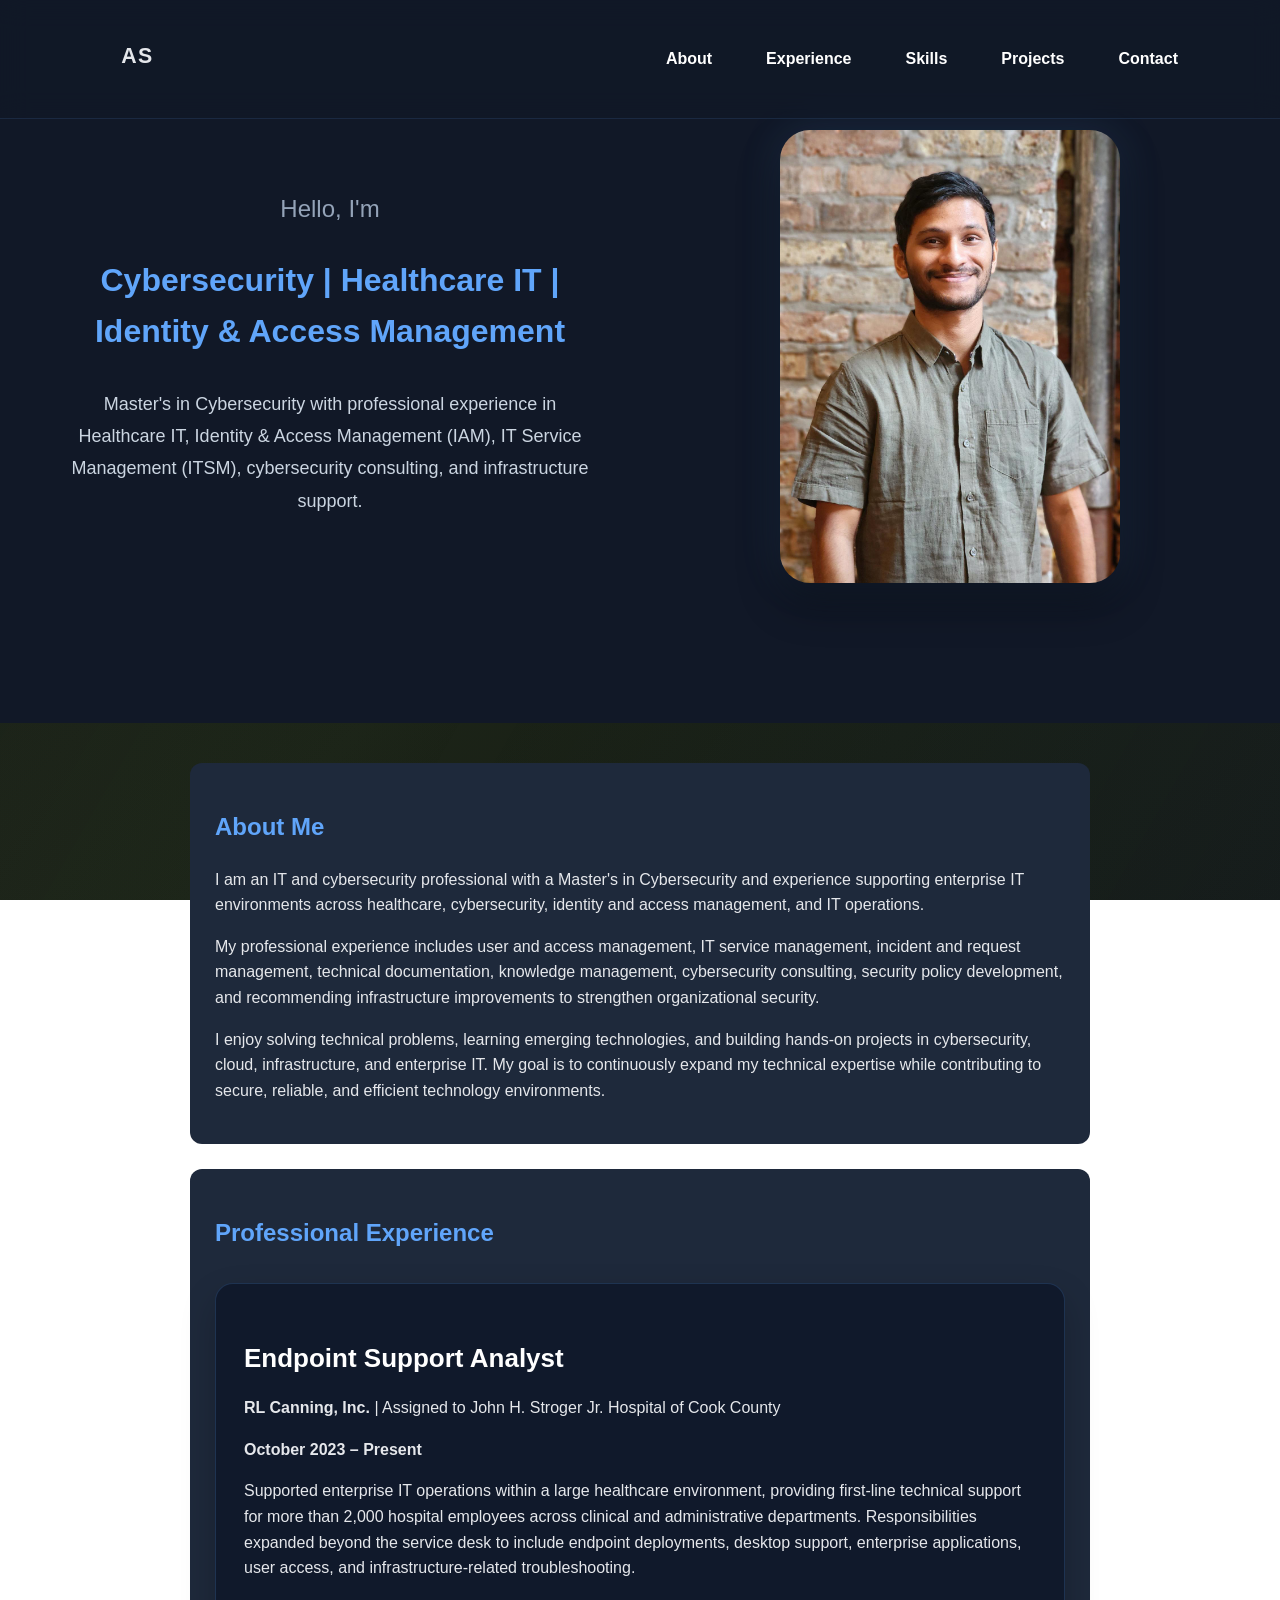
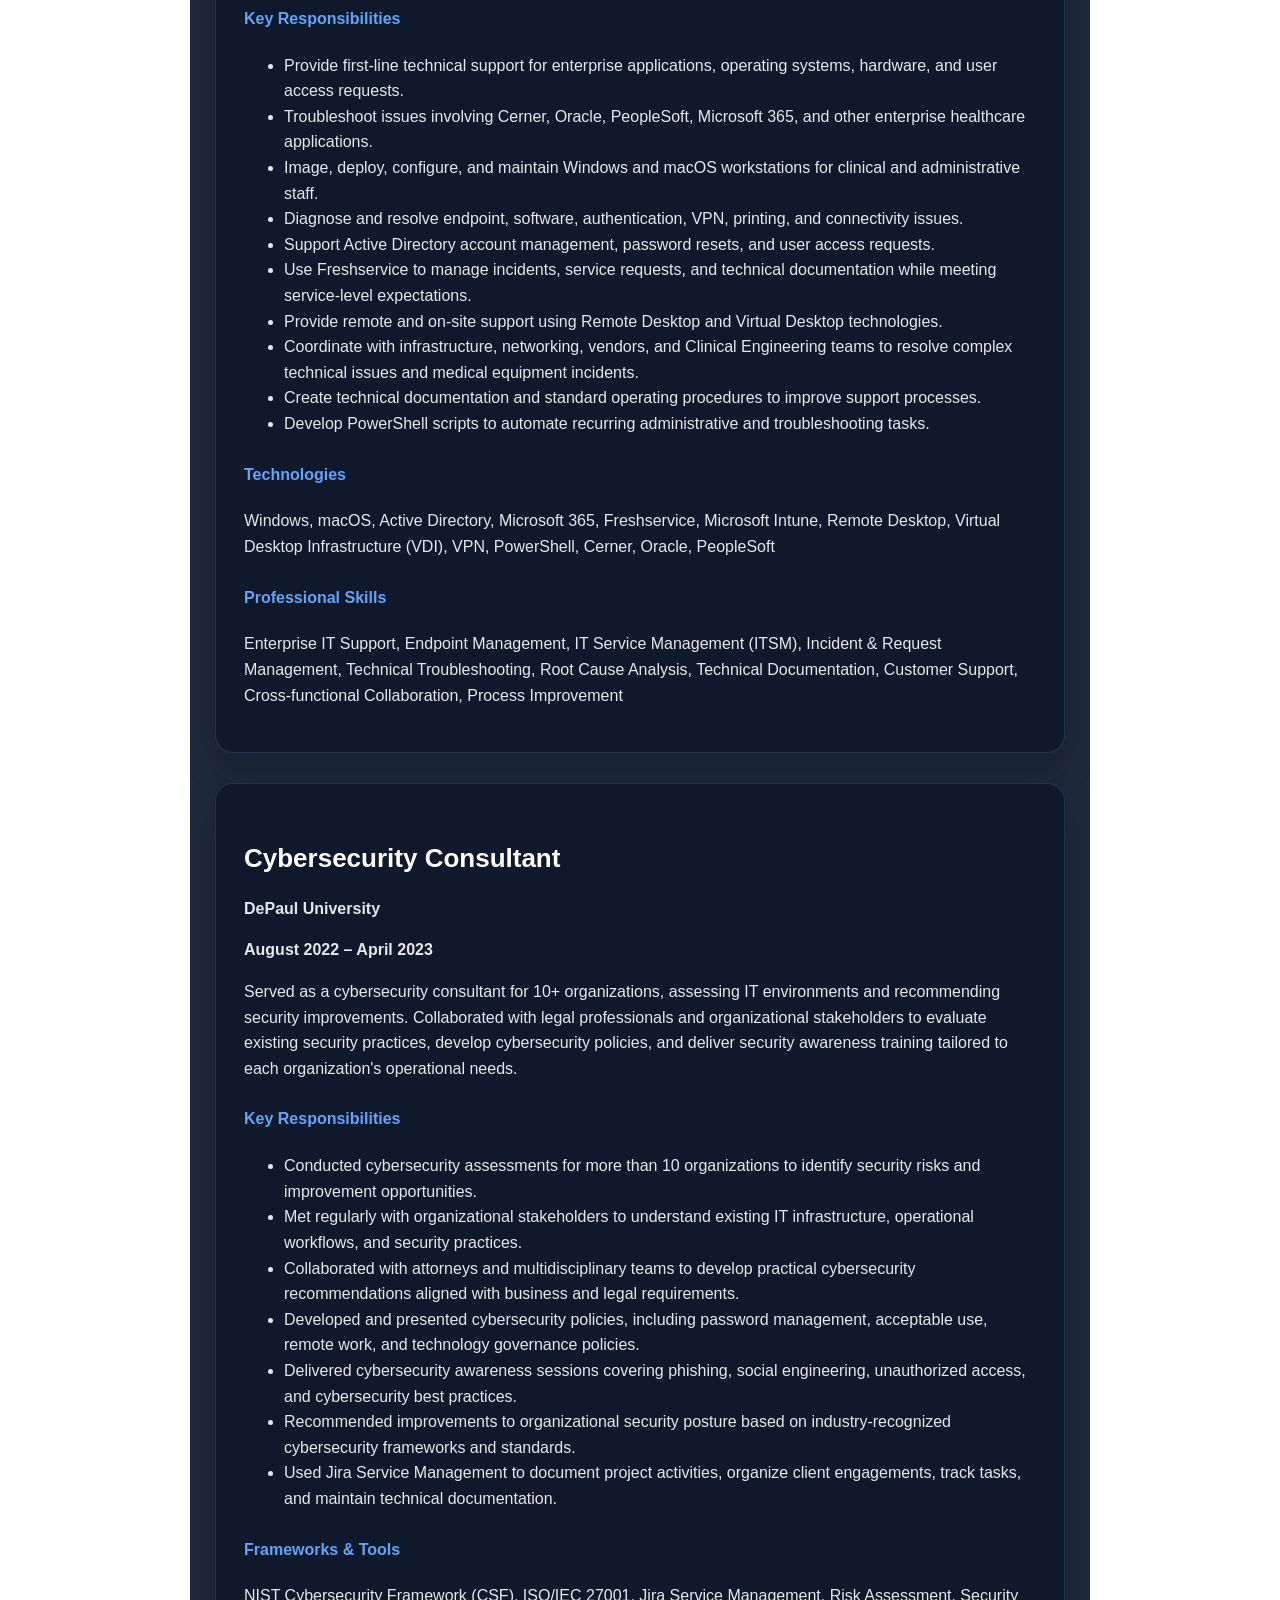
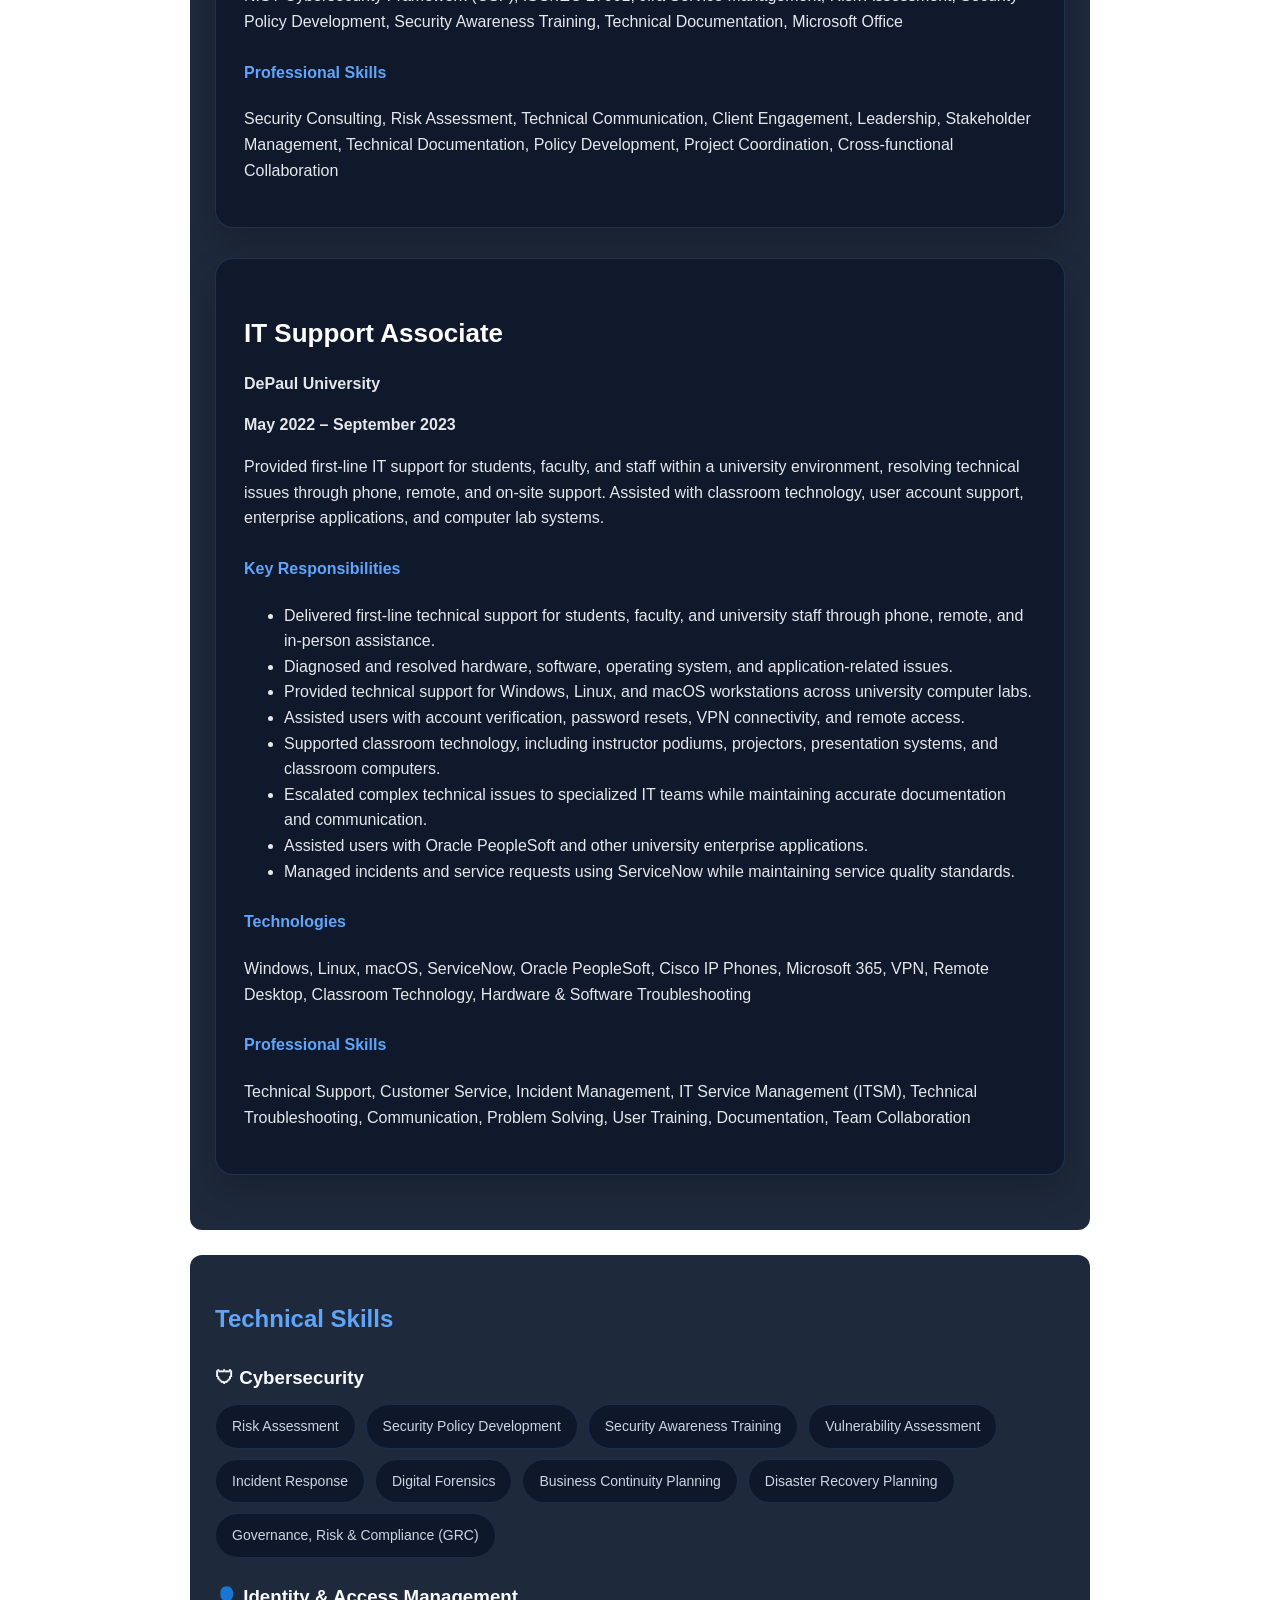
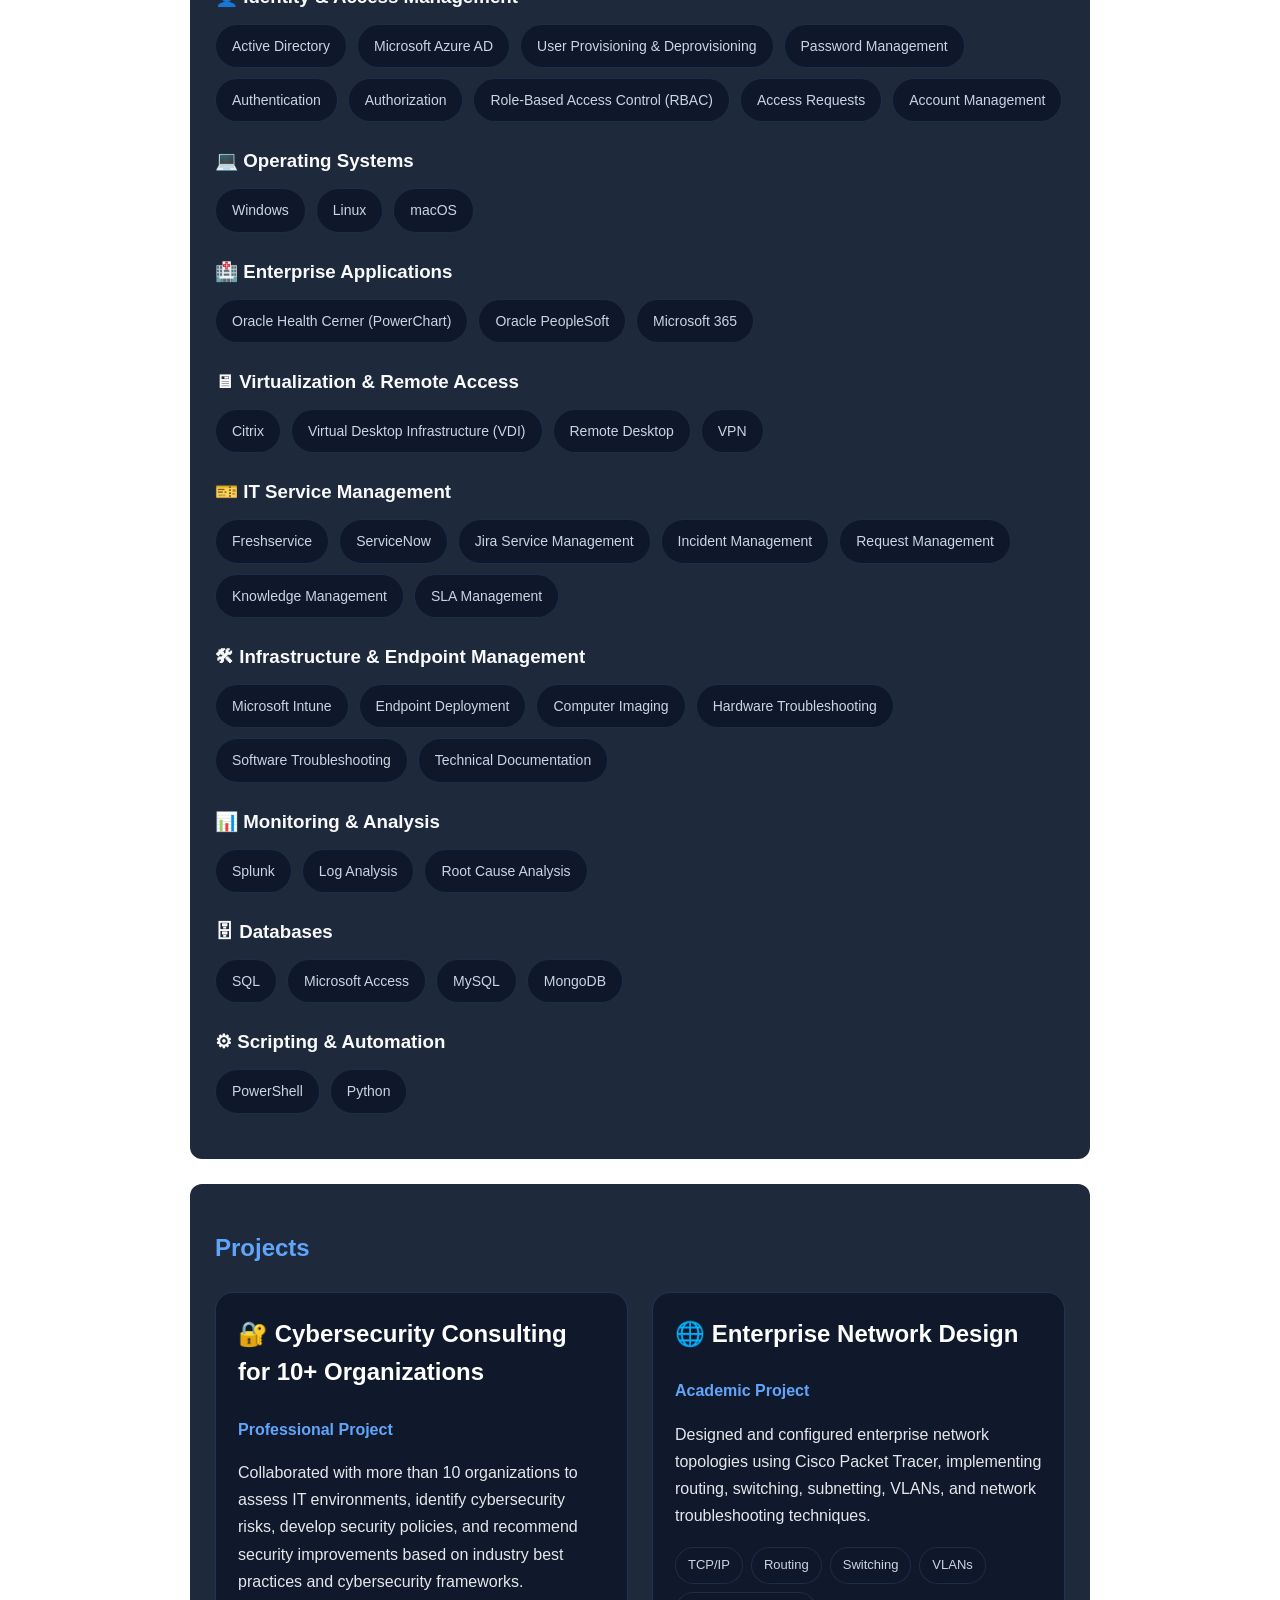
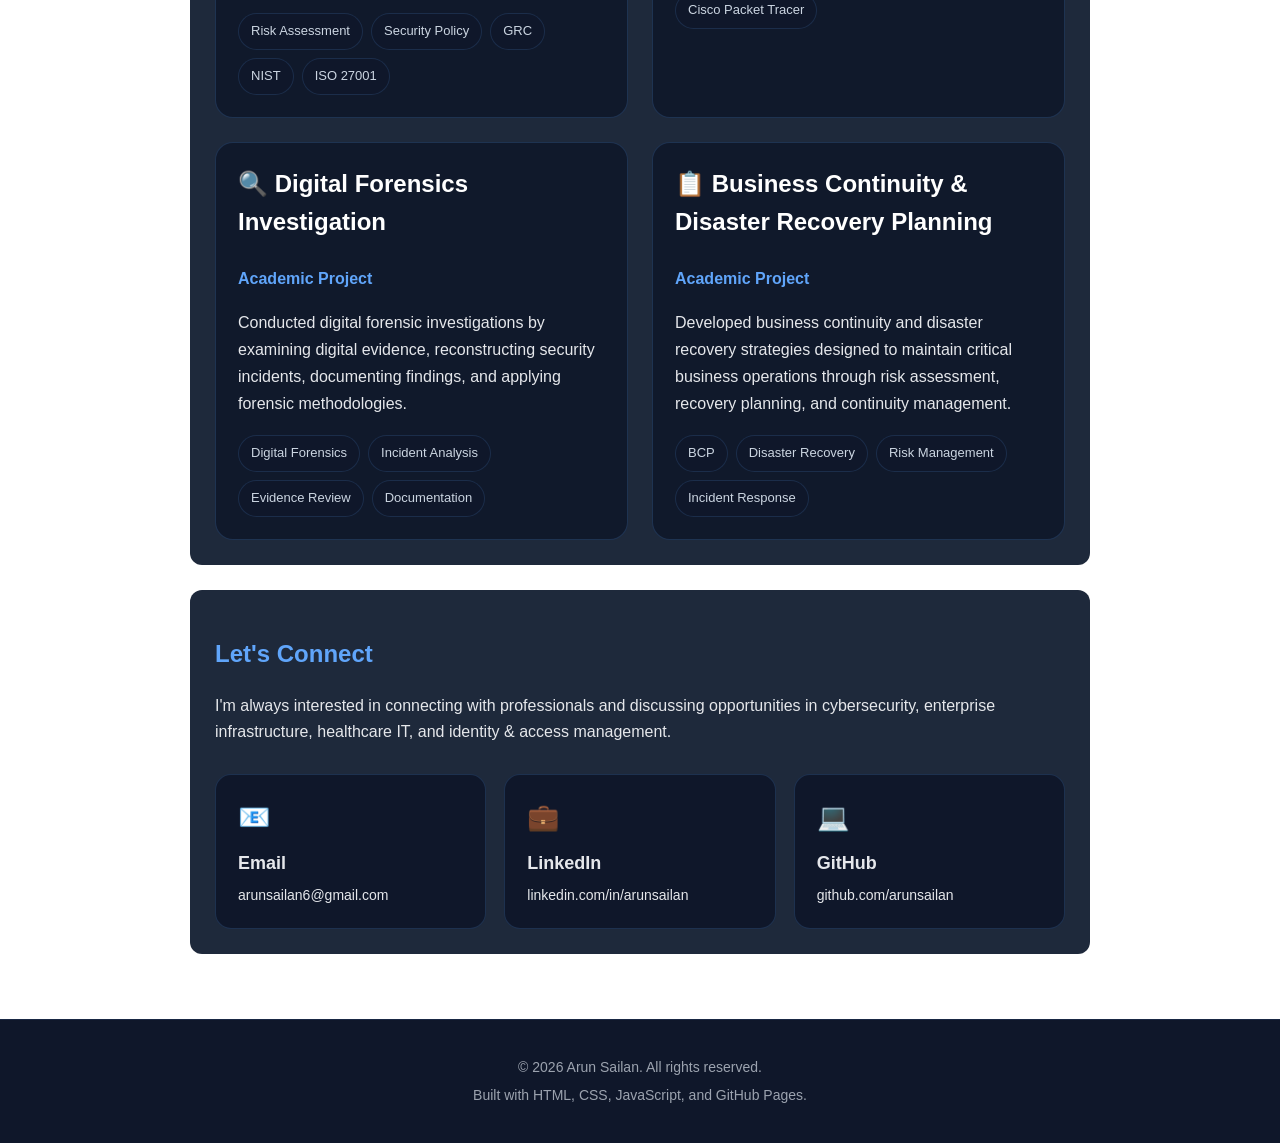
==== index.html @ ff8f0e57 "Update index.html" ====
<!DOCTYPE html>
<html lang="en">
<head>
  <meta charset="UTF-8">
  <meta name="viewport" content="width=device-width, initial-scale=1.0">
  <title>Arun Sailan | Cybersecurity, IAM & Healthcare IT Professional</title>
  <meta name="description"
content="Arun Sailan is a Cybersecurity, Identity & Access Management (IAM), and Healthcare IT professional specializing in enterprise IT support, cybersecurity consulting, Active Directory, Azure AD, and healthcare technology environments.">
  <meta name="keywords"
content="Arun Sailan, Cybersecurity, Healthcare IT, Identity and Access Management, IAM, Active Directory, Azure AD, IT Support, Enterprise IT, Cybersecurity Consultant">
  <meta name="author" content="Arun Sailan">
  <meta name="robots" content="index, follow">
  <link rel="preconnect" href="https://fonts.googleapis.com">
<link rel="preconnect" href="https://fonts.gstatic.com" crossorigin>

<link href="https://fonts.googleapis.com/css2?family=Press+Start+2P&display=swap" rel="stylesheet">
  
  <!-- Google tag (gtag.js) -->
<script async src="https://www.googletagmanager.com/gtag/js?id=G-1TFTHGC6HW"></script>
<script>
  window.dataLayer = window.dataLayer || [];
  function gtag(){dataLayer.push(arguments);}
  gtag('js', new Date());

  gtag('config', 'G-1TFTHGC6HW');
</script>

  <link rel="stylesheet" href="style.css">
  <link rel="icon" type="image/png" href="favicon.png">
</head>
<body>

  <header>
  <nav>
    <div class="logo shield-logo">
  <svg class="shield-svg" viewBox="0 0 120 105">
    <path class="shield-piece shield-left-piece"
      d="M60 8
         C48 18, 34 22, 22 21
         C18 38, 20 56, 28 68
         C36 80, 47 88, 60 94" />

    <path class="shield-piece shield-right-piece"
      d="M60 8
         C72 18, 86 22, 98 21
         C102 38, 100 56, 92 68
         C84 80, 73 88, 60 94" />

    <text x="60" y="58" text-anchor="middle" class="shield-text">AS</text>
  </svg>
</div>

    <div class="nav-links">
      <a href="#about">About</a>
      <a href="#experience">Experience</a>
      <a href="#skills">Skills</a>
      <a href="#projects">Projects</a>
      <a href="#contact">Contact</a>
    </div>
  </nav>

  <div class="hero">
    <div class="hero-text">
      <p class="hello">Hello, I'm</p>

      <h1 id="typed-name"></h1>

      <h2>Cybersecurity | Healthcare IT | Identity & Access Management</h2>

      <p class="intro">
        Master's in Cybersecurity with professional experience in Healthcare IT,
        Identity & Access Management (IAM), IT Service Management (ITSM),
        cybersecurity consulting, and infrastructure support.
      </p>
    </div>

    <div class="hero-image">
  <img src="profile.jpeg" alt="Arun Sailan">
</div>
  </div>
</header>
  
  <main>

    <section id="about" class="hidden">
      <h2>About Me</h2>
      <p>
    I am an IT and cybersecurity professional with a Master's in Cybersecurity and experience supporting enterprise IT environments across healthcare, cybersecurity, identity and access management, and IT operations.
</p>

<p>
    My professional experience includes user and access management, IT service management, incident and request management, technical documentation, knowledge management, cybersecurity consulting, security policy development, and recommending infrastructure improvements to strengthen organizational security.
</p>

<p>
    I enjoy solving technical problems, learning emerging technologies, and building hands-on projects in cybersecurity, cloud, infrastructure, and enterprise IT. My goal is to continuously expand my technical expertise while contributing to secure, reliable, and efficient technology environments.
</p>
    </section>

    <section id="experience" class="hidden">
      <h2>Professional Experience</h2>
      <div class="experience-card">
      <h3>Endpoint Support Analyst</h3>
  <p><strong>RL Canning, Inc.</strong> | Assigned to John H. Stroger Jr. Hospital of Cook County</p>
  <p><strong>October 2023 – Present</strong></p>

  <p>
    Supported enterprise IT operations within a large healthcare environment, providing first-line technical support for more than 2,000 hospital employees across clinical and administrative departments. Responsibilities expanded beyond the service desk to include endpoint deployments, desktop support, enterprise applications, user access, and infrastructure-related troubleshooting.
  </p>

  <h4>Key Responsibilities</h4>
  <ul>
    <li>Provide first-line technical support for enterprise applications, operating systems, hardware, and user access requests.</li>
    <li>Troubleshoot issues involving Cerner, Oracle, PeopleSoft, Microsoft 365, and other enterprise healthcare applications.</li>
    <li>Image, deploy, configure, and maintain Windows and macOS workstations for clinical and administrative staff.</li>
    <li>Diagnose and resolve endpoint, software, authentication, VPN, printing, and connectivity issues.</li>
    <li>Support Active Directory account management, password resets, and user access requests.</li>
    <li>Use Freshservice to manage incidents, service requests, and technical documentation while meeting service-level expectations.</li>
    <li>Provide remote and on-site support using Remote Desktop and Virtual Desktop technologies.</li>
    <li>Coordinate with infrastructure, networking, vendors, and Clinical Engineering teams to resolve complex technical issues and medical equipment incidents.</li>
    <li>Create technical documentation and standard operating procedures to improve support processes.</li>
    <li>Develop PowerShell scripts to automate recurring administrative and troubleshooting tasks.</li>
  </ul>

  <h4>Technologies</h4>
  <p>
    Windows, macOS, Active Directory, Microsoft 365, Freshservice, Microsoft Intune, Remote Desktop, Virtual Desktop Infrastructure (VDI), VPN, PowerShell, Cerner, Oracle, PeopleSoft
  </p>

  <h4>Professional Skills</h4>
  <p>
    Enterprise IT Support, Endpoint Management, IT Service Management (ITSM), Incident & Request Management, Technical Troubleshooting, Root Cause Analysis, Technical Documentation, Customer Support, Cross-functional Collaboration, Process Improvement
  </p>
  </div>

  <div class="experience-card">
  <h3>Cybersecurity Consultant</h3>
  <p><strong>DePaul University</strong></p>
  <p><strong>August 2022 – April 2023</strong></p>

  <p>
    Served as a cybersecurity consultant for 10+ organizations, assessing IT environments and recommending security improvements. Collaborated with legal professionals and organizational stakeholders to evaluate existing security practices, develop cybersecurity policies, and deliver security awareness training tailored to each organization's operational needs.
  </p>

  <h4>Key Responsibilities</h4>
  <ul>
    <li>Conducted cybersecurity assessments for more than 10 organizations to identify security risks and improvement opportunities.</li>
    <li>Met regularly with organizational stakeholders to understand existing IT infrastructure, operational workflows, and security practices.</li>
    <li>Collaborated with attorneys and multidisciplinary teams to develop practical cybersecurity recommendations aligned with business and legal requirements.</li>
    <li>Developed and presented cybersecurity policies, including password management, acceptable use, remote work, and technology governance policies.</li>
    <li>Delivered cybersecurity awareness sessions covering phishing, social engineering, unauthorized access, and cybersecurity best practices.</li>
    <li>Recommended improvements to organizational security posture based on industry-recognized cybersecurity frameworks and standards.</li>
    <li>Used Jira Service Management to document project activities, organize client engagements, track tasks, and maintain technical documentation.</li>
  </ul>

  <h4>Frameworks & Tools</h4>
  <p>
    NIST Cybersecurity Framework (CSF), ISO/IEC 27001, Jira Service Management, Risk Assessment, Security Policy Development, Security Awareness Training, Technical Documentation, Microsoft Office
  </p>

  <h4>Professional Skills</h4>
  <p>
    Security Consulting, Risk Assessment, Technical Communication, Client Engagement, Leadership, Stakeholder Management, Technical Documentation, Policy Development, Project Coordination, Cross-functional Collaboration
  </p>
  </div>

  <div class="experience-card">
  <h3>IT Support Associate</h3>
  <p><strong>DePaul University</strong></p>
  <p><strong>May 2022 – September 2023</strong></p>

  <p>
    Provided first-line IT support for students, faculty, and staff within a university environment, resolving technical issues through phone, remote, and on-site support. Assisted with classroom technology, user account support, enterprise applications, and computer lab systems.
  </p>

  <h4>Key Responsibilities</h4>
  <ul>
    <li>Delivered first-line technical support for students, faculty, and university staff through phone, remote, and in-person assistance.</li>
    <li>Diagnosed and resolved hardware, software, operating system, and application-related issues.</li>
    <li>Provided technical support for Windows, Linux, and macOS workstations across university computer labs.</li>
    <li>Assisted users with account verification, password resets, VPN connectivity, and remote access.</li>
    <li>Supported classroom technology, including instructor podiums, projectors, presentation systems, and classroom computers.</li>
    <li>Escalated complex technical issues to specialized IT teams while maintaining accurate documentation and communication.</li>
    <li>Assisted users with Oracle PeopleSoft and other university enterprise applications.</li>
    <li>Managed incidents and service requests using ServiceNow while maintaining service quality standards.</li>
  </ul>

  <h4>Technologies</h4>
  <p>
    Windows, Linux, macOS, ServiceNow, Oracle PeopleSoft, Cisco IP Phones, Microsoft 365, VPN, Remote Desktop, Classroom Technology, Hardware & Software Troubleshooting
  </p>

  <h4>Professional Skills</h4>
  <p>
    Technical Support, Customer Service, Incident Management, IT Service Management (ITSM), Technical Troubleshooting, Communication, Problem Solving, User Training, Documentation, Team Collaboration
  </p>
  </div>
    </section>

    <section id="skills" class="hidden">
  <h2>Technical Skills</h2>

  <h3>🛡 Cybersecurity</h3>
  <div class="skill-badges">
    <span>Risk Assessment</span>
    <span>Security Policy Development</span>
    <span>Security Awareness Training</span>
    <span>Vulnerability Assessment</span>
    <span>Incident Response</span>
    <span>Digital Forensics</span>
    <span>Business Continuity Planning</span>
    <span>Disaster Recovery Planning</span>
    <span>Governance, Risk & Compliance (GRC)</span>
  </div>

  <h3>👤 Identity & Access Management</h3>
  <div class="skill-badges">
    <span>Active Directory</span>
    <span>Microsoft Azure AD</span>
    <span>User Provisioning & Deprovisioning</span>
    <span>Password Management</span>
    <span>Authentication</span>
    <span>Authorization</span>
    <span>Role-Based Access Control (RBAC)</span>
    <span>Access Requests</span>
    <span>Account Management</span>
  </div>

  <h3>💻 Operating Systems</h3>
  <div class="skill-badges">
    <span>Windows</span>
    <span>Linux</span>
    <span>macOS</span>
  </div>

  <h3>🏥 Enterprise Applications</h3>
  <div class="skill-badges">
    <span>Oracle Health Cerner (PowerChart)</span>
    <span>Oracle PeopleSoft</span>
    <span>Microsoft 365</span>
  </div>

  <h3>🖥 Virtualization & Remote Access</h3>
  <div class="skill-badges">
    <span>Citrix</span>
    <span>Virtual Desktop Infrastructure (VDI)</span>
    <span>Remote Desktop</span>
    <span>VPN</span>
  </div>

  <h3>🎫 IT Service Management</h3>
  <div class="skill-badges">
    <span>Freshservice</span>
    <span>ServiceNow</span>
    <span>Jira Service Management</span>
    <span>Incident Management</span>
    <span>Request Management</span>
    <span>Knowledge Management</span>
    <span>SLA Management</span>
  </div>

  <h3>🛠 Infrastructure & Endpoint Management</h3>
  <div class="skill-badges">
    <span>Microsoft Intune</span>
    <span>Endpoint Deployment</span>
    <span>Computer Imaging</span>
    <span>Hardware Troubleshooting</span>
    <span>Software Troubleshooting</span>
    <span>Technical Documentation</span>
  </div>

  <h3>📊 Monitoring & Analysis</h3>
  <div class="skill-badges">
    <span>Splunk</span>
    <span>Log Analysis</span>
    <span>Root Cause Analysis</span>
  </div>

  <h3>🗄 Databases</h3>
  <div class="skill-badges">
    <span>SQL</span>
    <span>Microsoft Access</span>
    <span>MySQL</span>
    <span>MongoDB</span>
  </div>

  <h3>⚙ Scripting & Automation</h3>
  <div class="skill-badges">
    <span>PowerShell</span>
    <span>Python</span>
  </div>
</section>

<section id="projects" class="hidden">
  <h2>Projects</h2>

  <div class="project-grid">

    <div class="project-card">
      <h3>🔐 Cybersecurity Consulting for 10+ Organizations</h3>
      <p class="project-type">Professional Project</p>
      <p>
        Collaborated with more than 10 organizations to assess IT environments,
        identify cybersecurity risks, develop security policies, and recommend
        security improvements based on industry best practices and cybersecurity frameworks.
      </p>
      <div class="project-tags">
        <span>Risk Assessment</span>
        <span>Security Policy</span>
        <span>GRC</span>
        <span>NIST</span>
        <span>ISO 27001</span>
      </div>
    </div>

    <div class="project-card">
      <h3>🌐 Enterprise Network Design</h3>
      <p class="project-type">Academic Project</p>
      <p>
        Designed and configured enterprise network topologies using Cisco Packet Tracer,
        implementing routing, switching, subnetting, VLANs, and network troubleshooting techniques.
      </p>
      <div class="project-tags">
        <span>TCP/IP</span>
        <span>Routing</span>
        <span>Switching</span>
        <span>VLANs</span>
        <span>Cisco Packet Tracer</span>
      </div>
    </div>

    <div class="project-card">
      <h3>🔍 Digital Forensics Investigation</h3>
      <p class="project-type">Academic Project</p>
      <p>
        Conducted digital forensic investigations by examining digital evidence,
        reconstructing security incidents, documenting findings, and applying forensic methodologies.
      </p>
      <div class="project-tags">
        <span>Digital Forensics</span>
        <span>Incident Analysis</span>
        <span>Evidence Review</span>
        <span>Documentation</span>
      </div>
    </div>

    <div class="project-card">
      <h3>📋 Business Continuity & Disaster Recovery Planning</h3>
      <p class="project-type">Academic Project</p>
      <p>
        Developed business continuity and disaster recovery strategies designed to
        maintain critical business operations through risk assessment, recovery planning,
        and continuity management.
      </p>
      <div class="project-tags">
        <span>BCP</span>
        <span>Disaster Recovery</span>
        <span>Risk Management</span>
        <span>Incident Response</span>
      </div>
    </div>

  </div>
</section>
      
<section id="contact" class="hidden">
  <h2>Let's Connect</h2>

  <p>
    I'm always interested in connecting with professionals and discussing opportunities in cybersecurity, enterprise infrastructure, healthcare IT, and identity & access management.
  </p>

  <div class="contact-grid">
    <a href="mailto:arunsailan6@gmail.com" class="contact-card">
      <span>📧</span>
      <strong>Email</strong>
      <p>arunsailan6@gmail.com</p>
    </a>

    <a href="https://linkedin.com/in/arunsailan" class="contact-card" target="_blank">
      <span>💼</span>
      <strong>LinkedIn</strong>
      <p>linkedin.com/in/arunsailan</p>
    </a>

    <a href="https://github.com/arunsailan" class="contact-card" target="_blank">
      <span>💻</span>
      <strong>GitHub</strong>
      <p>github.com/arunsailan</p>
    </a>
  </div>
</section>

  </main>

  <footer>
  <p>© 2026 Arun Sailan. All rights reserved.</p>
  <p>Built with HTML, CSS, JavaScript, and GitHub Pages.</p>
</footer>
  
<script src="script.js"></script>
  
</body>
</html>
---- style.css ----
html {
    scroll-behavior: smooth;
}

body {
  font-family: Arial, sans-serif;
  margin: 0;
  background:
  radial-gradient(circle at 20% 20%, rgba(120, 150, 90, 0.18), transparent 35%),
  radial-gradient(circle at 80% 30%, rgba(90, 120, 70, 0.15), transparent 30%),
  linear-gradient(135deg, #10140d 0%, #1c2418 50%, #121610 100%);
background-attachment: fixed;
  color: #e5e7eb;
  line-height: 1.6;
}

body::before {
  content: "";
  position: fixed;
  inset: 0;
  background:
    linear-gradient(120deg, rgba(132, 169, 140, 0.08), transparent, rgba(96, 165, 250, 0.05));
  animation: backgroundShift 12s ease-in-out infinite alternate;
  pointer-events: none;
  z-index: -1;
}

@keyframes backgroundShift {
  from {
    transform: translateX(-3%) translateY(-2%);
  }

  to {
    transform: translateX(3%) translateY(2%);
  }
}

header {
  text-align: center;
  padding: 0 20px 60px;
  background: #111827;
}

header h1 {
  font-size: 48px;
  margin-bottom: 10px;
}

header p {
  font-size: 20px;
  color: #93c5fd;
}

nav a {
  color: #e5e7eb;
  text-decoration: none;
  margin: 0 12px;
  font-weight: bold;
}

nav a:hover {
  color: #60a5fa;
}

main {
  max-width: 900px;
  margin: auto;
  padding: 40px 20px;
}

section {
  background: #1e293b;
  margin-bottom: 25px;
  padding: 25px;
  border-radius: 12px;
}

h2 {
  color: #60a5fa;
}

h3 {
  color: #f9fafb;
}

footer {
  text-align: center;
  padding: 30px 20px;
  background: #0f172a;
  color: #9ca3af;
  font-size: 14px;
  border-top: 1px solid rgba(96, 165, 250, 0.12);
}

footer p {
  margin: 6px 0;
}

.buttons {
  display: flex;
  justify-content: center;
  gap: 20px;
  margin-top: 35px;
  margin-bottom: 25px;
  flex-wrap: wrap;
}

.button {
  display: inline-block;
  background-color: #2563eb;
  color: white;
  text-decoration: none;
  padding: 14px 28px;
  border-radius: 10px;
  font-weight: 600;
}

.button:visited {
  color: white;
}

.button:hover {
  background-color: #1d4ed8;
  color: white;
  text-decoration: none;
}

.button:active {
  color: white;
}

.intro {
    max-width: 700px;
    margin: 30px auto;
    font-size: 18px;
    line-height: 1.8;
    color: #cbd5e1;
}

/* Navigation */

nav {
  position: fixed;
  top: 0;
  left: 0;
  right: 0;
  z-index: 1000;

  margin: 0;

  display: flex;
  justify-content: space-between;
  align-items: center;

  padding: 24px 90px;
  box-sizing: border-box;

  background: rgba(17, 24, 39, 0.50);
  backdrop-filter: blur(14px);
  border-bottom: 1px solid rgba(96, 165, 250, 0.12);
}

.logo {
    font-size: 32px;
    font-weight: bold;
    color: white;
}

.nav-links {
    display: flex;
    gap: 30px;
}

.nav-links a {
    text-decoration: none;
    color: white;
    font-weight: 600;
}

.nav-links a:hover {
    color: #60a5fa;
}

.nav-links a.active {
    color: #60a5fa;
}

.nav-links a.active::after {
    content: '';
    display: block;
    width: 100%;
    height: 2px;
    background: #60a5fa;
    margin-top: 5px;
    border-radius: 10px;
}


/* Hero Section */
.hero {
  max-width: 1200px;
  margin: 0 auto 80px;
  display: flex;
  align-items: center;
  justify-content: space-between;
  gap: 80px;
  padding: 130px 40px 0 40px;
}

.hero-text {
    flex: 1;
}

.hello {
    font-size: 24px;
    color: #94a3b8;
}

.hero-text h1 {
    font-family: 'Press Start 2P', monospace;
    color: #d8c3a5;
    font-size: 42px;
    margin: 10px 0;
    line-height: 1.4;
}

.hero-text h2 {
    color: #60a5fa;
    font-size: 32px;
    margin-bottom: 30px;
}

.hero-image {
    flex: 1;
    display: flex;
    justify-content: center;
    align-items: center;
}

.hero-image img {
    width: 340px;
    border-radius: 30px;

    box-shadow:
        0 20px 40px rgba(0,0,0,0.4),
        0 0 40px rgba(96,165,250,0.15);

    transition: all 0.3s ease;
    position: relative;
    z-index: 2;
}

.hero-image img:hover {
    transform: translateY(-8px);
}

.logo-container {
    display: flex;
    align-items: center;
    justify-content: center;
}


.logo {
  font-size: 28px;
  font-weight: 800;
  color: #e5e7eb;
  letter-spacing: 2px;
  cursor: pointer;
  transition: all 0.3s ease;
}

.logo:hover {
  color: #60a5fa;
  text-shadow: 0 0 18px rgba(96, 165, 250, 0.7);
}

.hero-image {
  flex: 1;
  display: flex;
  justify-content: center;
  align-items: center;
  position: relative;
}

.hidden {
    opacity: 0;
    transform: translateY(40px);
    transition: all 0.8s ease;
}

.show {
    opacity: 1;
    transform: translateY(0);
}

.experience-card {
  background: rgba(15, 23, 42, 0.85);
  border: 1px solid rgba(96, 165, 250, 0.18);
  border-radius: 18px;
  padding: 28px;
  margin: 30px 0;
  box-shadow: 0 15px 35px rgba(0, 0, 0, 0.2);
  transition: all 0.3s ease;
}

.experience-card:hover {
  transform: translateY(-6px);
  border-color: rgba(96, 165, 250, 0.45);
  box-shadow: 0 20px 45px rgba(37, 99, 235, 0.18);
}

.experience-card h3 {
  color: #ffffff;
  font-size: 26px;
  margin-bottom: 8px;
}

.experience-card h4 {
  color: #60a5fa;
  margin-top: 25px;
}

#skills h3 {
    margin-top: 24px;
    margin-bottom: 12px;
}

.skill-badges {
  display: flex;
  flex-wrap: wrap;
  gap: 10px;
  margin: 10px 0 20px;
}

.skill-badges span {
  background: #0f172a;
  color: #cbd5e1;
  border: 1px solid rgba(96, 165, 250, 0.15);
  padding: 10px 16px;
  border-radius: 999px;
  font-size: 14px;
  font-weight: 500;
    transition: all 0.25s ease;
}

.skill-badges span:hover {
    border-color: rgba(96,165,250,0.5);
    color: white;
    background: rgba(96,165,250,0.08);
}

.project-grid {
  display: grid;
  grid-template-columns: repeat(2, 1fr);
  gap: 24px;
  margin-top: 25px;
}

.project-card {
  background: rgba(15, 23, 42, 0.85);
  border: 1px solid rgba(96, 165, 250, 0.18);
  border-radius: 18px;
  padding: 22px;
  transition: all 0.3s ease;
}

.project-card:hover {
  transform: translateY(-6px);
  border-color: rgba(96, 165, 250, 0.45);
  box-shadow: 0 20px 45px rgba(37, 99, 235, 0.16);
}

.project-card h3 {
  margin-top: 0;
  color: #ffffff;
    font-size: 24px;
}

.project-type {
  color: #60a5fa;
  font-weight: 700;
  font-size: 14px;
  margin-bottom: 16px;
}

.project-tags {
  display: flex;
  flex-wrap: wrap;
  gap: 8px;
  margin-top: 18px;
}

.project-tags span {
  background: #0f172a;
  color: #cbd5e1;
  border: 1px solid rgba(96, 165, 250, 0.15);
  padding: 7px 12px;
  border-radius: 999px;
  font-size: 13px;
}

.project-card p {
  font-size: 16px;
  line-height: 1.7;
}

.contact-grid {
  display: grid;
  grid-template-columns: repeat(3, 1fr);
  gap: 18px;
  margin-top: 30px;
}

.contact-card {
  background: #0f172a;
  border: 1px solid rgba(96, 165, 250, 0.18);
  border-radius: 16px;
  padding: 22px;
  text-decoration: none;
  color: #e5e7eb;
  transition: all 0.3s ease;
}

.contact-card:hover {
  border-color: rgba(96, 165, 250, 0.5);
  background: rgba(96, 165, 250, 0.08);
}

.contact-card span {
  font-size: 26px;
}

.contact-card strong {
  display: block;
  margin-top: 10px;
  font-size: 18px;
}

.contact-card p {
  margin: 6px 0 0;
  color: #cbd5e1;
  font-size: 14px;
}

.contact-card,
.contact-card:visited {
  text-decoration: none;
  color: #e5e7eb;
}

.contact-card:hover,
.contact-card:active {
  text-decoration: none;
  color: #e5e7eb;
}

.contact-card p,
.contact-card p:visited,
.contact-card strong,
.contact-card strong:visited {
  color: inherit;
  text-decoration: none;
}

@media (max-width: 768px) {

  nav {
    padding: 18px 24px;
    flex-direction: column;
    gap: 12px;
  }

  .nav-links {
    flex-wrap: wrap;
    justify-content: center;
    gap: 16px;
  }

  .nav-links a {
    font-size: 14px;
  }

  .hero {
    flex-direction: column;
    text-align: center;
    gap: 40px;
    padding: 150px 20px 0 20px;
  }

  .hero-text h1 {
    font-size: 44px;
  }

  .hero-text h2 {
    font-size: 22px;
  }

  .intro {
    font-size: 16px;
  }

  .hero-image img {
    width: 260px;
  }

  .photo-pulse {
    right: 10px;
    bottom: -15px;
  }

  main {
    padding: 30px 16px;
  }

  section {
    padding: 20px;
  }

  .project-grid,
  .contact-grid {
    grid-template-columns: 1fr;
  }

  .experience-card,
  .project-card,
  .contact-card {
    padding: 20px;
  }

  .skill-badges span,
  .project-tags span {
    font-size: 13px;
    padding: 7px 12px;
  }
}

.shield-logo {
  width: 95px;
  height: 70px;
  display: flex;
  align-items: center;
  justify-content: center;
  cursor: pointer;
}

.shield-svg {
  width: 95px;
  height: 70px;
  overflow: visible;
}

.shield-piece {
  fill: rgba(96, 165, 250, 0.08);
  stroke: #60a5fa;
  stroke-width: 3;
  stroke-linejoin: round;
  opacity: 0;
  transition: all 0.4s ease;
  filter: drop-shadow(0 0 6px rgba(96, 165, 250, 0.35));
}

.shield-left-piece {
  transform: translateX(-28px);
}

.shield-right-piece {
  transform: translateX(28px);
}

.shield-text {
  fill: #e5e7eb;
  font-size: 32px;
  font-weight: 800;
  letter-spacing: 2px;
  font-family: Arial, sans-serif;
  transition: all 0.3s ease;
}

.shield-logo:hover .shield-left-piece,
.shield-logo:hover .shield-right-piece {
  transform: translateX(0);
  opacity: 1;
}

.shield-logo:hover .shield-text {
  fill: #ffffff;
  filter: drop-shadow(0 0 8px rgba(96, 165, 250, 0.8));
}

.shield-logo {
  --shield-distance: 28px;
}

.shield-left-piece {
  transform: translateX(calc(var(--shield-distance) * -1));
}

.shield-right-piece {
  transform: translateX(var(--shield-distance));
}

.shield-logo.active-shield .shield-piece {
  opacity: 1;
}

.shield-logo.active-shield .shield-text {
  fill: #ffffff;
  filter: drop-shadow(0 0 8px rgba(96, 165, 250, 0.8));
}
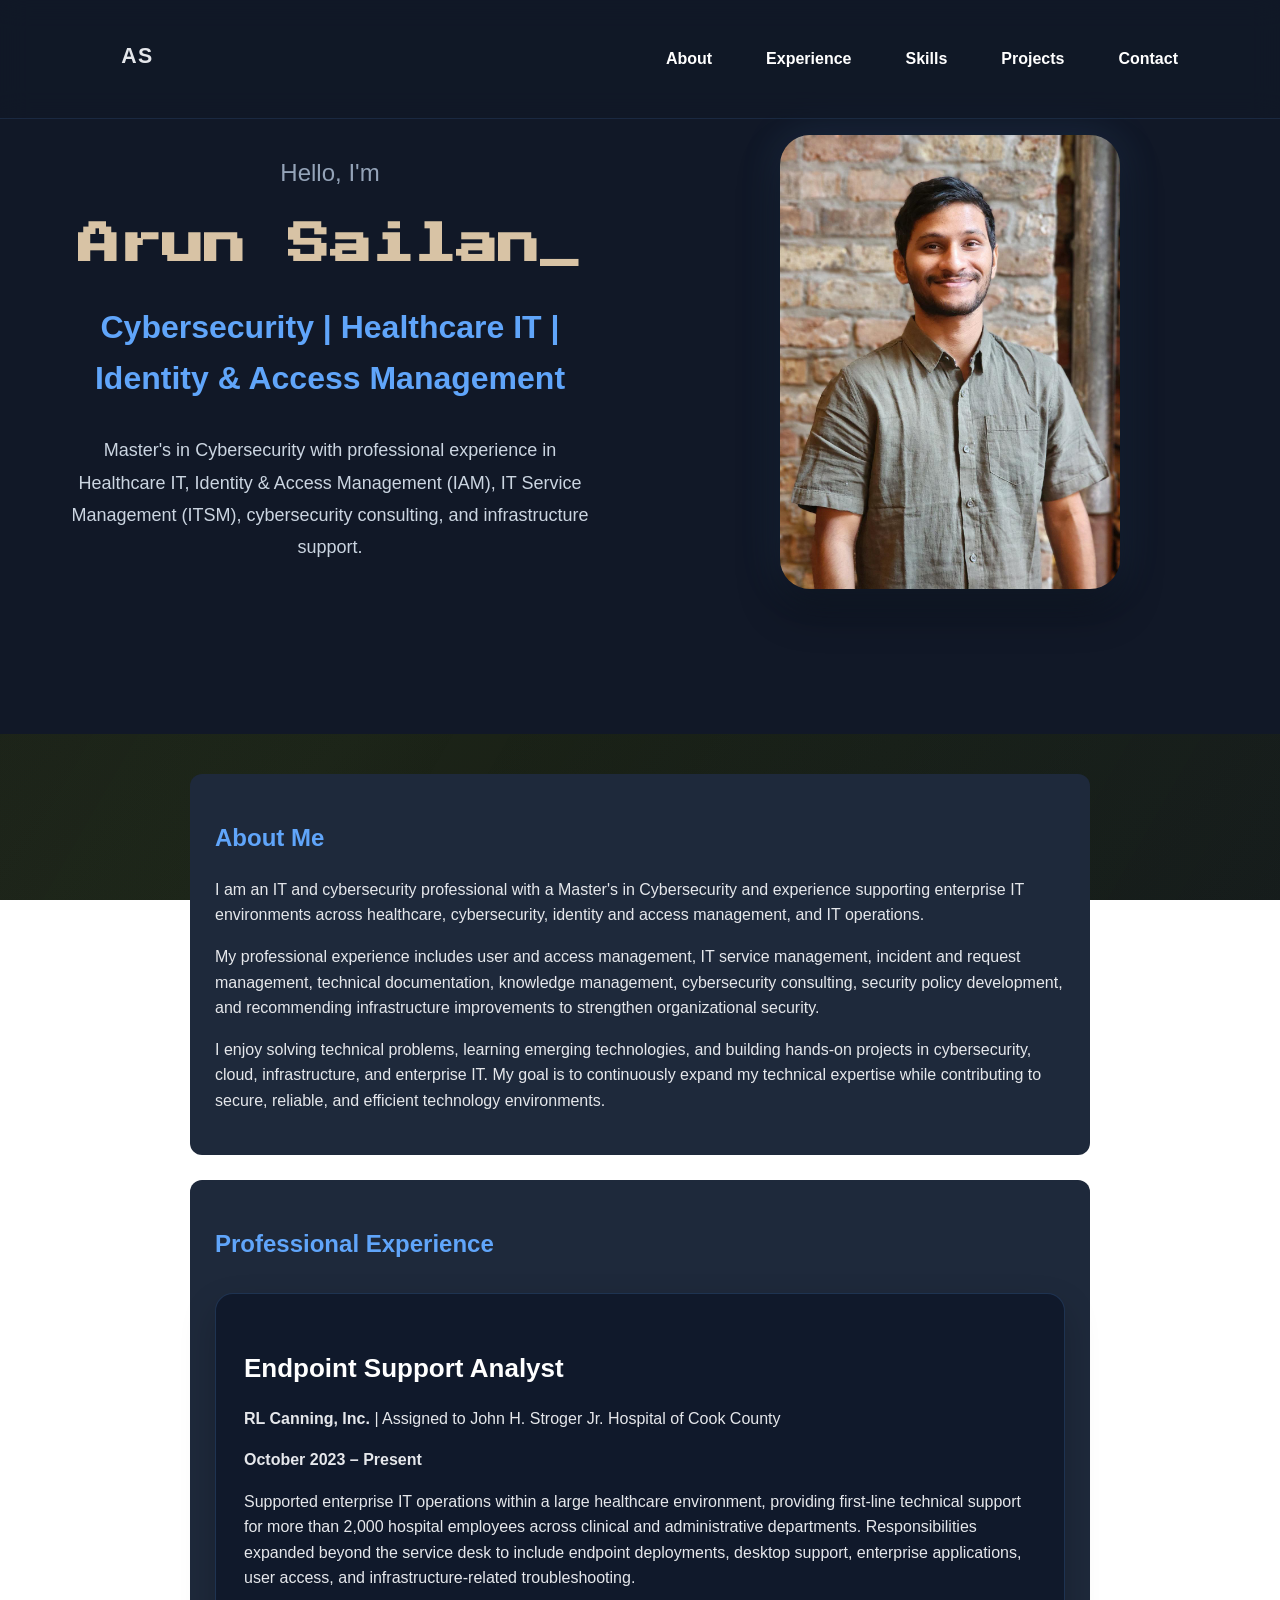
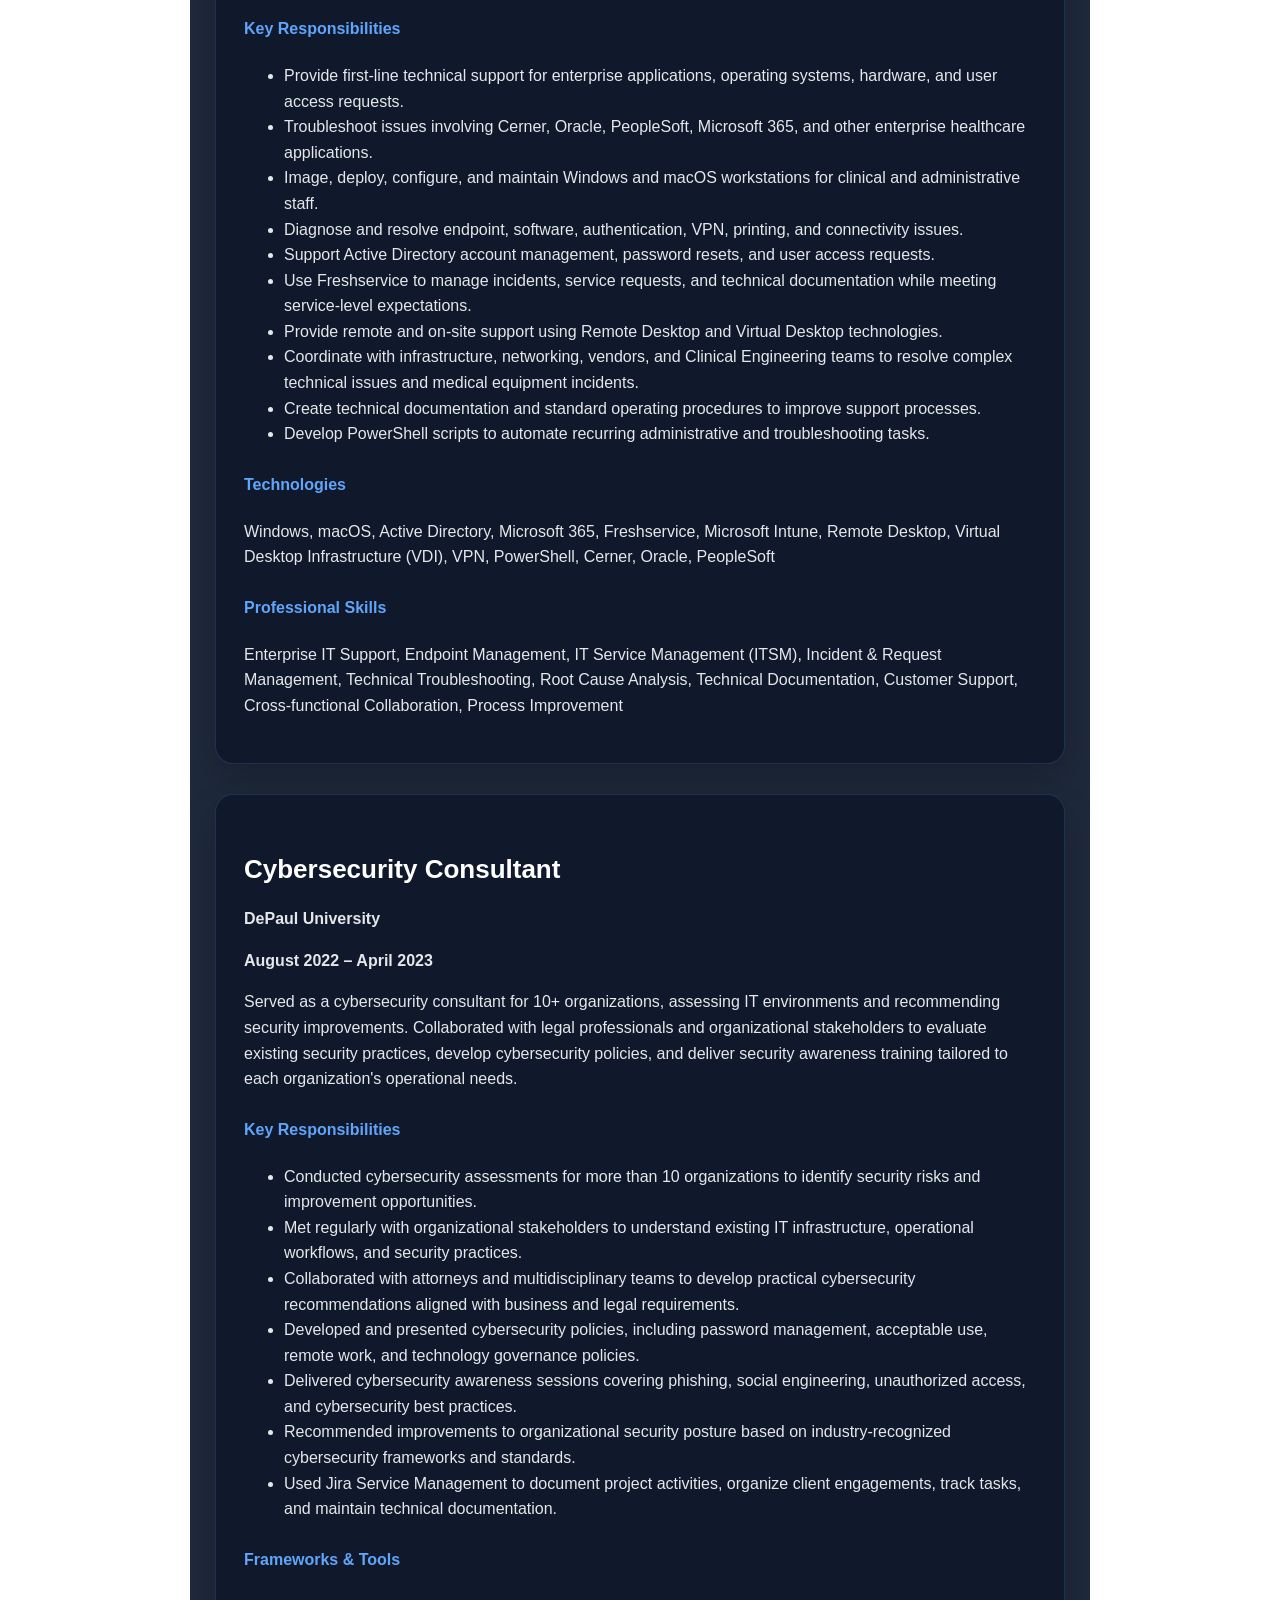
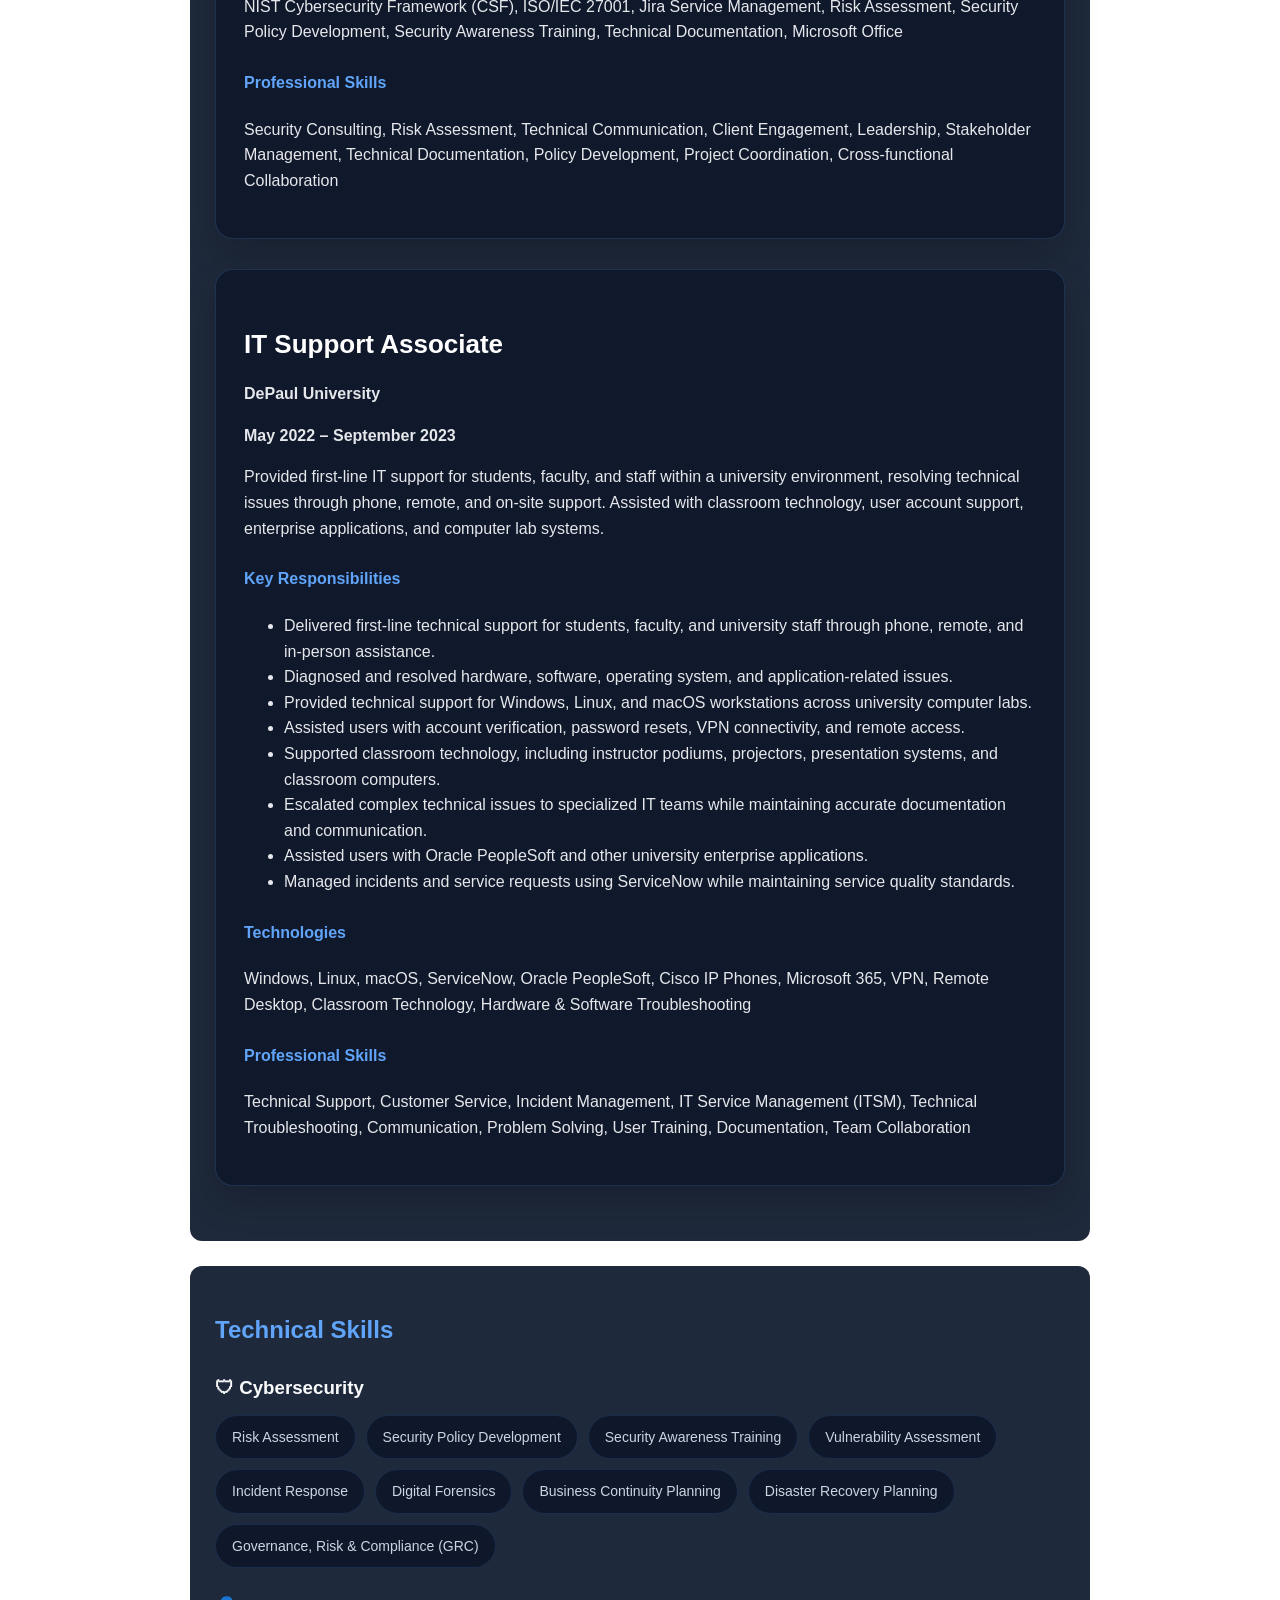
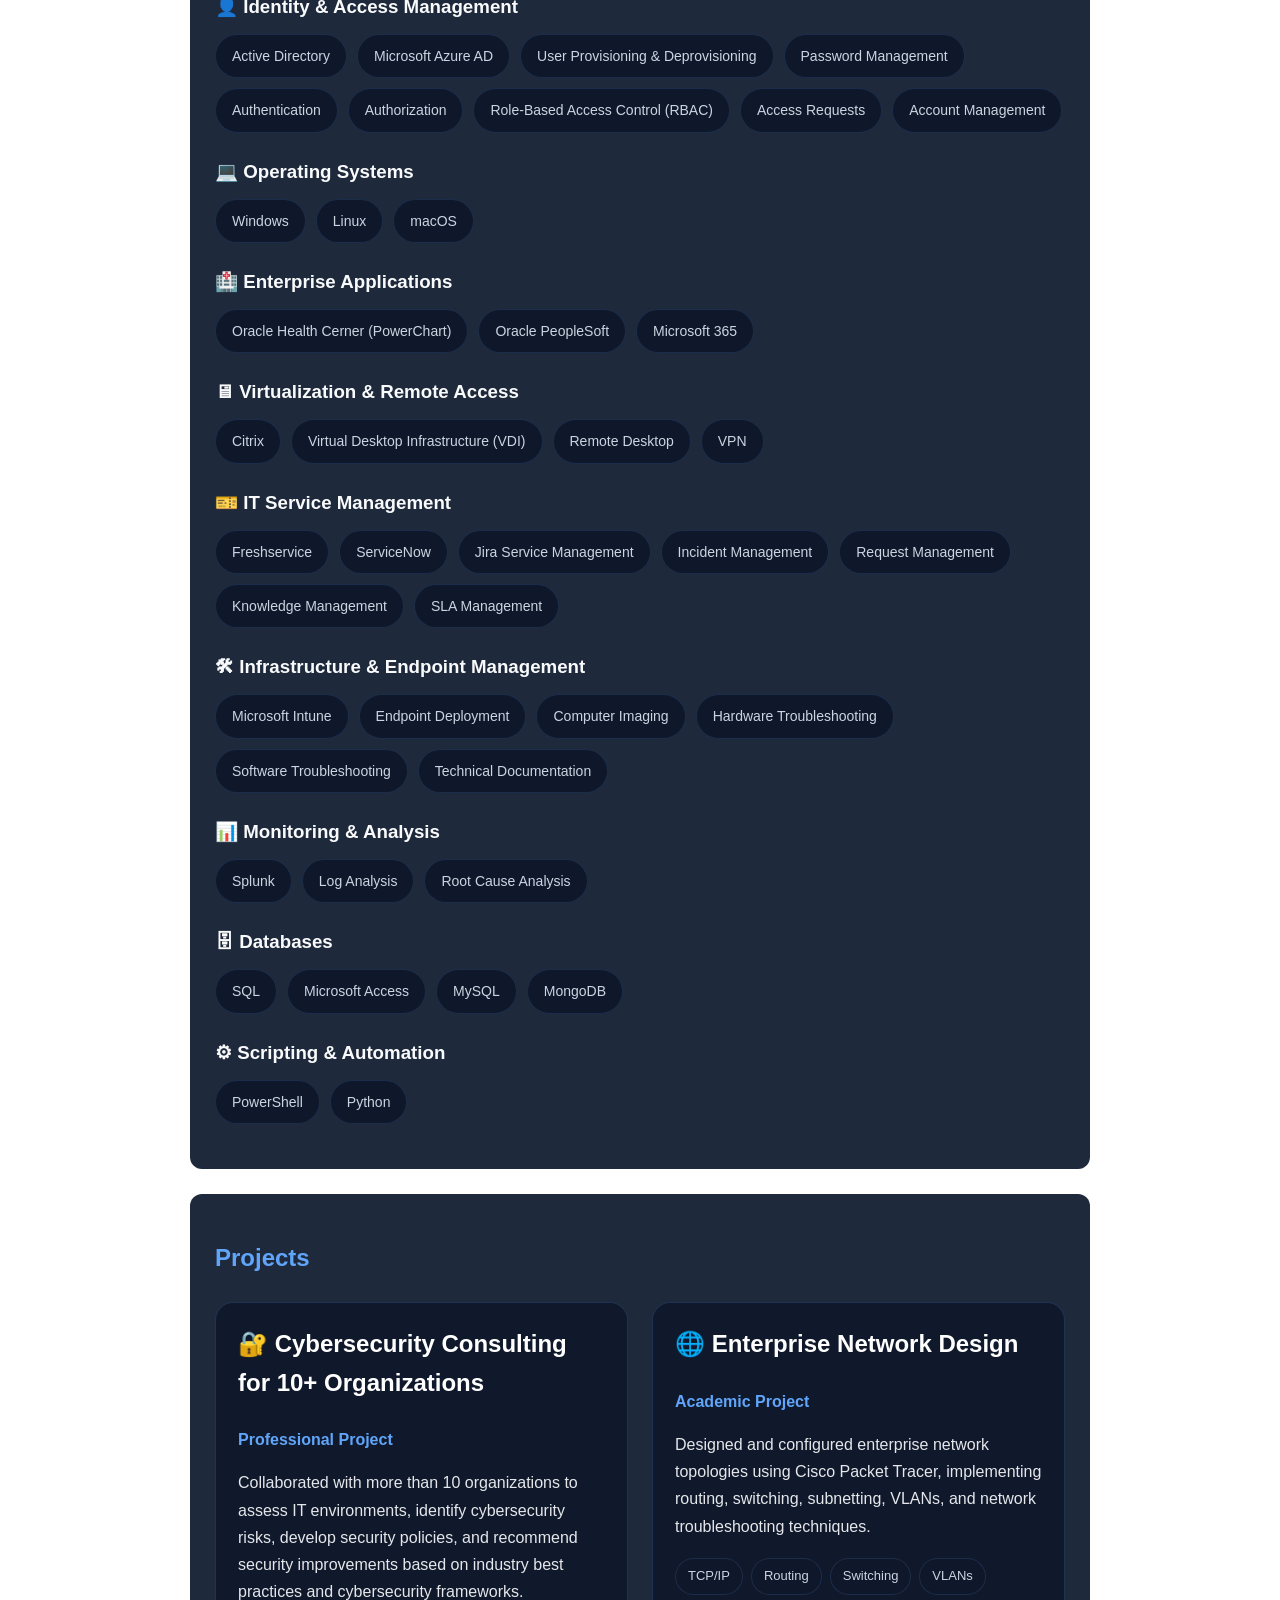
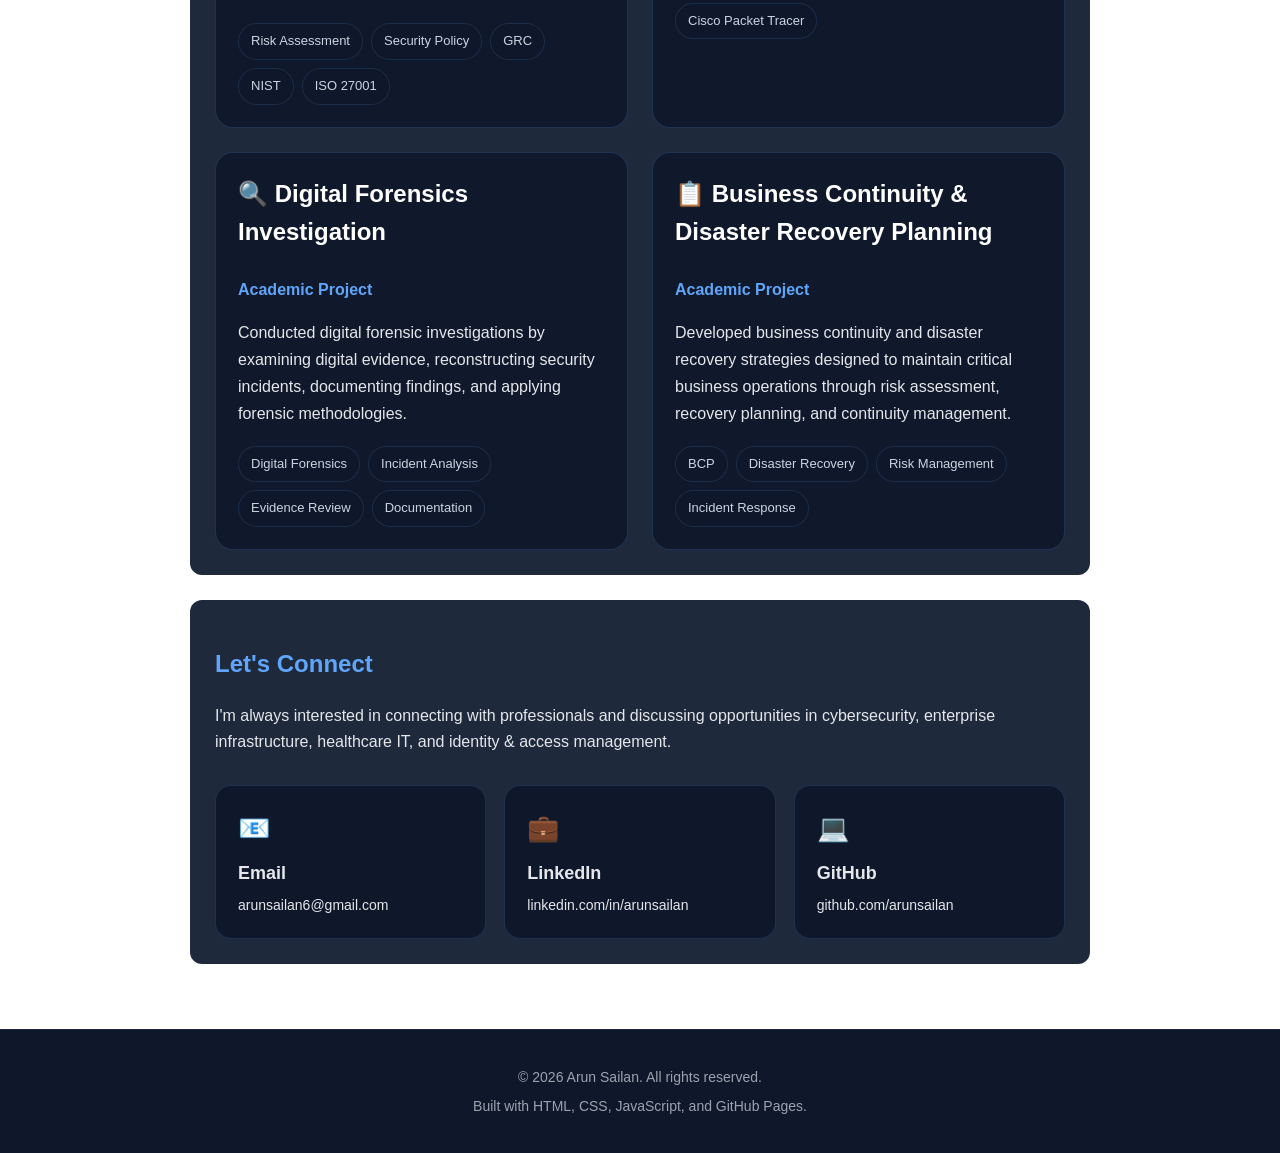
==== commit 88b07011: "Update index.html" ====
--- a/index.html
+++ b/index.html
@@ -14,6 +14,7 @@
 <link rel="preconnect" href="https://fonts.gstatic.com" crossorigin>
 
 <link href="https://fonts.googleapis.com/css2?family=Press+Start+2P&display=swap" rel="stylesheet">
+<link href="https://fonts.googleapis.com/css2?family=Space+Grotesk:wght@300;400;500;600;700&display=swap" rel="stylesheet">
   
   <!-- Google tag (gtag.js) -->
 <script async src="https://www.googletagmanager.com/gtag/js?id=G-1TFTHGC6HW"></script>
--- a/style.css
+++ b/style.css
@@ -608,3 +608,14 @@
   fill: #ffffff;
   filter: drop-shadow(0 0 8px rgba(96, 165, 250, 0.8));
 }
+
+#typed-name::after {
+    content: "_";
+    animation: blink 0.8s infinite;
+}
+
+@keyframes blink {
+    50% {
+        opacity: 0;
+    }
+}
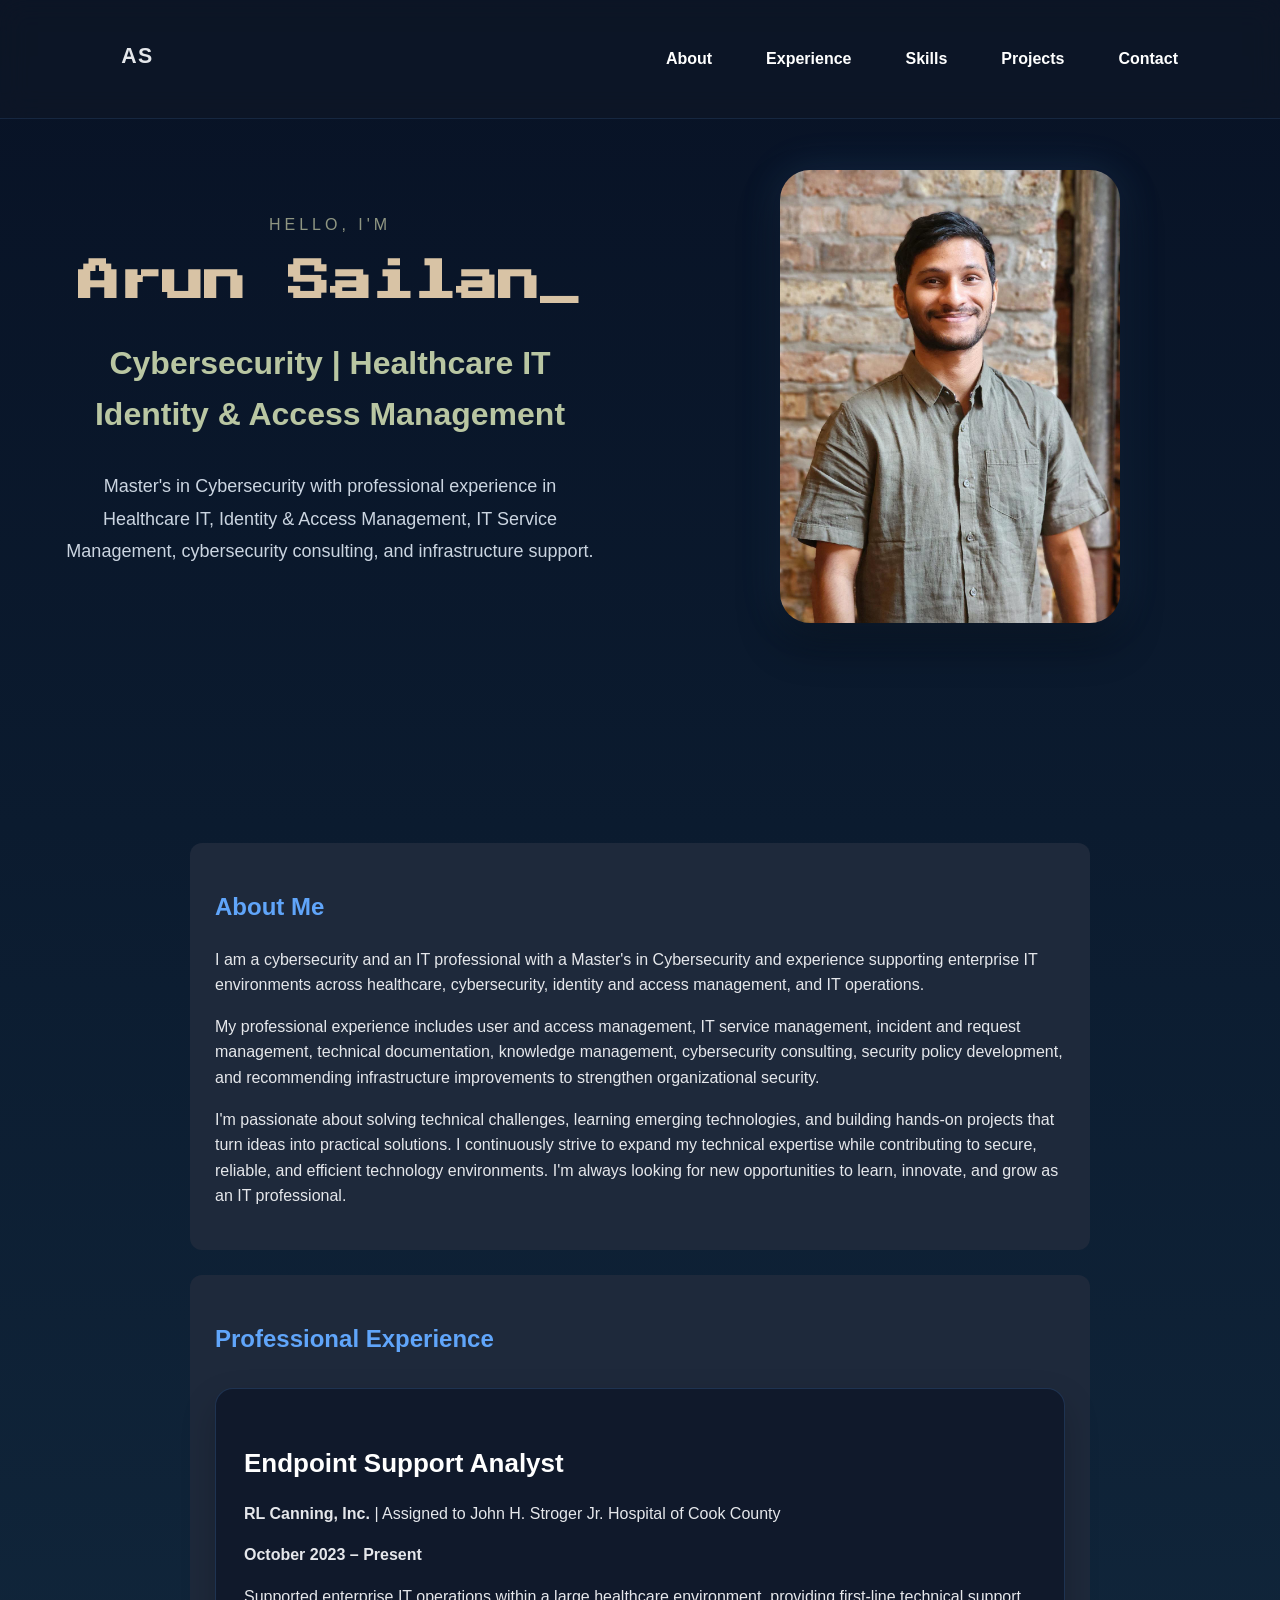
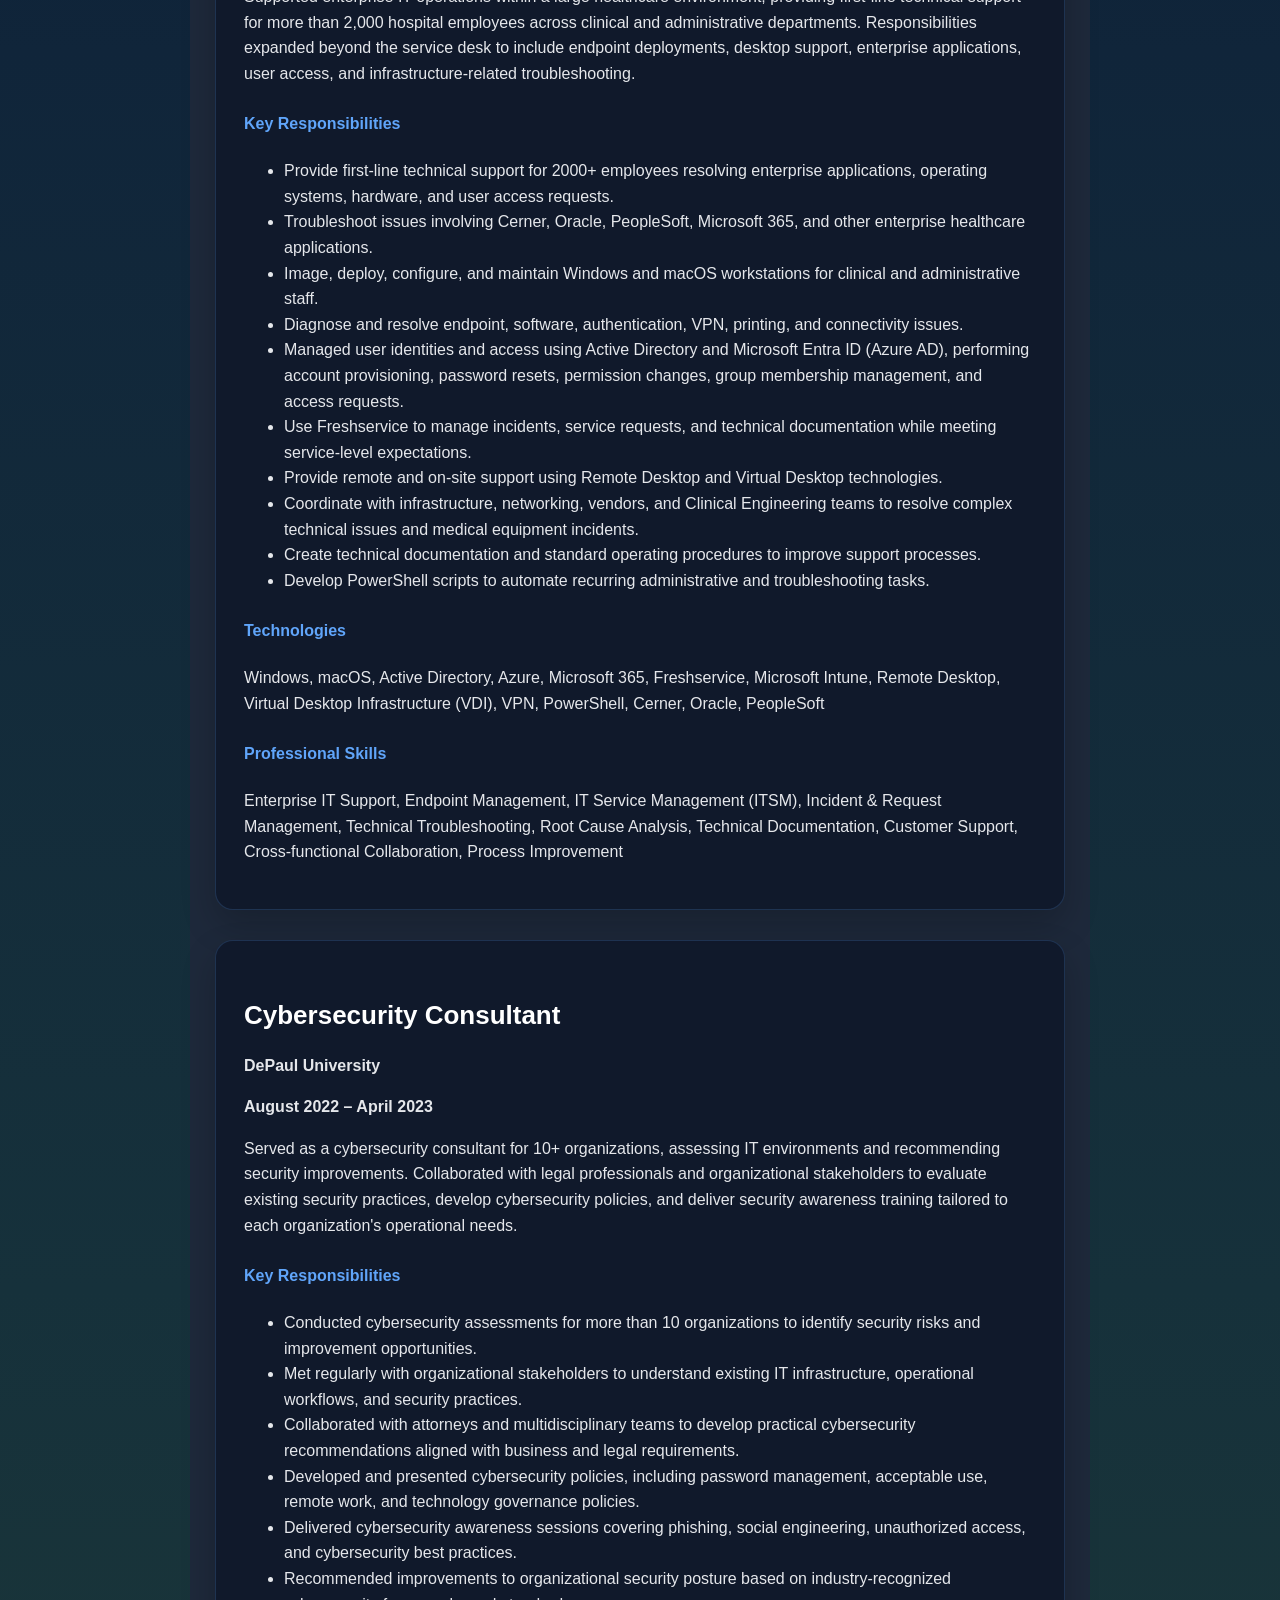
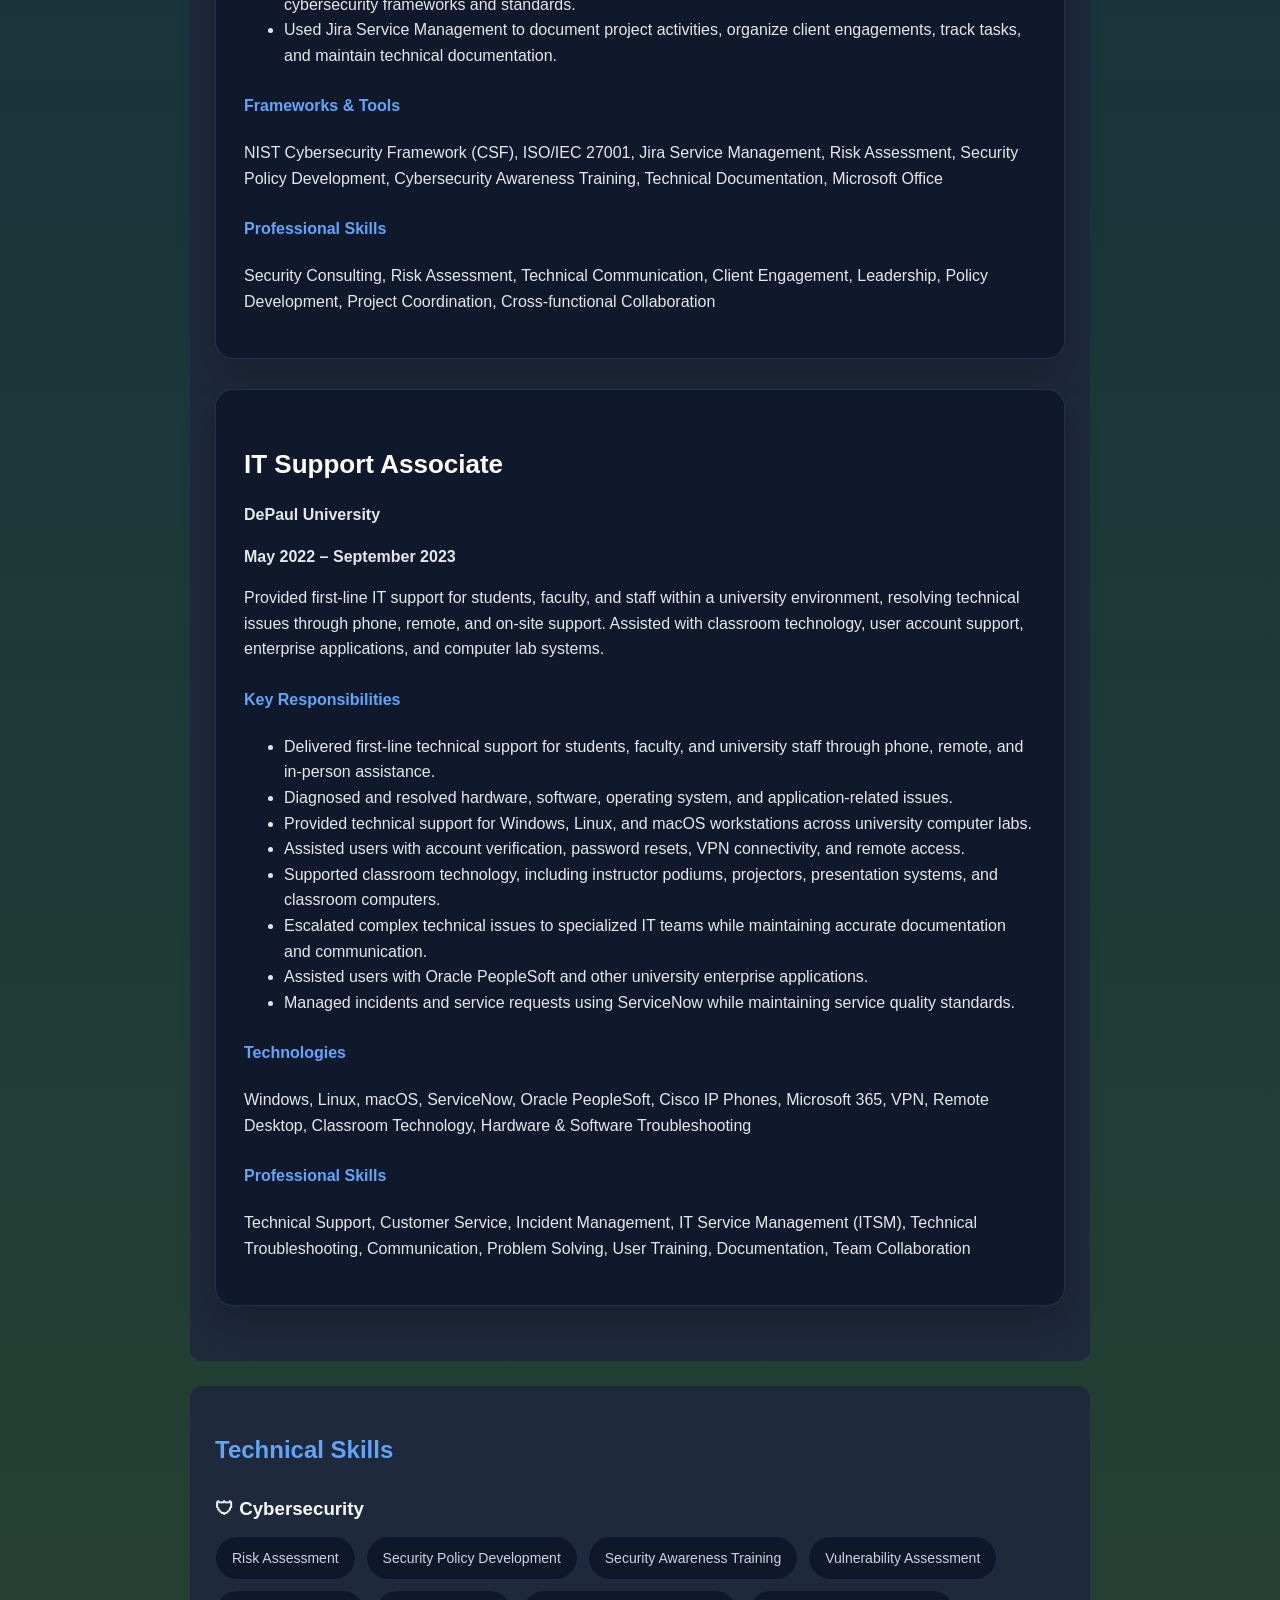
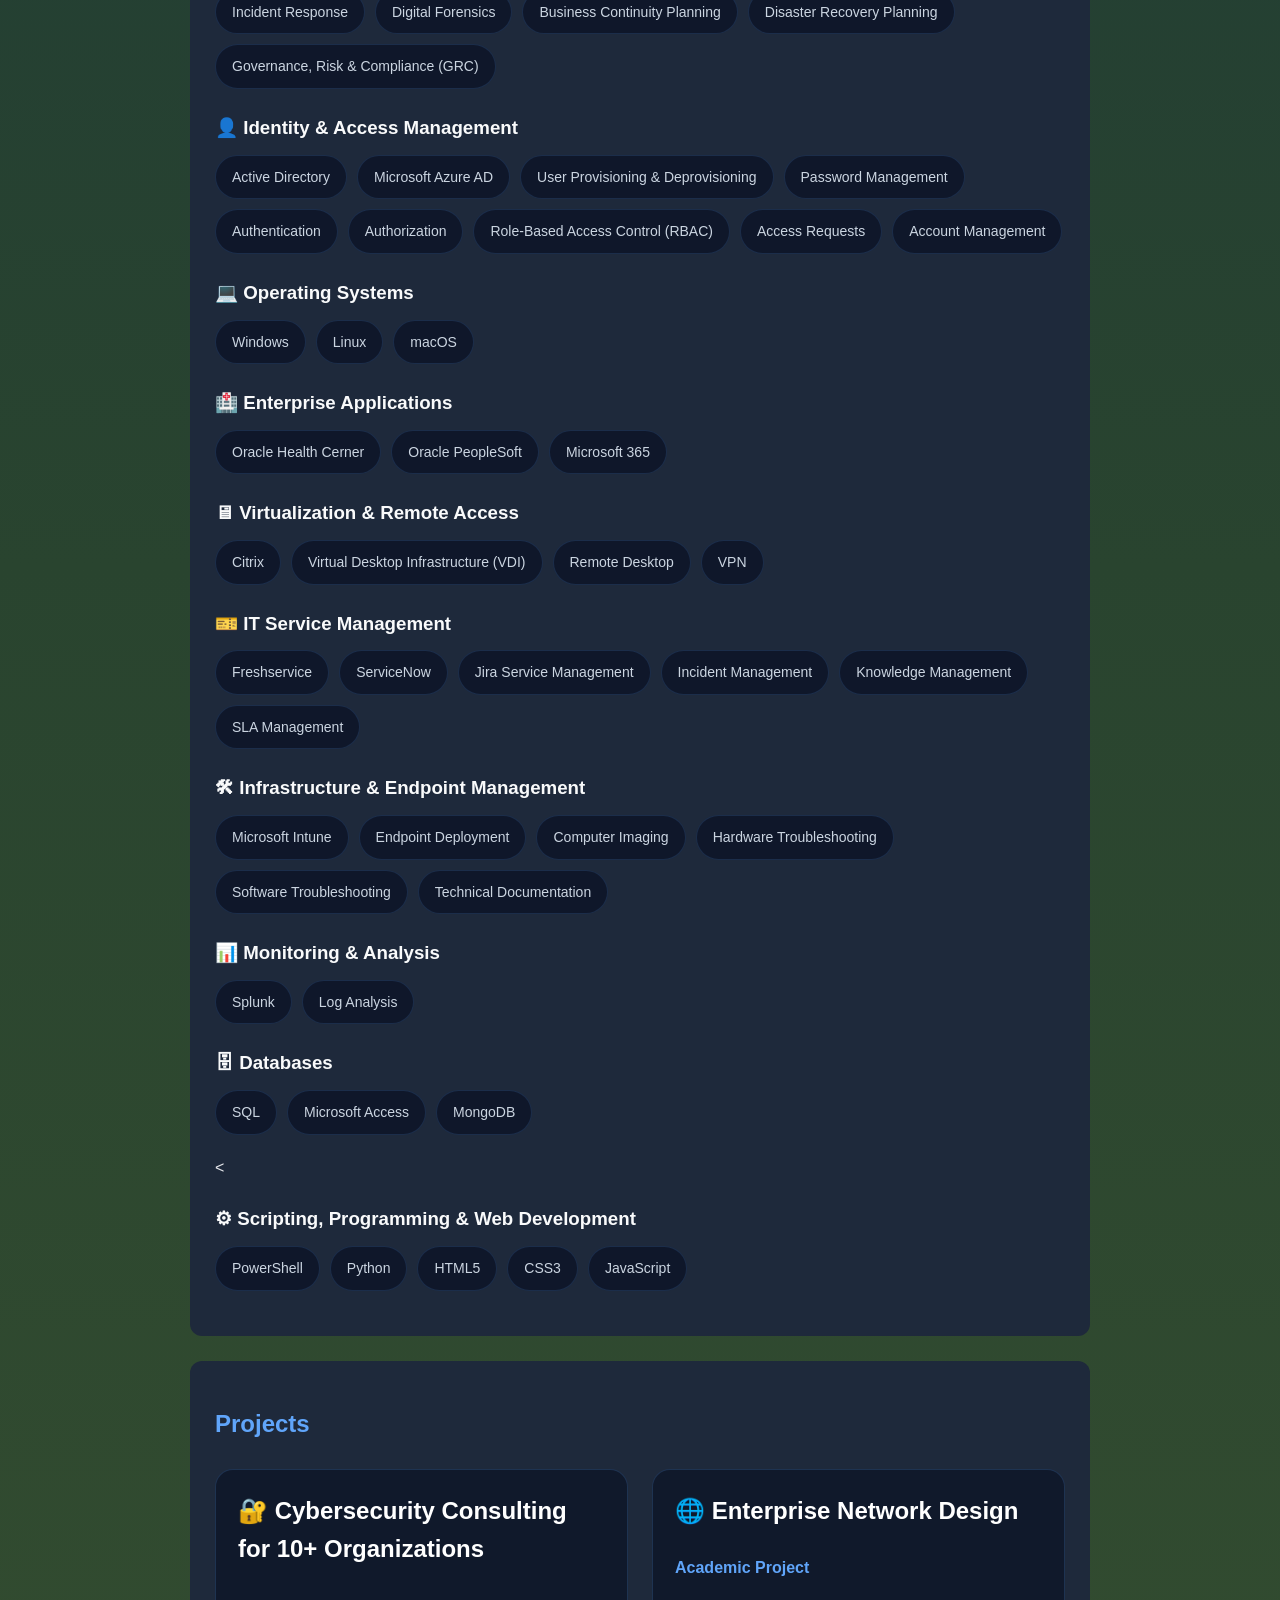
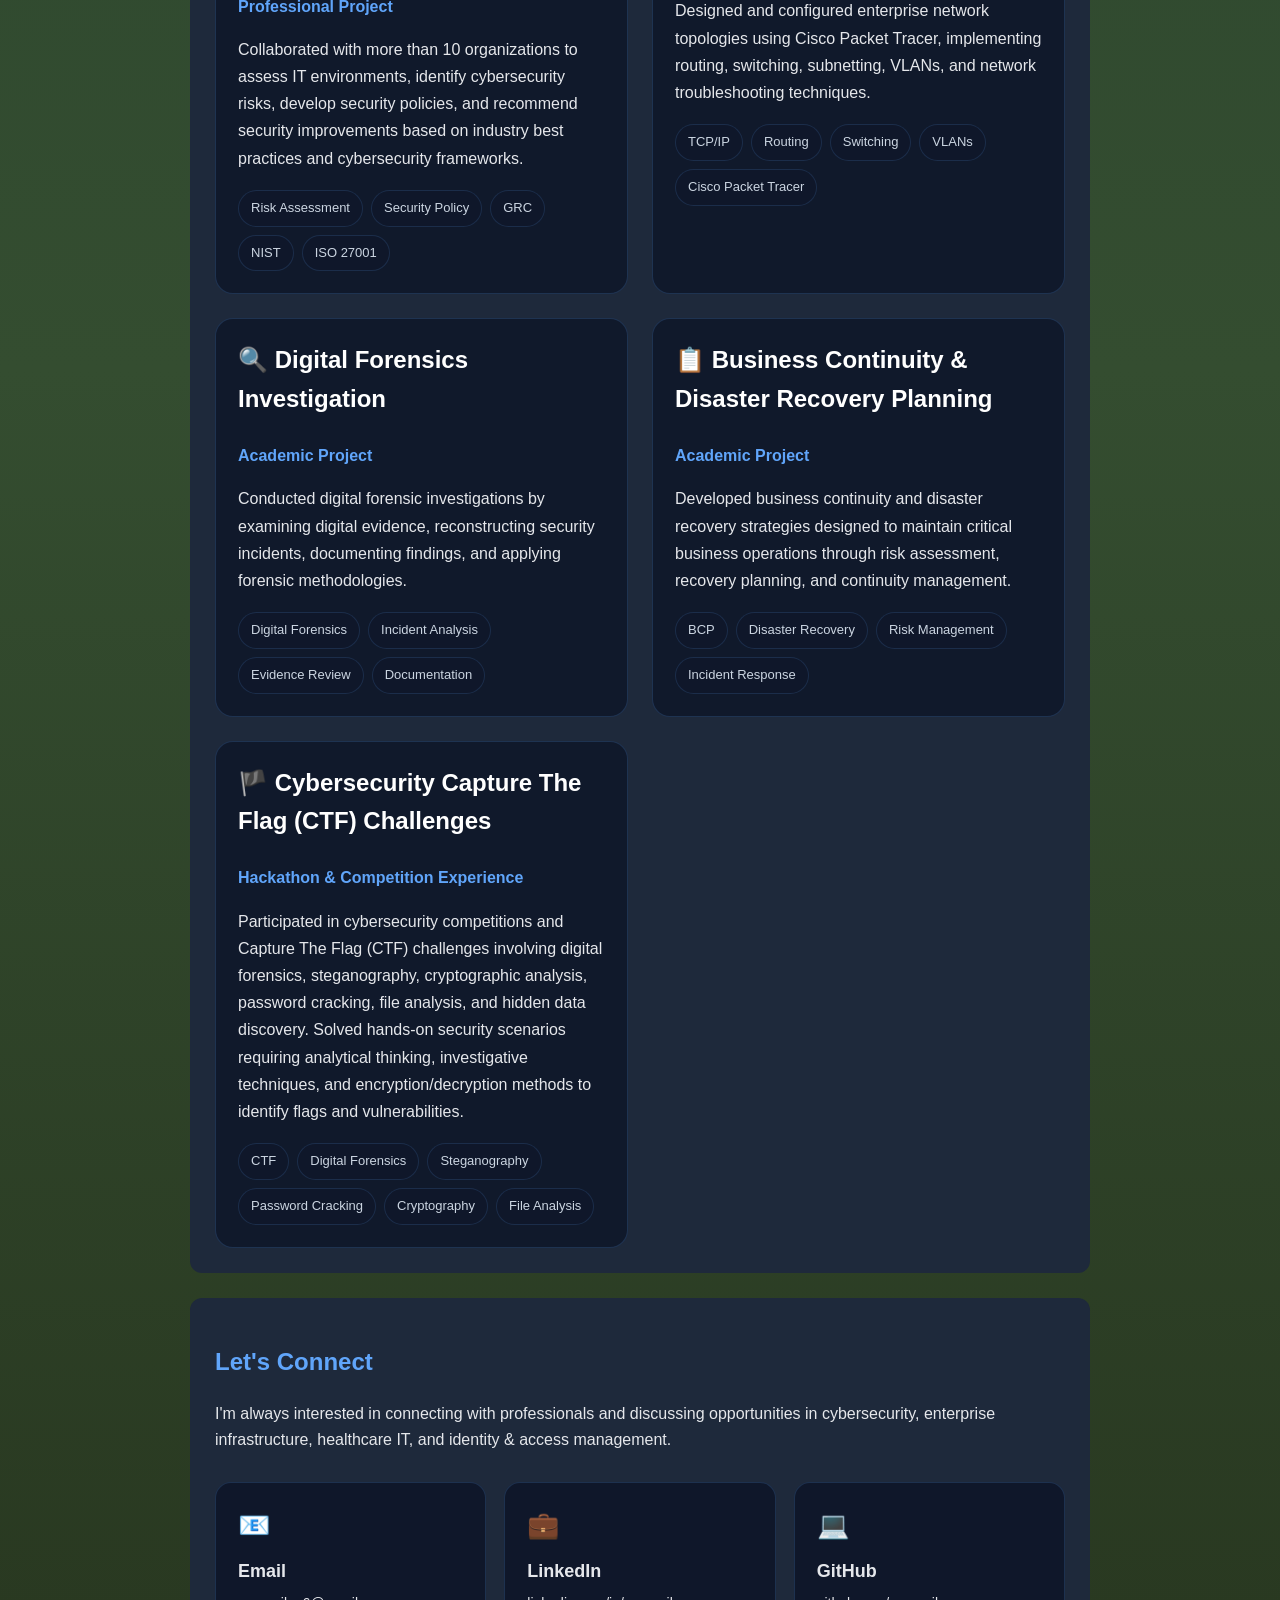
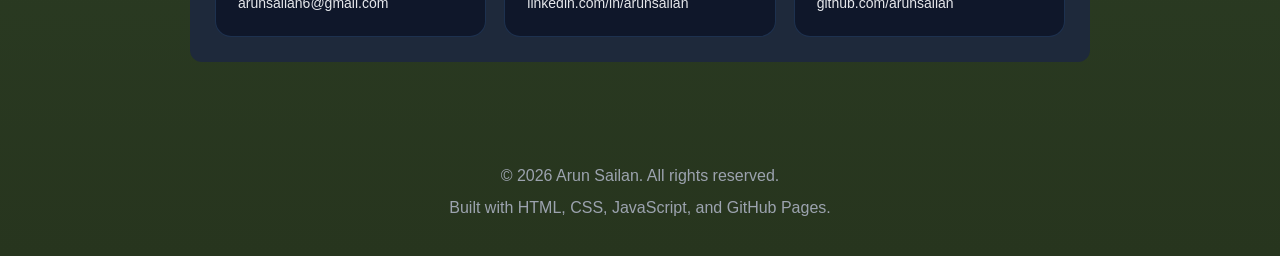
==== commit f0783b24: "Update index.html" ====
--- a/index.html
+++ b/index.html
@@ -66,11 +66,11 @@
 
       <h1 id="typed-name"></h1>
 
-      <h2>Cybersecurity | Healthcare IT | Identity & Access Management</h2>
+      <h2>Cybersecurity | Healthcare IT  Identity & Access Management</h2>
 
       <p class="intro">
         Master's in Cybersecurity with professional experience in Healthcare IT,
-        Identity & Access Management (IAM), IT Service Management (ITSM),
+        Identity & Access Management, IT Service Management,
         cybersecurity consulting, and infrastructure support.
       </p>
     </div>
@@ -86,7 +86,7 @@
     <section id="about" class="hidden">
       <h2>About Me</h2>
       <p>
-    I am an IT and cybersecurity professional with a Master's in Cybersecurity and experience supporting enterprise IT environments across healthcare, cybersecurity, identity and access management, and IT operations.
+    I am a cybersecurity and an IT professional with a Master's in Cybersecurity and experience supporting enterprise IT environments across healthcare, cybersecurity, identity and access management, and IT operations.
 </p>
 
 <p>
@@ -94,7 +94,7 @@
 </p>
 
 <p>
-    I enjoy solving technical problems, learning emerging technologies, and building hands-on projects in cybersecurity, cloud, infrastructure, and enterprise IT. My goal is to continuously expand my technical expertise while contributing to secure, reliable, and efficient technology environments.
+    I'm passionate about solving technical challenges, learning emerging technologies, and building hands-on projects that turn ideas into practical solutions. I continuously strive to expand my technical expertise while contributing to secure, reliable, and efficient technology environments. I'm always looking for new opportunities to learn, innovate, and grow as an IT professional.
 </p>
     </section>
 
@@ -111,11 +111,11 @@
 
   <h4>Key Responsibilities</h4>
   <ul>
-    <li>Provide first-line technical support for enterprise applications, operating systems, hardware, and user access requests.</li>
+    <li>Provide first-line technical support for 2000+ employees resolving enterprise applications, operating systems, hardware, and user access requests.</li>
     <li>Troubleshoot issues involving Cerner, Oracle, PeopleSoft, Microsoft 365, and other enterprise healthcare applications.</li>
     <li>Image, deploy, configure, and maintain Windows and macOS workstations for clinical and administrative staff.</li>
     <li>Diagnose and resolve endpoint, software, authentication, VPN, printing, and connectivity issues.</li>
-    <li>Support Active Directory account management, password resets, and user access requests.</li>
+    <li>Managed user identities and access using Active Directory and Microsoft Entra ID (Azure AD), performing account provisioning, password resets, permission changes, group membership management, and access requests.</li>
     <li>Use Freshservice to manage incidents, service requests, and technical documentation while meeting service-level expectations.</li>
     <li>Provide remote and on-site support using Remote Desktop and Virtual Desktop technologies.</li>
     <li>Coordinate with infrastructure, networking, vendors, and Clinical Engineering teams to resolve complex technical issues and medical equipment incidents.</li>
@@ -125,7 +125,7 @@
 
   <h4>Technologies</h4>
   <p>
-    Windows, macOS, Active Directory, Microsoft 365, Freshservice, Microsoft Intune, Remote Desktop, Virtual Desktop Infrastructure (VDI), VPN, PowerShell, Cerner, Oracle, PeopleSoft
+    Windows, macOS, Active Directory, Azure, Microsoft 365, Freshservice, Microsoft Intune, Remote Desktop, Virtual Desktop Infrastructure (VDI), VPN, PowerShell, Cerner, Oracle, PeopleSoft
   </p>
 
   <h4>Professional Skills</h4>
@@ -156,12 +156,12 @@
 
   <h4>Frameworks & Tools</h4>
   <p>
-    NIST Cybersecurity Framework (CSF), ISO/IEC 27001, Jira Service Management, Risk Assessment, Security Policy Development, Security Awareness Training, Technical Documentation, Microsoft Office
+    NIST Cybersecurity Framework (CSF), ISO/IEC 27001, Jira Service Management, Risk Assessment, Security Policy Development, Cybersecurity Awareness Training, Technical Documentation, Microsoft Office
   </p>
 
   <h4>Professional Skills</h4>
   <p>
-    Security Consulting, Risk Assessment, Technical Communication, Client Engagement, Leadership, Stakeholder Management, Technical Documentation, Policy Development, Project Coordination, Cross-functional Collaboration
+    Security Consulting, Risk Assessment, Technical Communication, Client Engagement, Leadership, Policy Development, Project Coordination, Cross-functional Collaboration
   </p>
   </div>
 
@@ -236,7 +236,7 @@
 
   <h3>🏥 Enterprise Applications</h3>
   <div class="skill-badges">
-    <span>Oracle Health Cerner (PowerChart)</span>
+    <span>Oracle Health Cerner</span>
     <span>Oracle PeopleSoft</span>
     <span>Microsoft 365</span>
   </div>
@@ -255,7 +255,6 @@
     <span>ServiceNow</span>
     <span>Jira Service Management</span>
     <span>Incident Management</span>
-    <span>Request Management</span>
     <span>Knowledge Management</span>
     <span>SLA Management</span>
   </div>
@@ -274,22 +273,23 @@
   <div class="skill-badges">
     <span>Splunk</span>
     <span>Log Analysis</span>
-    <span>Root Cause Analysis</span>
   </div>
 
   <h3>🗄 Databases</h3>
   <div class="skill-badges">
     <span>SQL</span>
     <span>Microsoft Access</span>
-    <span>MySQL</span>
     <span>MongoDB</span>
   </div>
 
-  <h3>⚙ Scripting & Automation</h3>
-  <div class="skill-badges">
-    <span>PowerShell</span>
-    <span>Python</span>
-  </div>
+  <<h3>⚙ Scripting, Programming & Web Development</h3>
+<div class="skill-badges">
+  <span>PowerShell</span>
+  <span>Python</span>
+  <span>HTML5</span>
+  <span>CSS3</span>
+  <span>JavaScript</span>
+</div>
 </section>
 
 <section id="projects" class="hidden">
@@ -361,6 +361,26 @@
       </div>
     </div>
 
+  <div class="project-card">
+  <h3>🏴 Cybersecurity Capture The Flag (CTF) Challenges</h3>
+  <p class="project-type">Hackathon & Competition Experience</p>
+  <p>
+    Participated in cybersecurity competitions and Capture The Flag (CTF) challenges involving
+    digital forensics, steganography, cryptographic analysis, password cracking, file analysis,
+    and hidden data discovery. Solved hands-on security scenarios requiring analytical thinking,
+    investigative techniques, and encryption/decryption methods to identify flags and vulnerabilities.
+  </p>
+
+  <div class="project-tags">
+    <span>CTF</span>
+    <span>Digital Forensics</span>
+    <span>Steganography</span>
+    <span>Password Cracking</span>
+    <span>Cryptography</span>
+    <span>File Analysis</span>
+  </div>
+</div>
+
   </div>
 </section>
       
--- a/style.css
+++ b/style.css
@@ -3,42 +3,30 @@
 }
 
 body {
-  font-family: Arial, sans-serif;
+  font-family: 'Space Grotesk', sans-serif;
   margin: 0;
+
   background:
-  radial-gradient(circle at 20% 20%, rgba(120, 150, 90, 0.18), transparent 35%),
-  radial-gradient(circle at 80% 30%, rgba(90, 120, 70, 0.15), transparent 30%),
-  linear-gradient(135deg, #10140d 0%, #1c2418 50%, #121610 100%);
-background-attachment: fixed;
+    linear-gradient(
+      180deg,
+    #081225 0%,
+      #0b1b2f 10%,
+      #10253a 20%,
+      #16313b 35%,
+      #1f3b36 50%,
+      #29442f 65%,
+      #344d30 82%,
+      #27351e 100%
+);
+
   color: #e5e7eb;
   line-height: 1.6;
-}
-
-body::before {
-  content: "";
-  position: fixed;
-  inset: 0;
-  background:
-    linear-gradient(120deg, rgba(132, 169, 140, 0.08), transparent, rgba(96, 165, 250, 0.05));
-  animation: backgroundShift 12s ease-in-out infinite alternate;
-  pointer-events: none;
-  z-index: -1;
-}
-
-@keyframes backgroundShift {
-  from {
-    transform: translateX(-3%) translateY(-2%);
-  }
-
-  to {
-    transform: translateX(3%) translateY(2%);
-  }
 }
 
 header {
   text-align: center;
   padding: 0 20px 60px;
-  background: #111827;
+  background: #transparent;
 }
 
 header h1 {
@@ -86,10 +74,8 @@
 footer {
   text-align: center;
   padding: 30px 20px;
-  background: #0f172a;
+  background: transparent;
   color: #9ca3af;
-  font-size: 14px;
-  border-top: 1px solid rgba(96, 165, 250, 0.12);
 }
 
 footer p {
@@ -204,7 +190,7 @@
   align-items: center;
   justify-content: space-between;
   gap: 80px;
-  padding: 130px 40px 0 40px;
+  padding: 170px 40px 40px 40px;
 }
 
 .hero-text {
@@ -212,8 +198,12 @@
 }
 
 .hello {
-    font-size: 24px;
-    color: #94a3b8;
+    font-size: 16px;
+    letter-spacing: 4px;
+    text-transform: uppercase;
+    color: #8f9682;
+    margin-bottom: 15px;
+    font-weight: 500;
 }
 
 .hero-text h1 {
@@ -225,7 +215,7 @@
 }
 
 .hero-text h2 {
-    color: #60a5fa;
+    color: #b9c6a2;
     font-size: 32px;
     margin-bottom: 30px;
 }
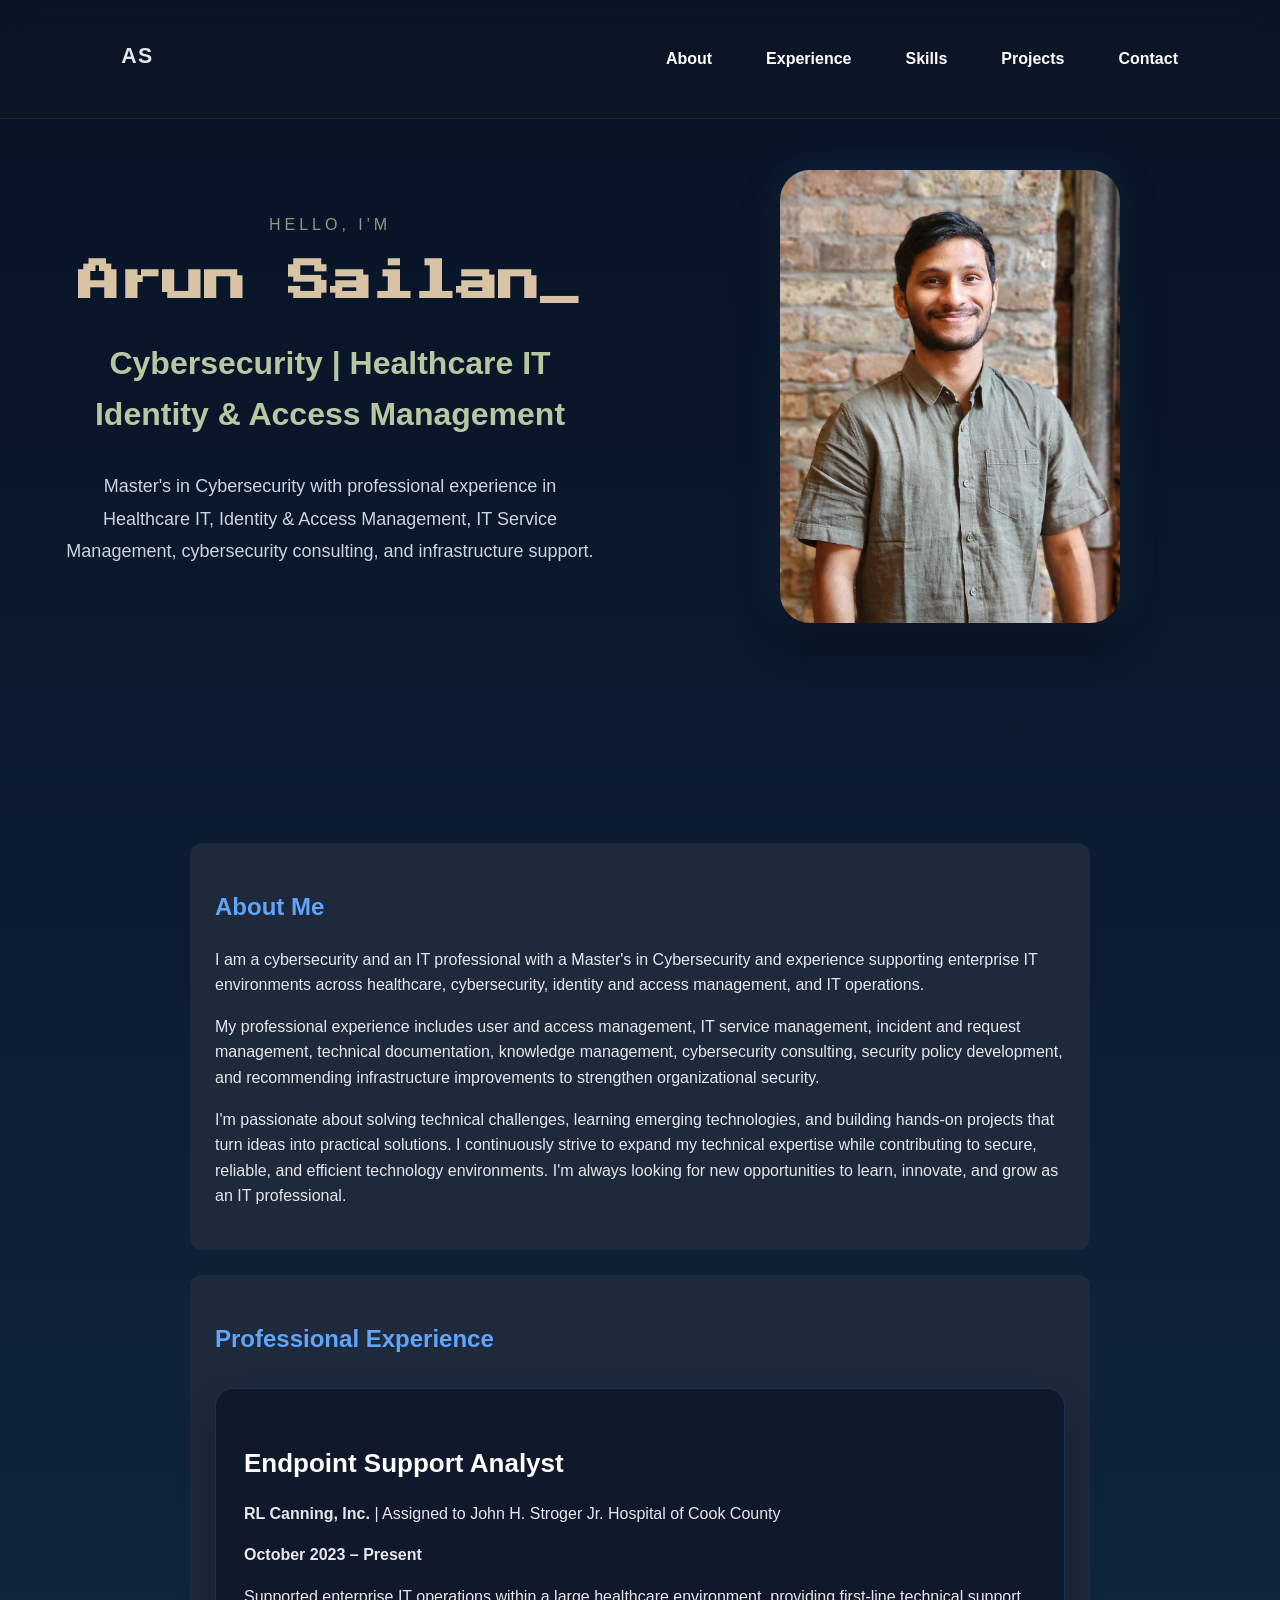
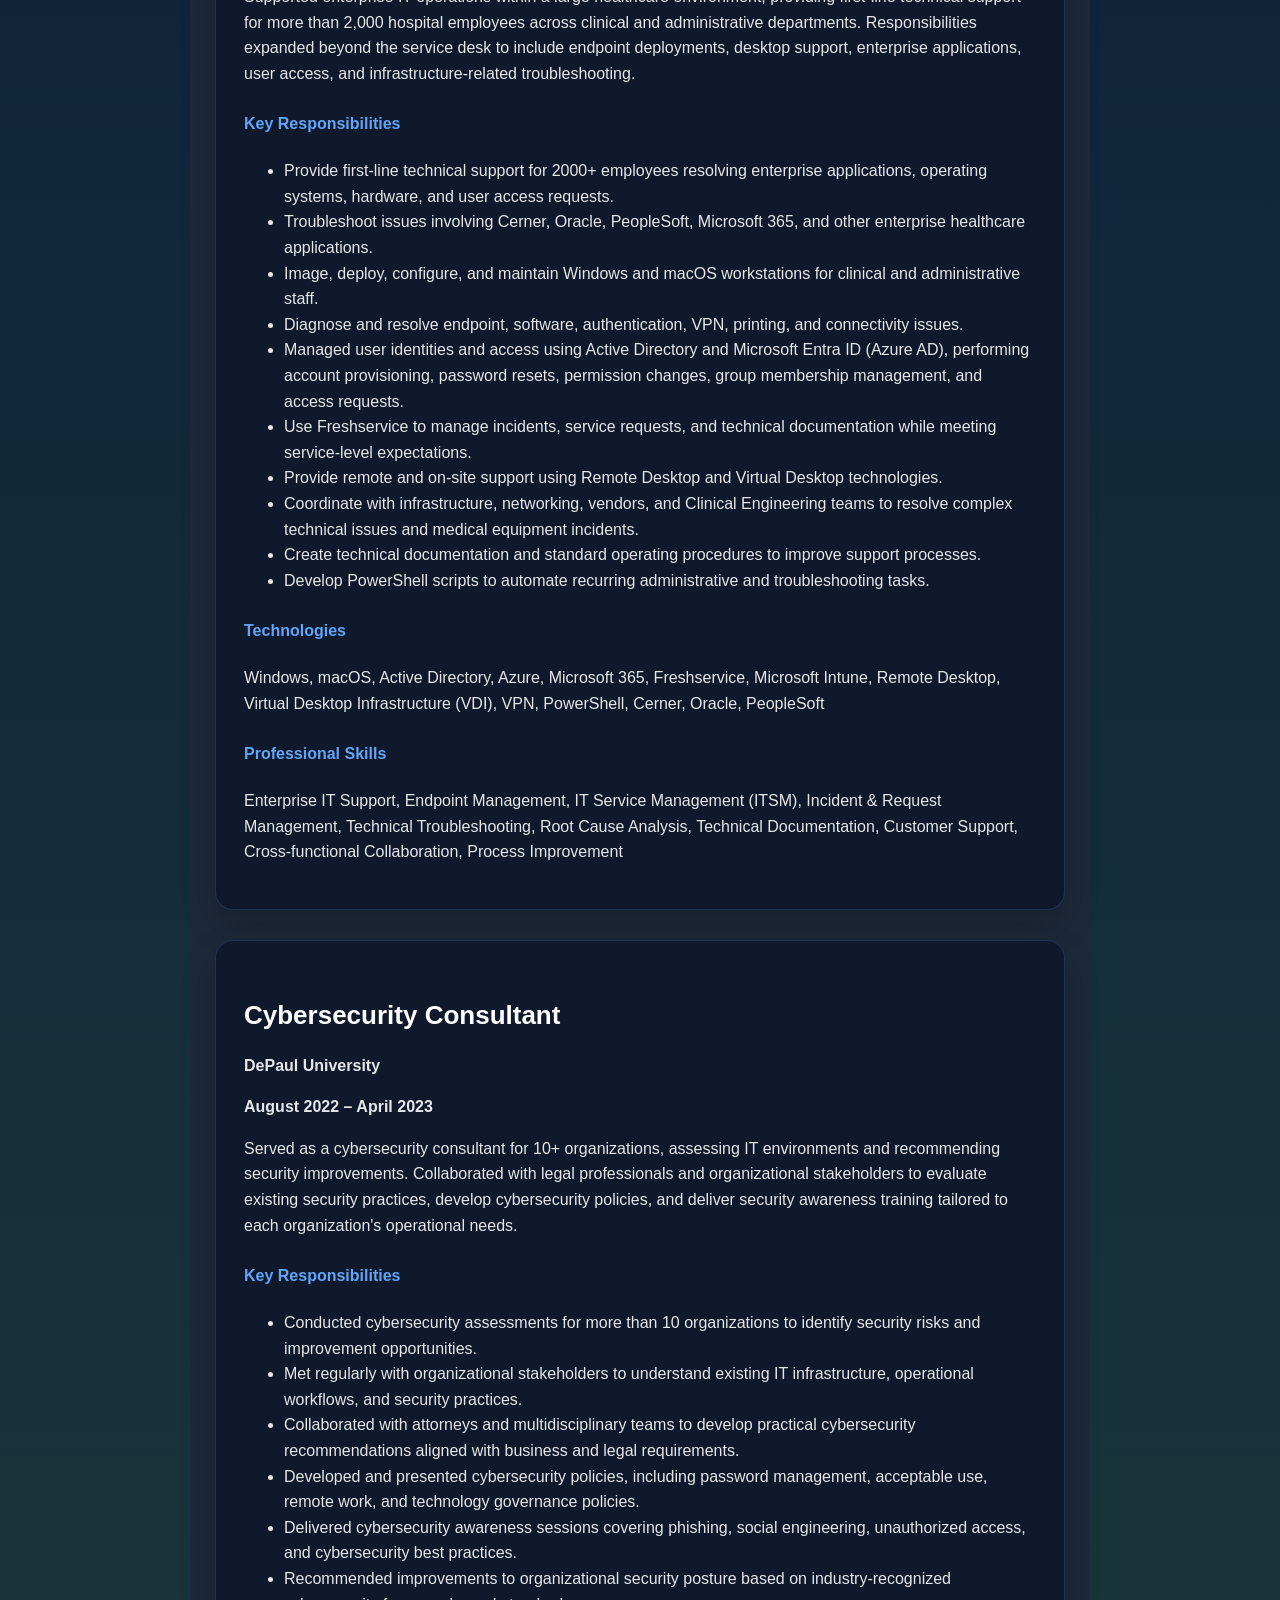
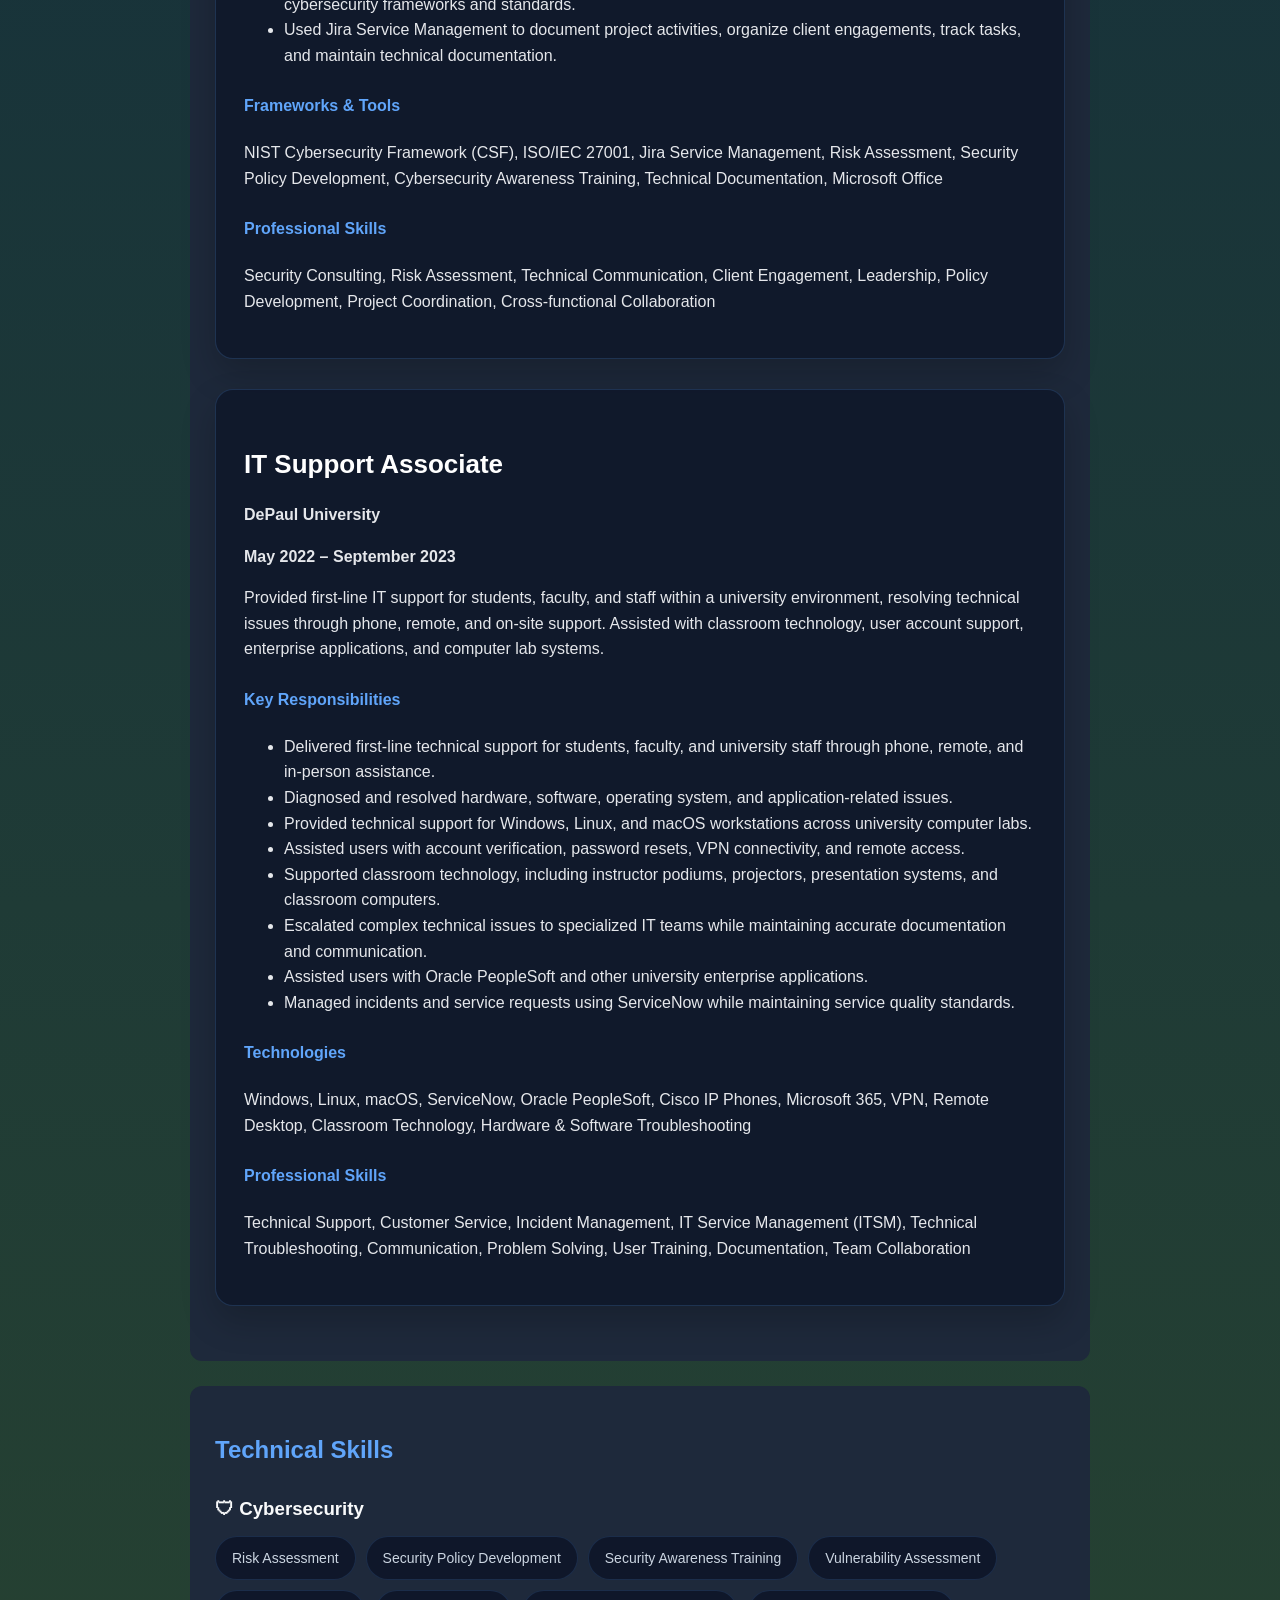
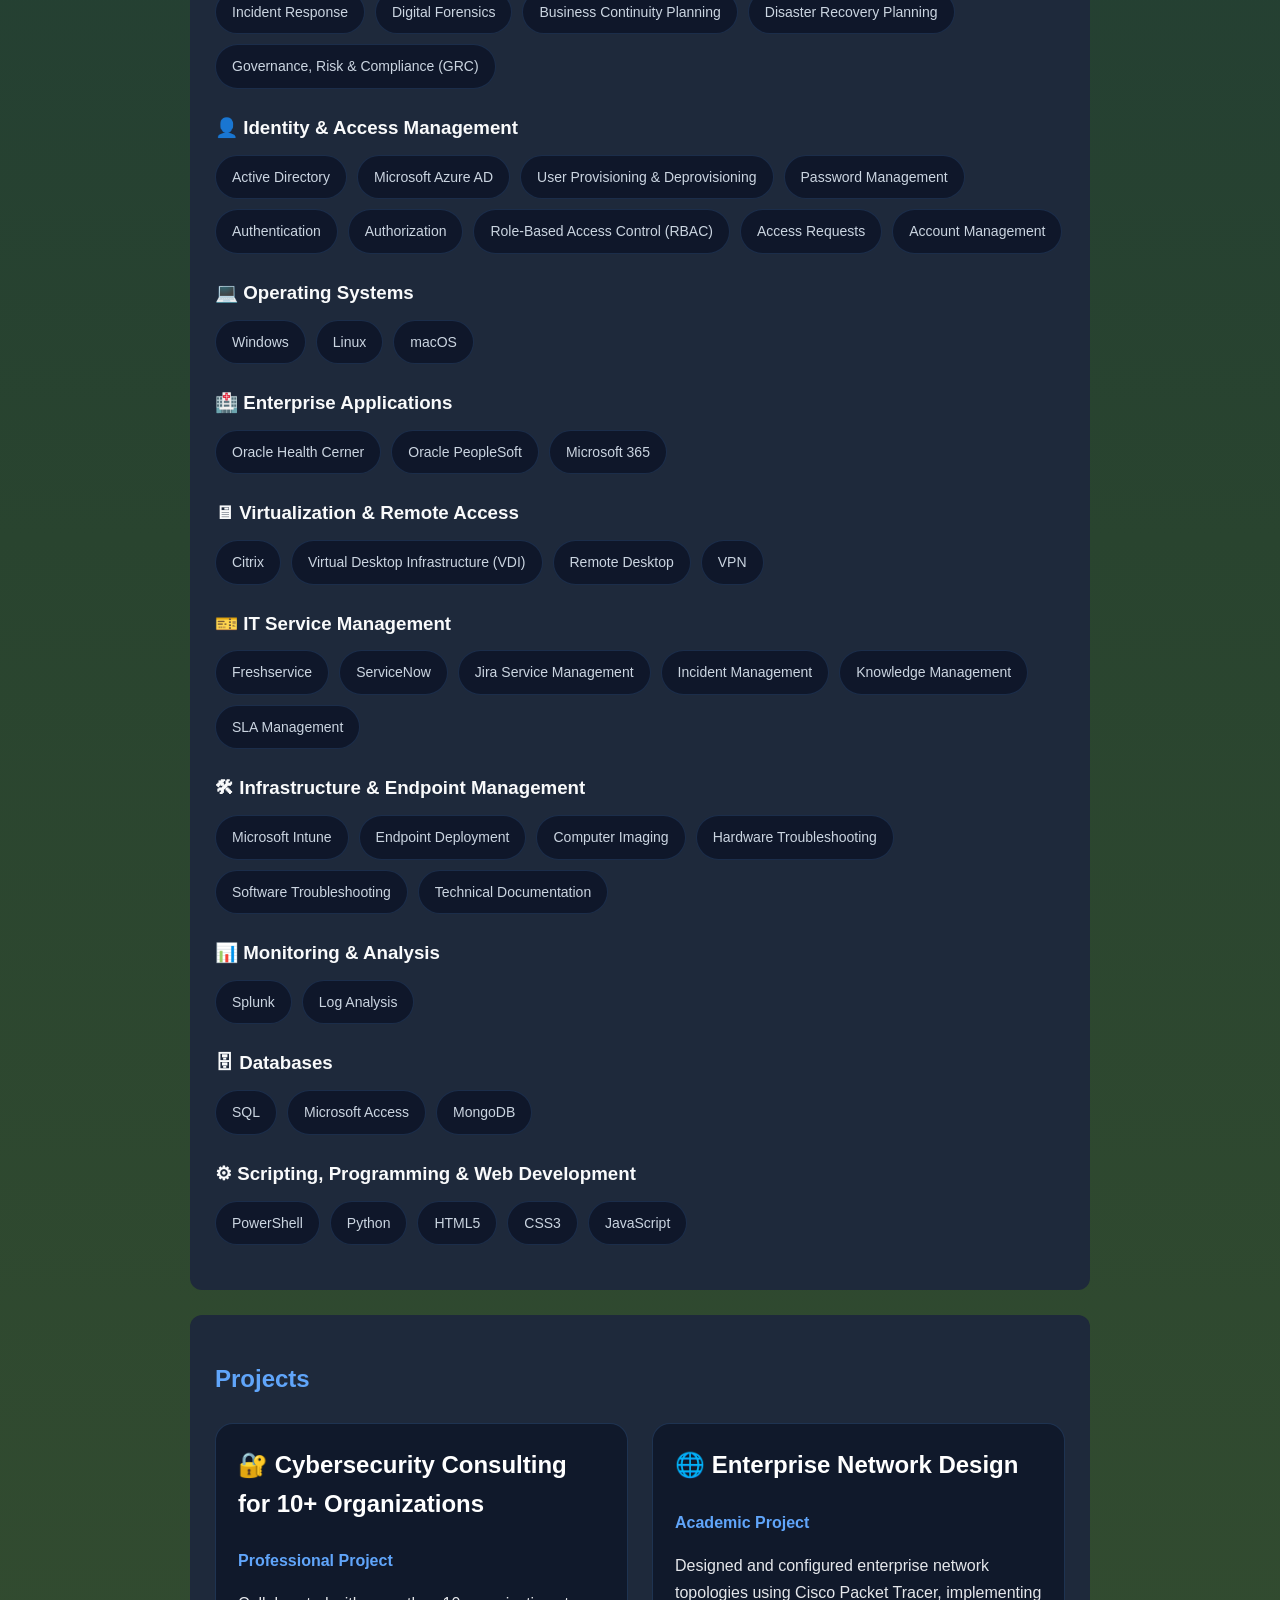
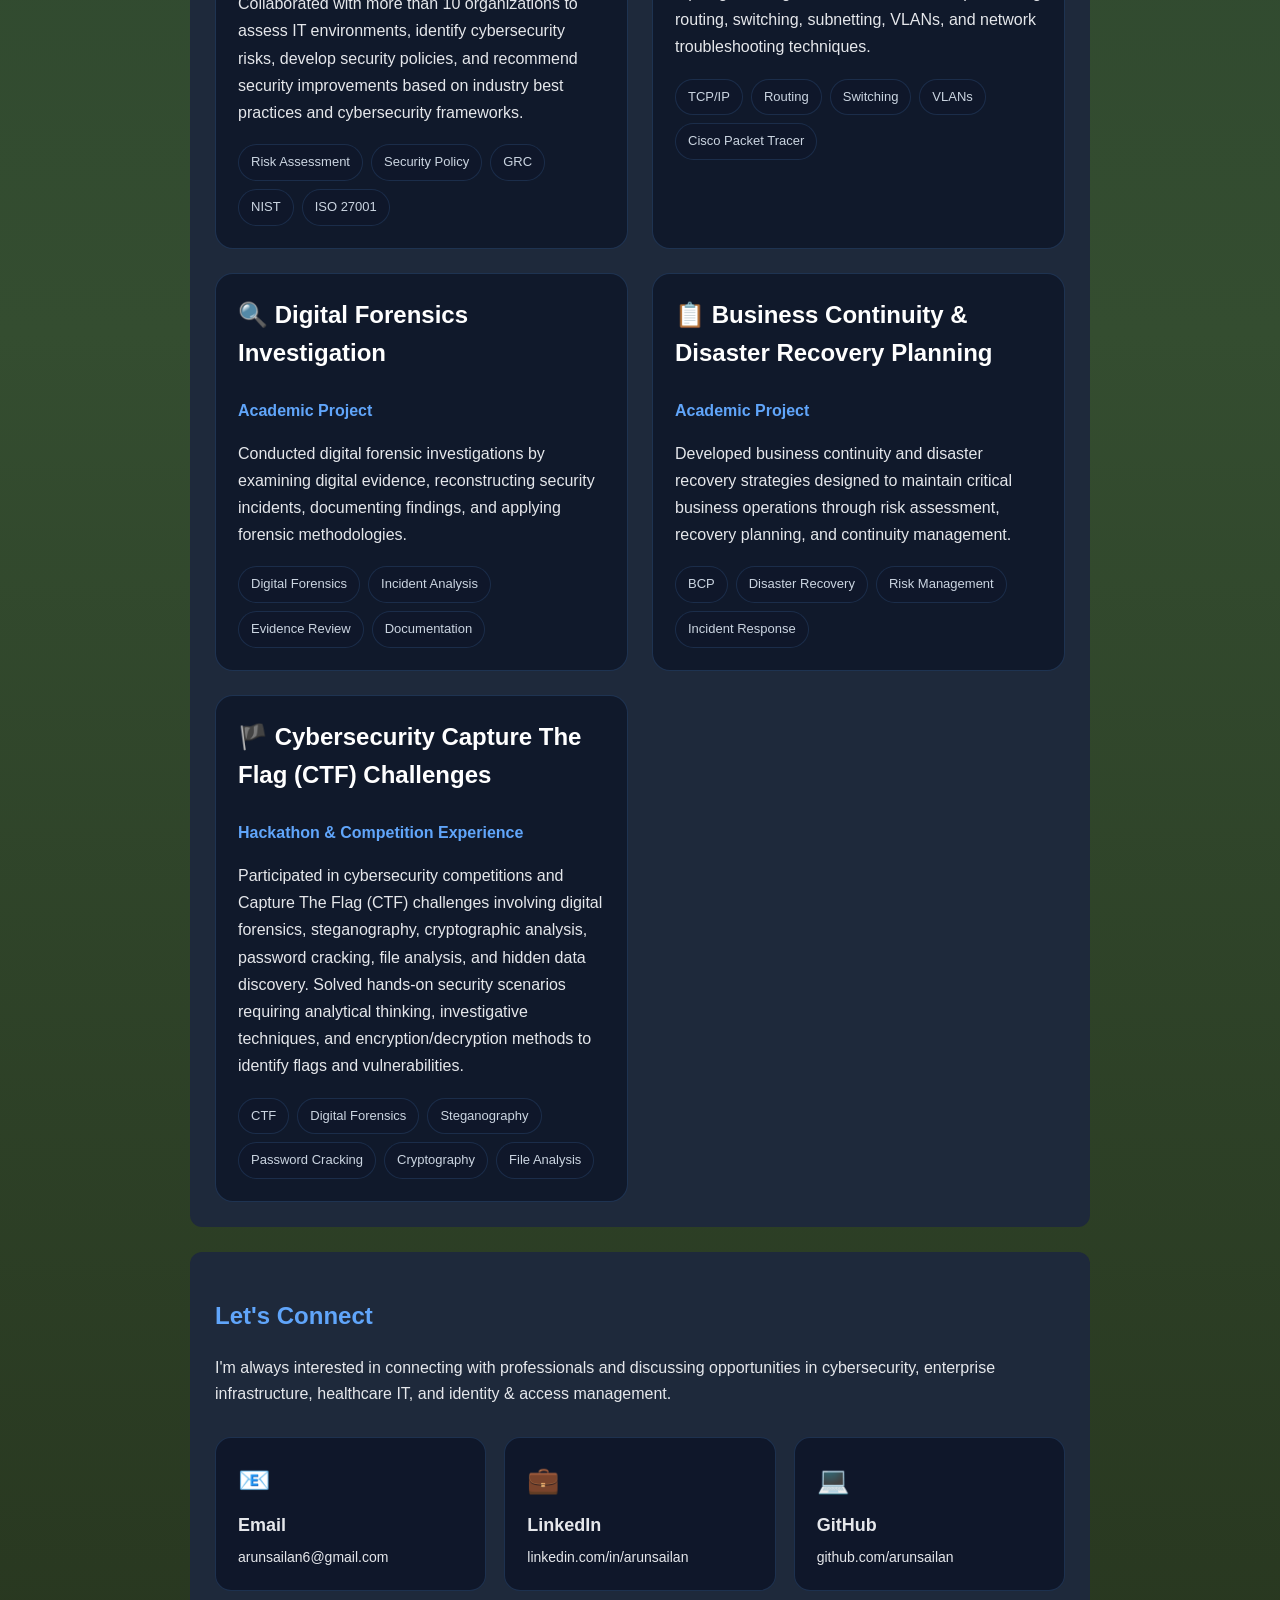
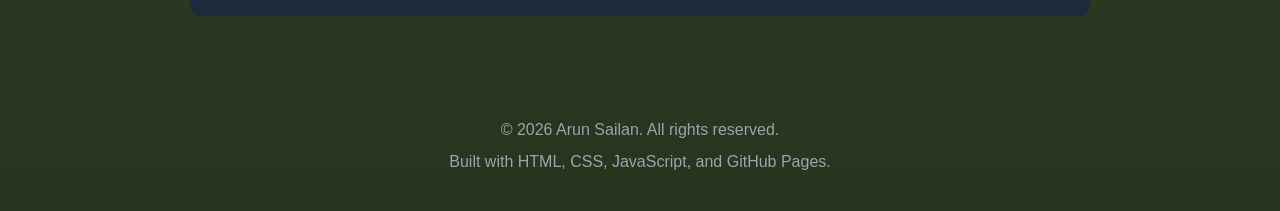
==== commit 664949db: "Update index.html" ====
--- a/index.html
+++ b/index.html
@@ -282,7 +282,7 @@
     <span>MongoDB</span>
   </div>
 
-  <<h3>⚙ Scripting, Programming & Web Development</h3>
+  <h3>⚙ Scripting, Programming & Web Development</h3>
 <div class="skill-badges">
   <span>PowerShell</span>
   <span>Python</span>
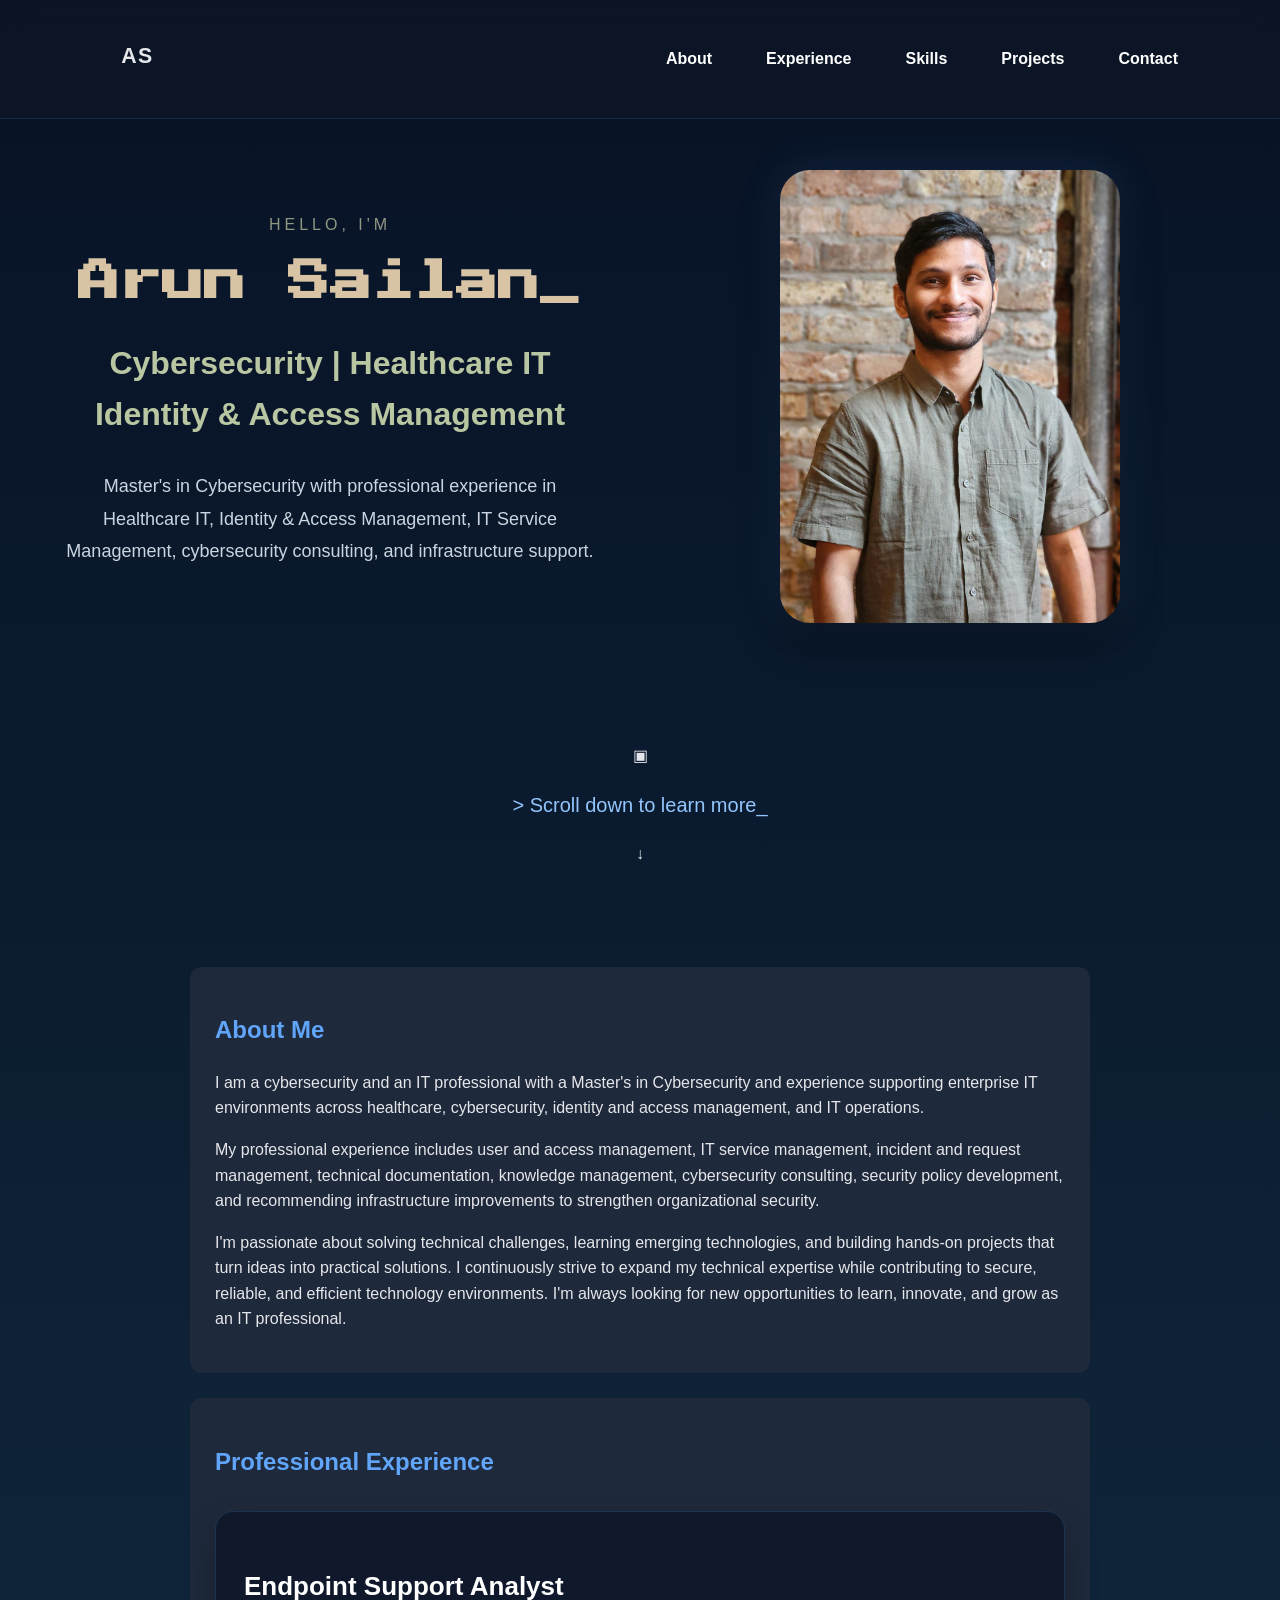
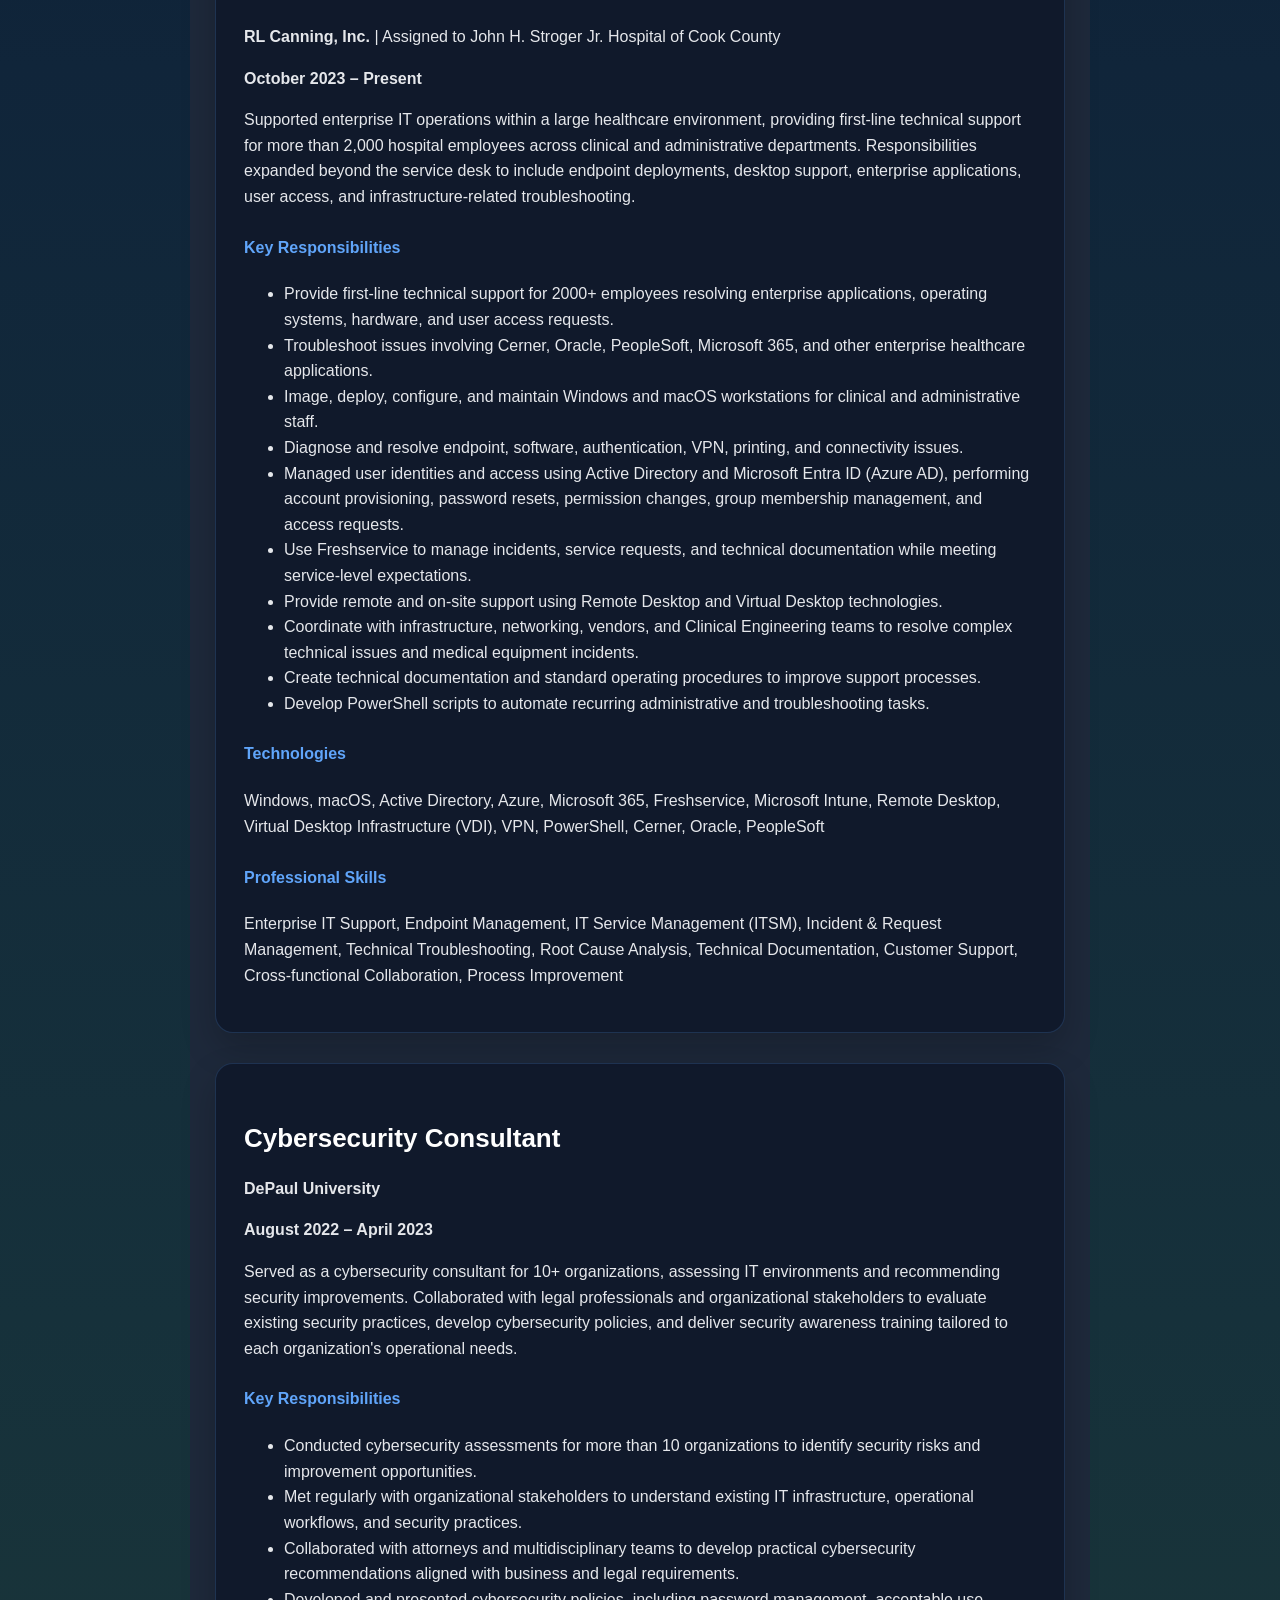
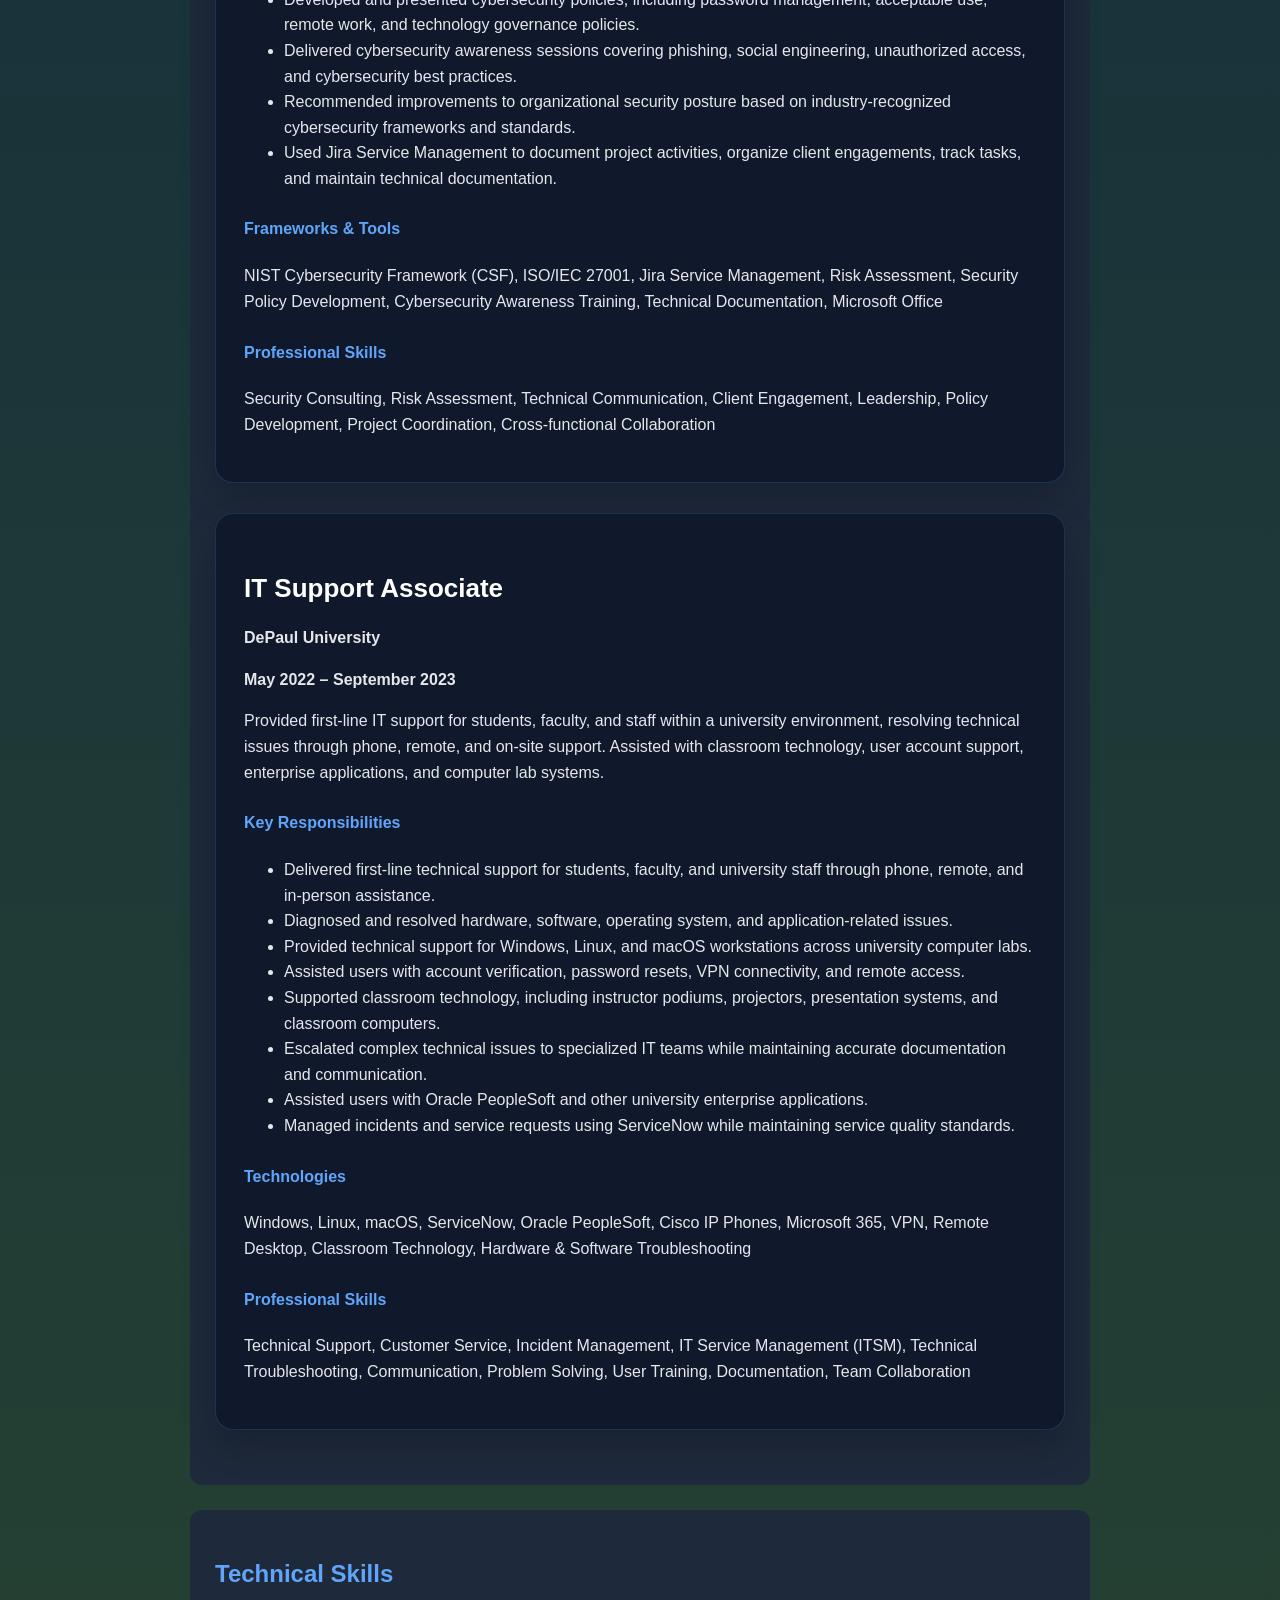
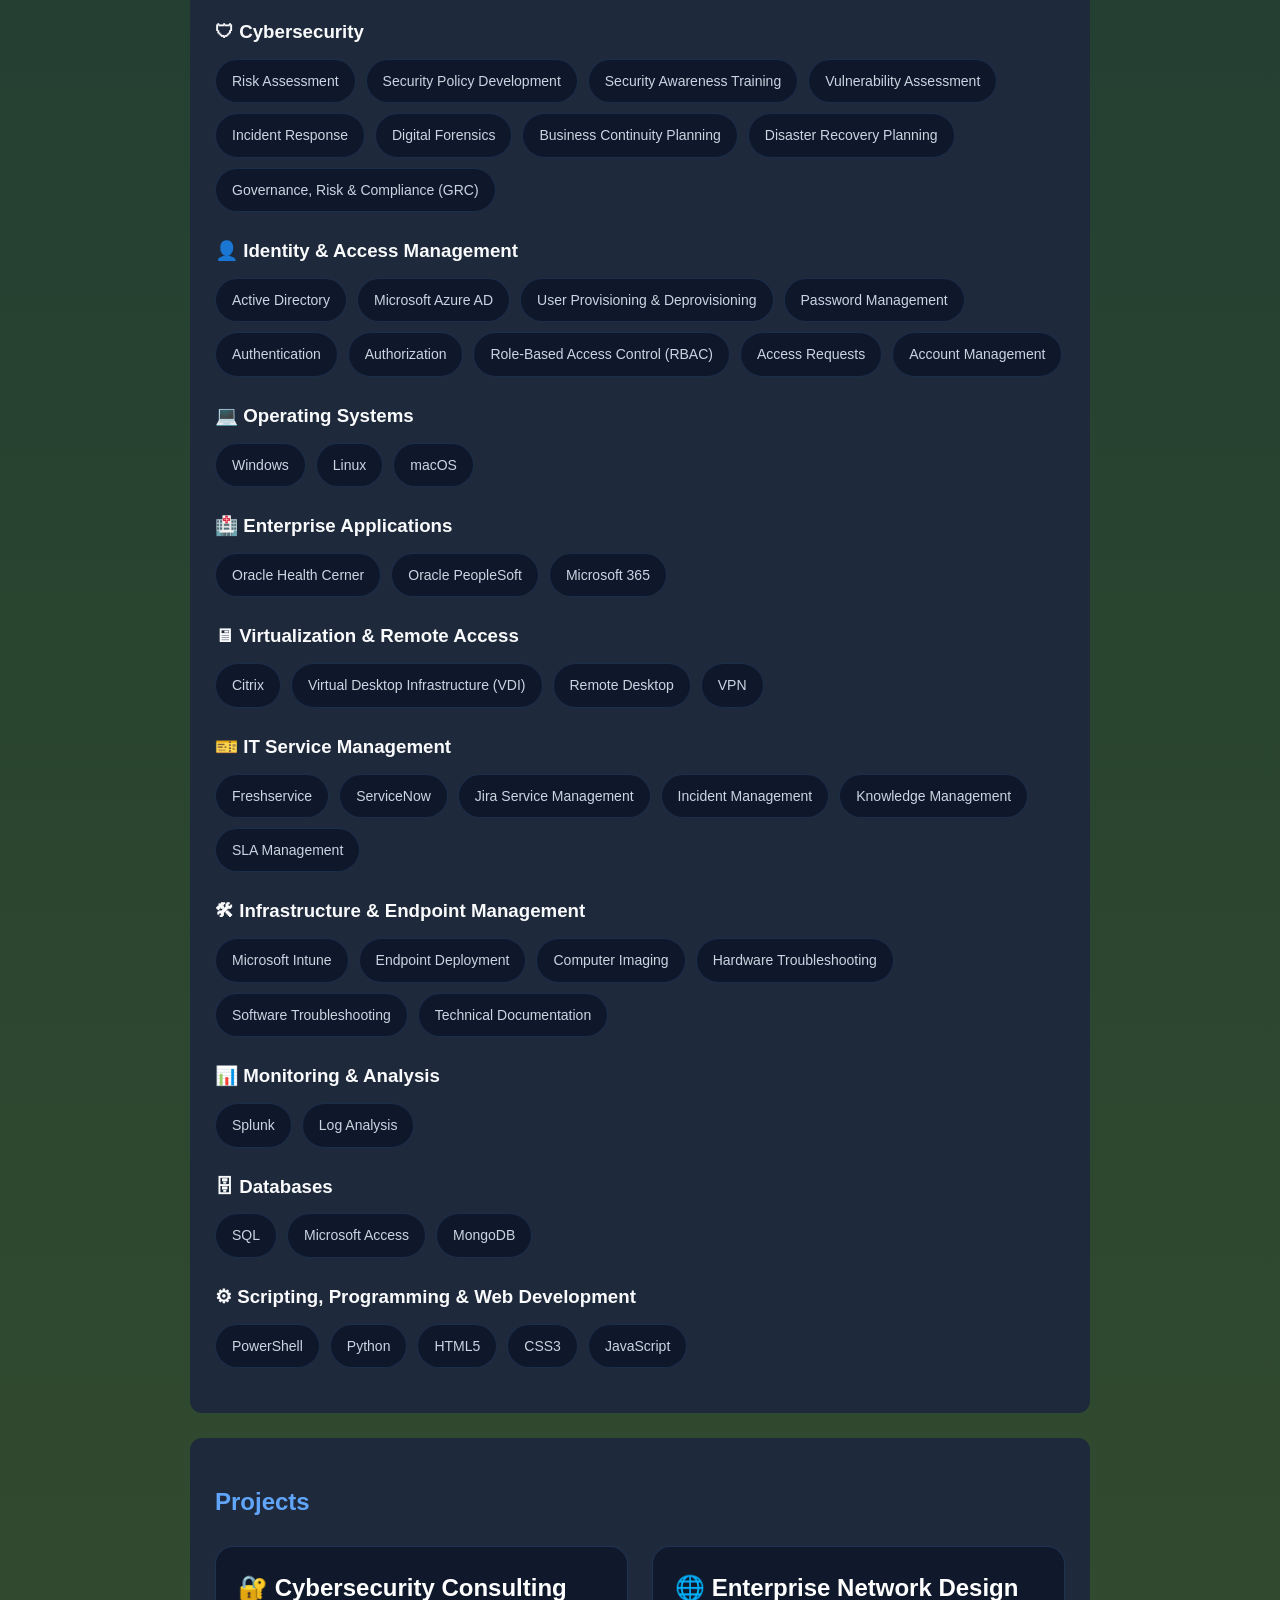
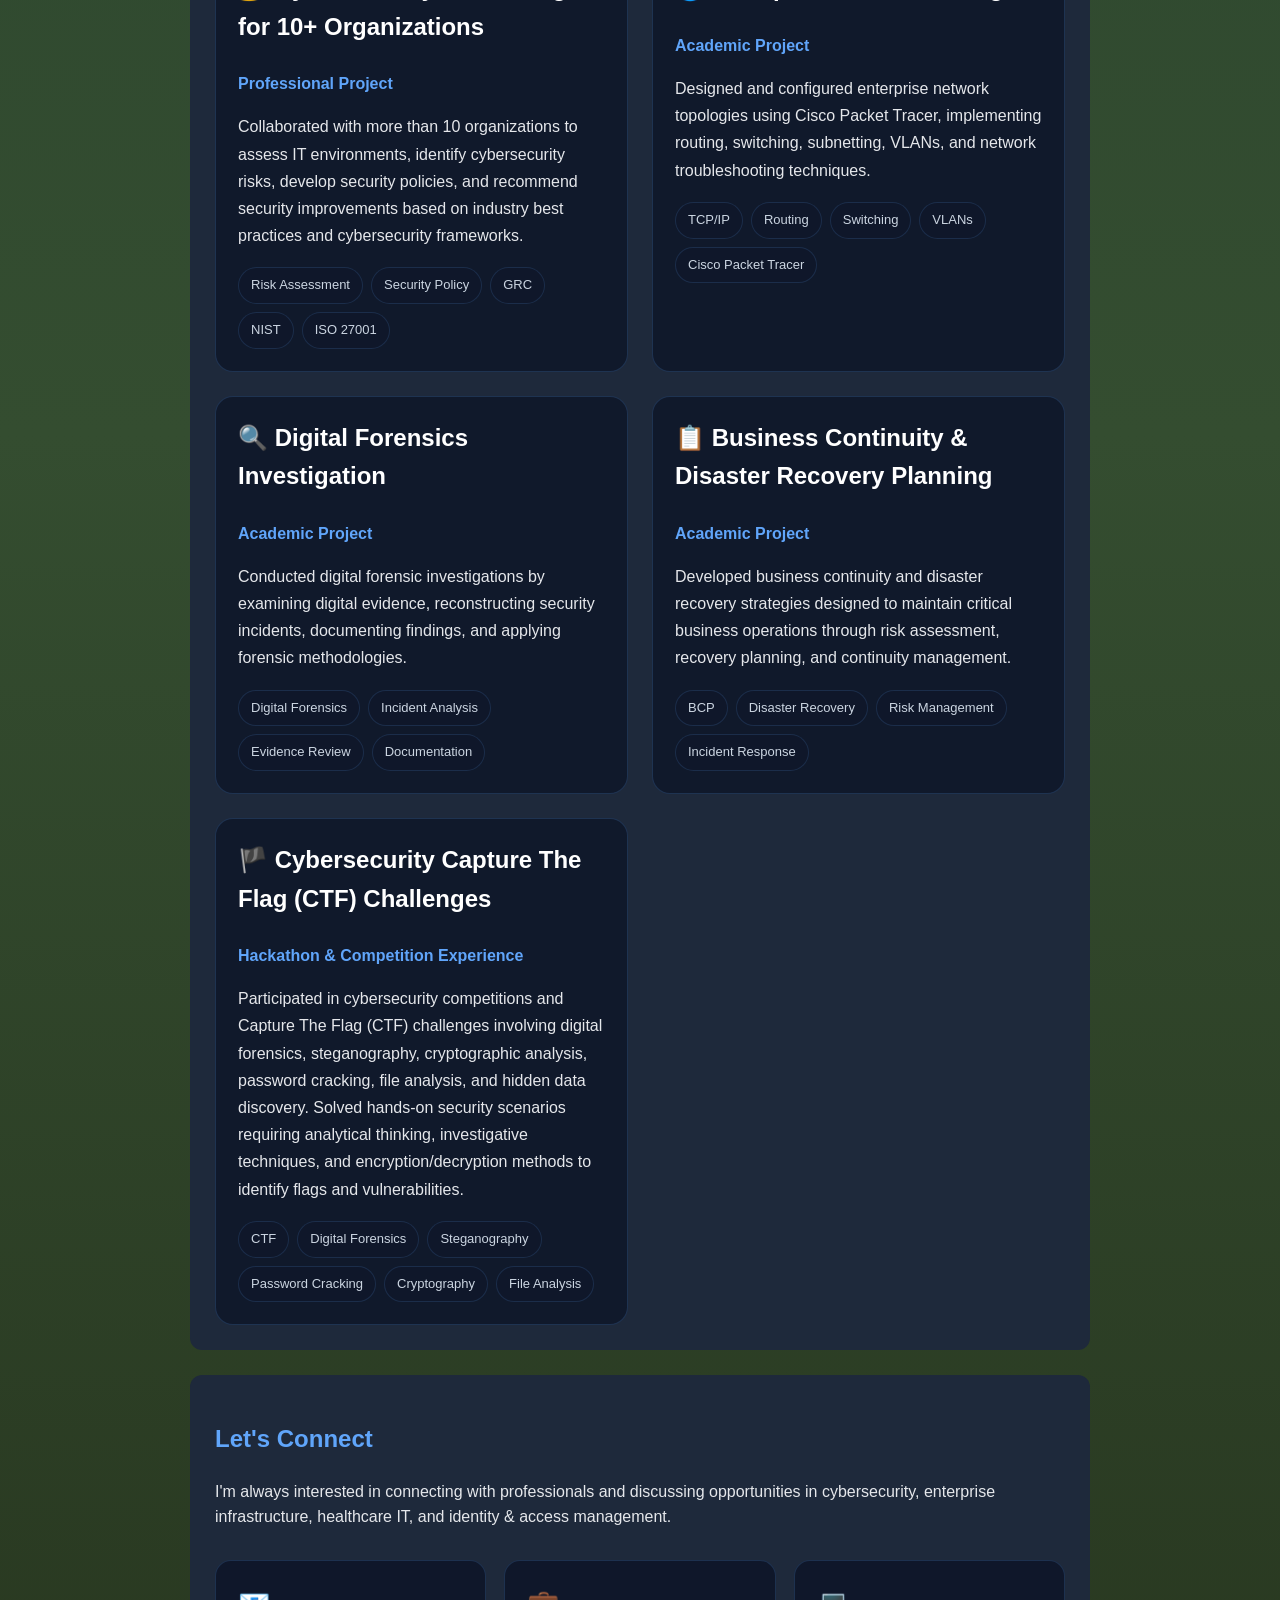
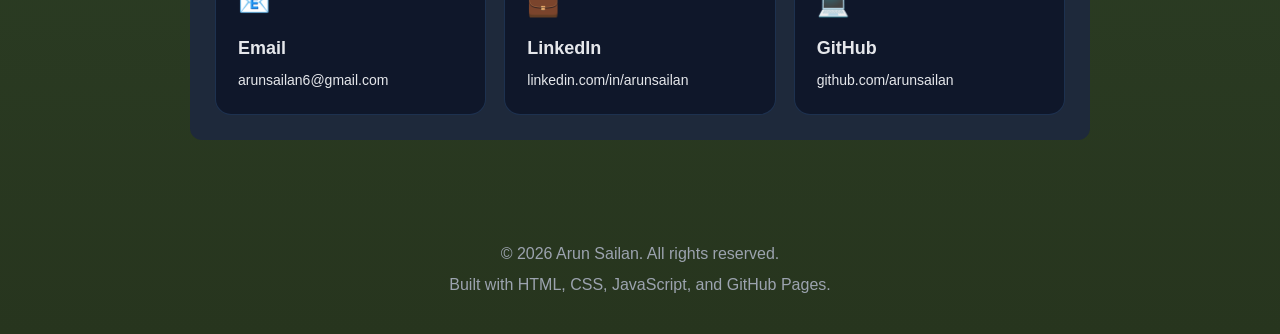
==== commit fb411d1b: "Update index.html" ====
--- a/index.html
+++ b/index.html
@@ -79,6 +79,13 @@
   <img src="profile.jpeg" alt="Arun Sailan">
 </div>
   </div>
+
+<div class="scroll-helper">
+  <div class="pixel-bot">▣</div>
+  <p>&gt; Scroll down to learn more_</p>
+  <span>↓</span>
+</div>
+    
 </header>
   
   <main>
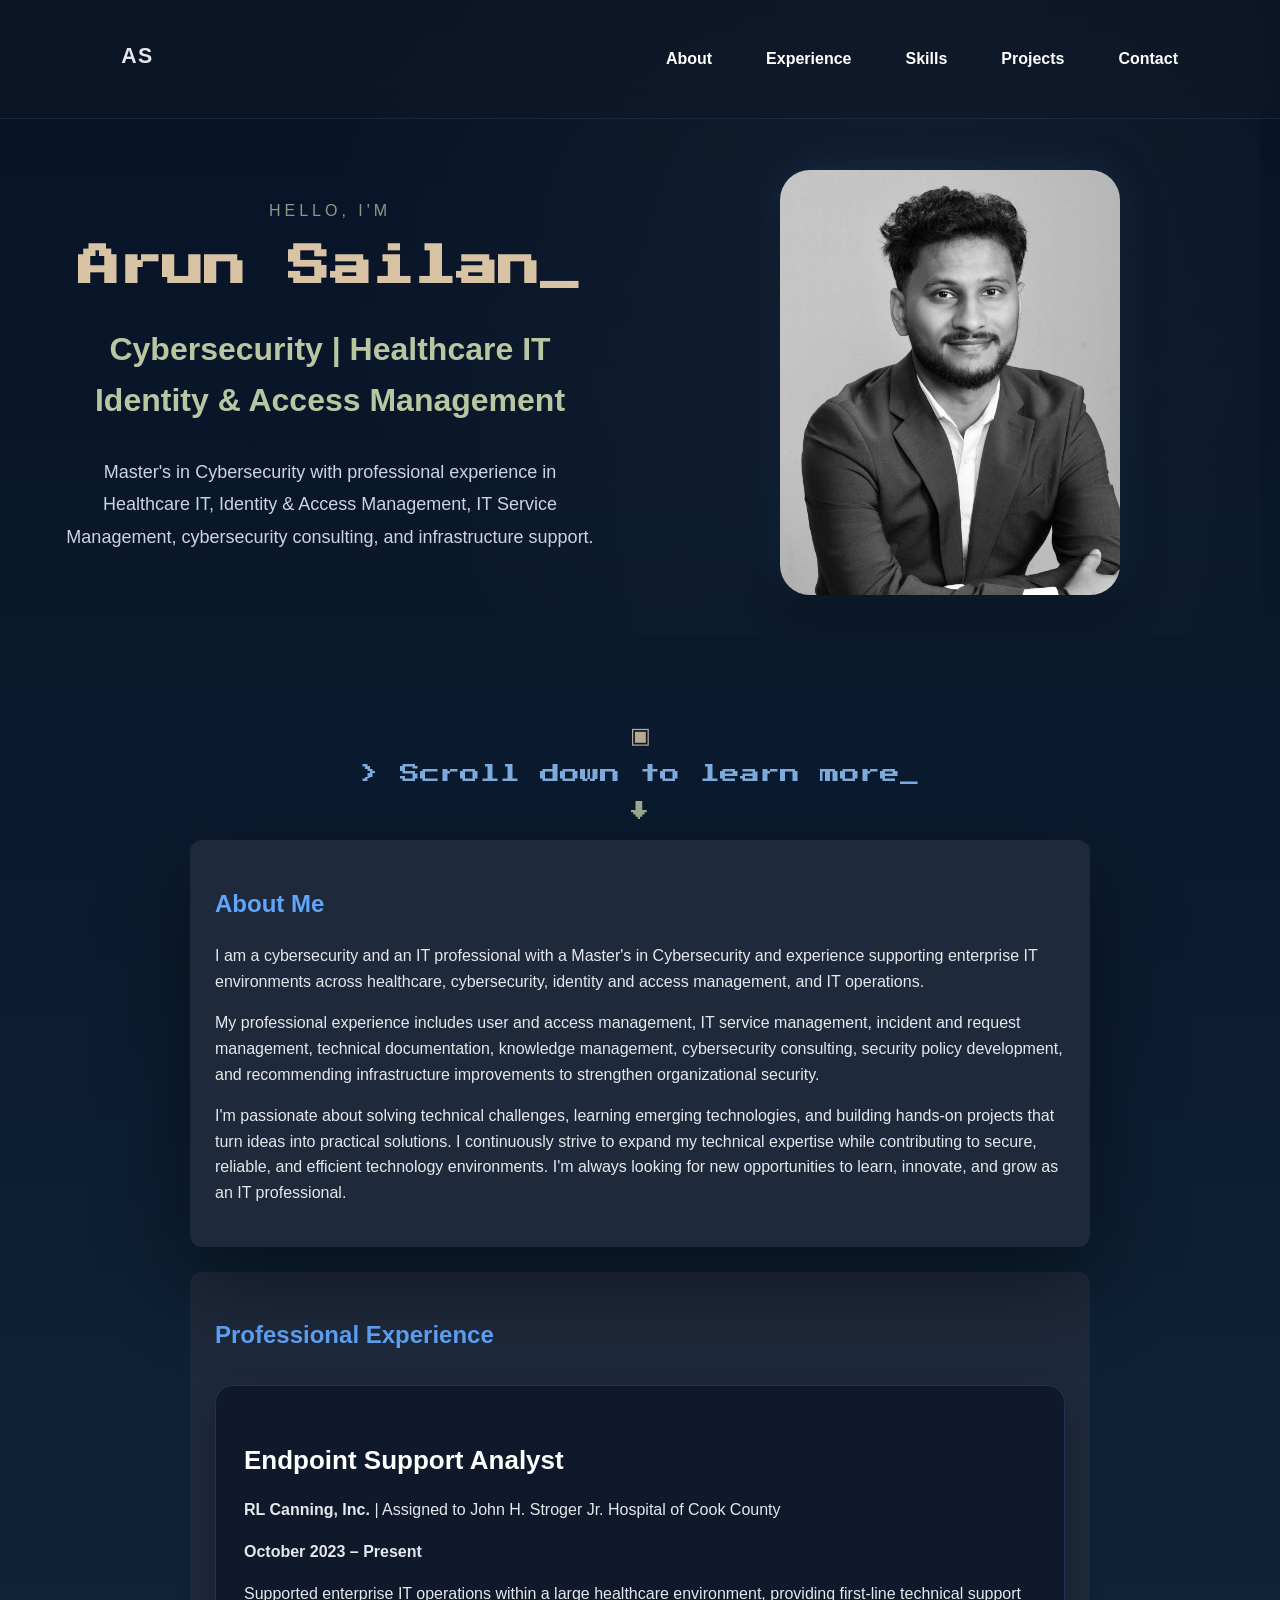
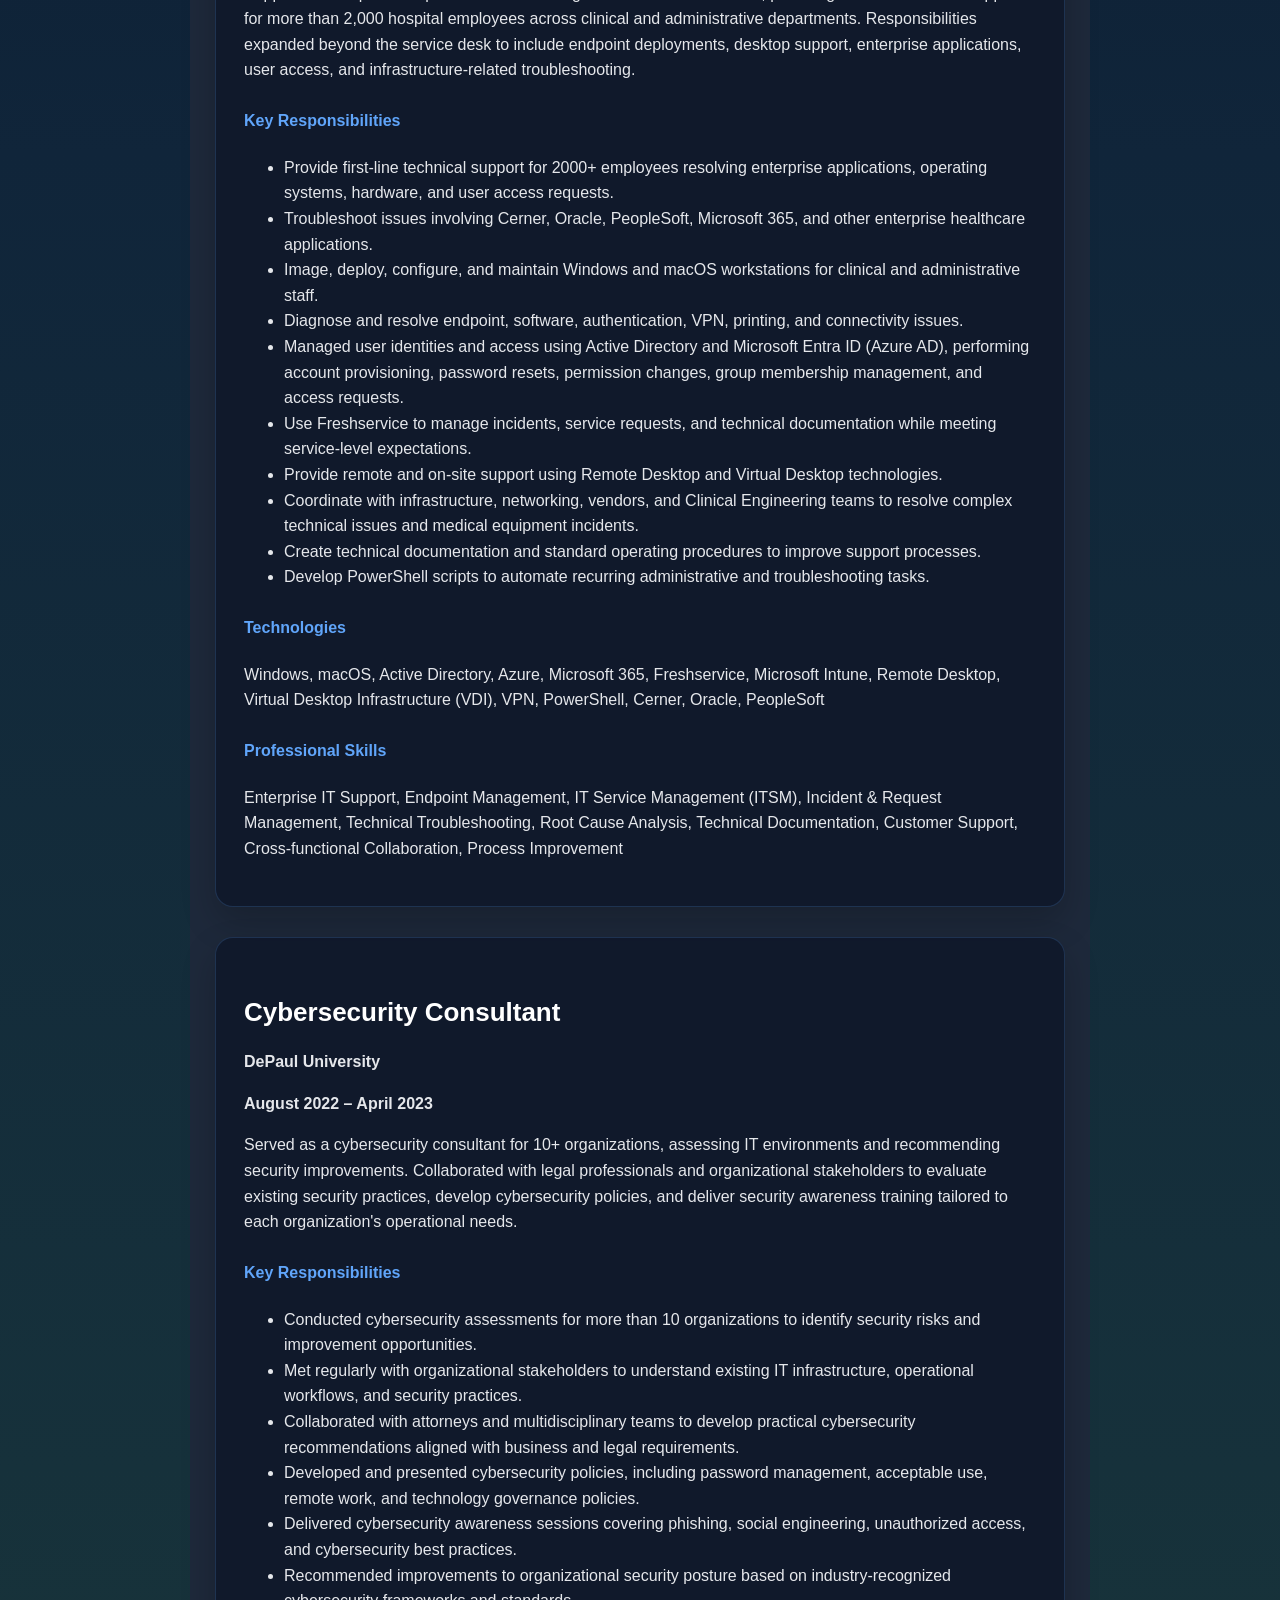
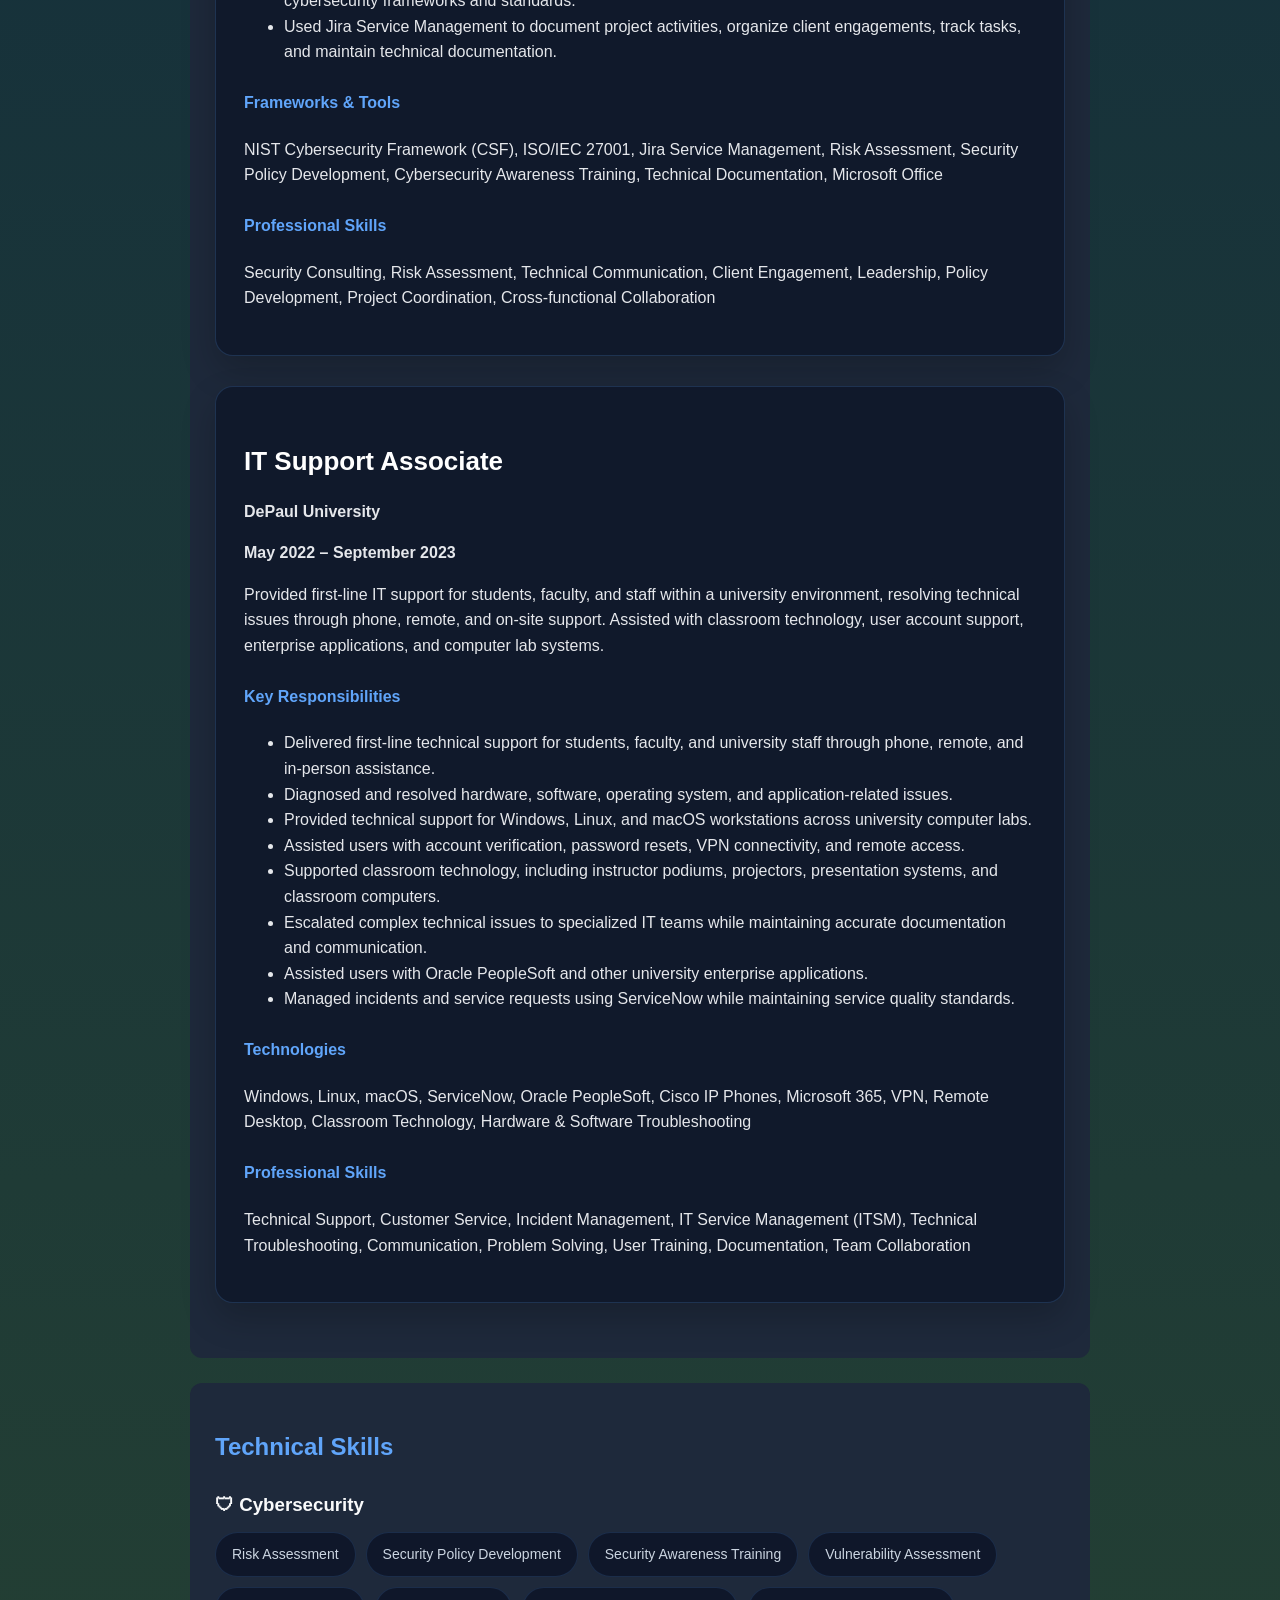
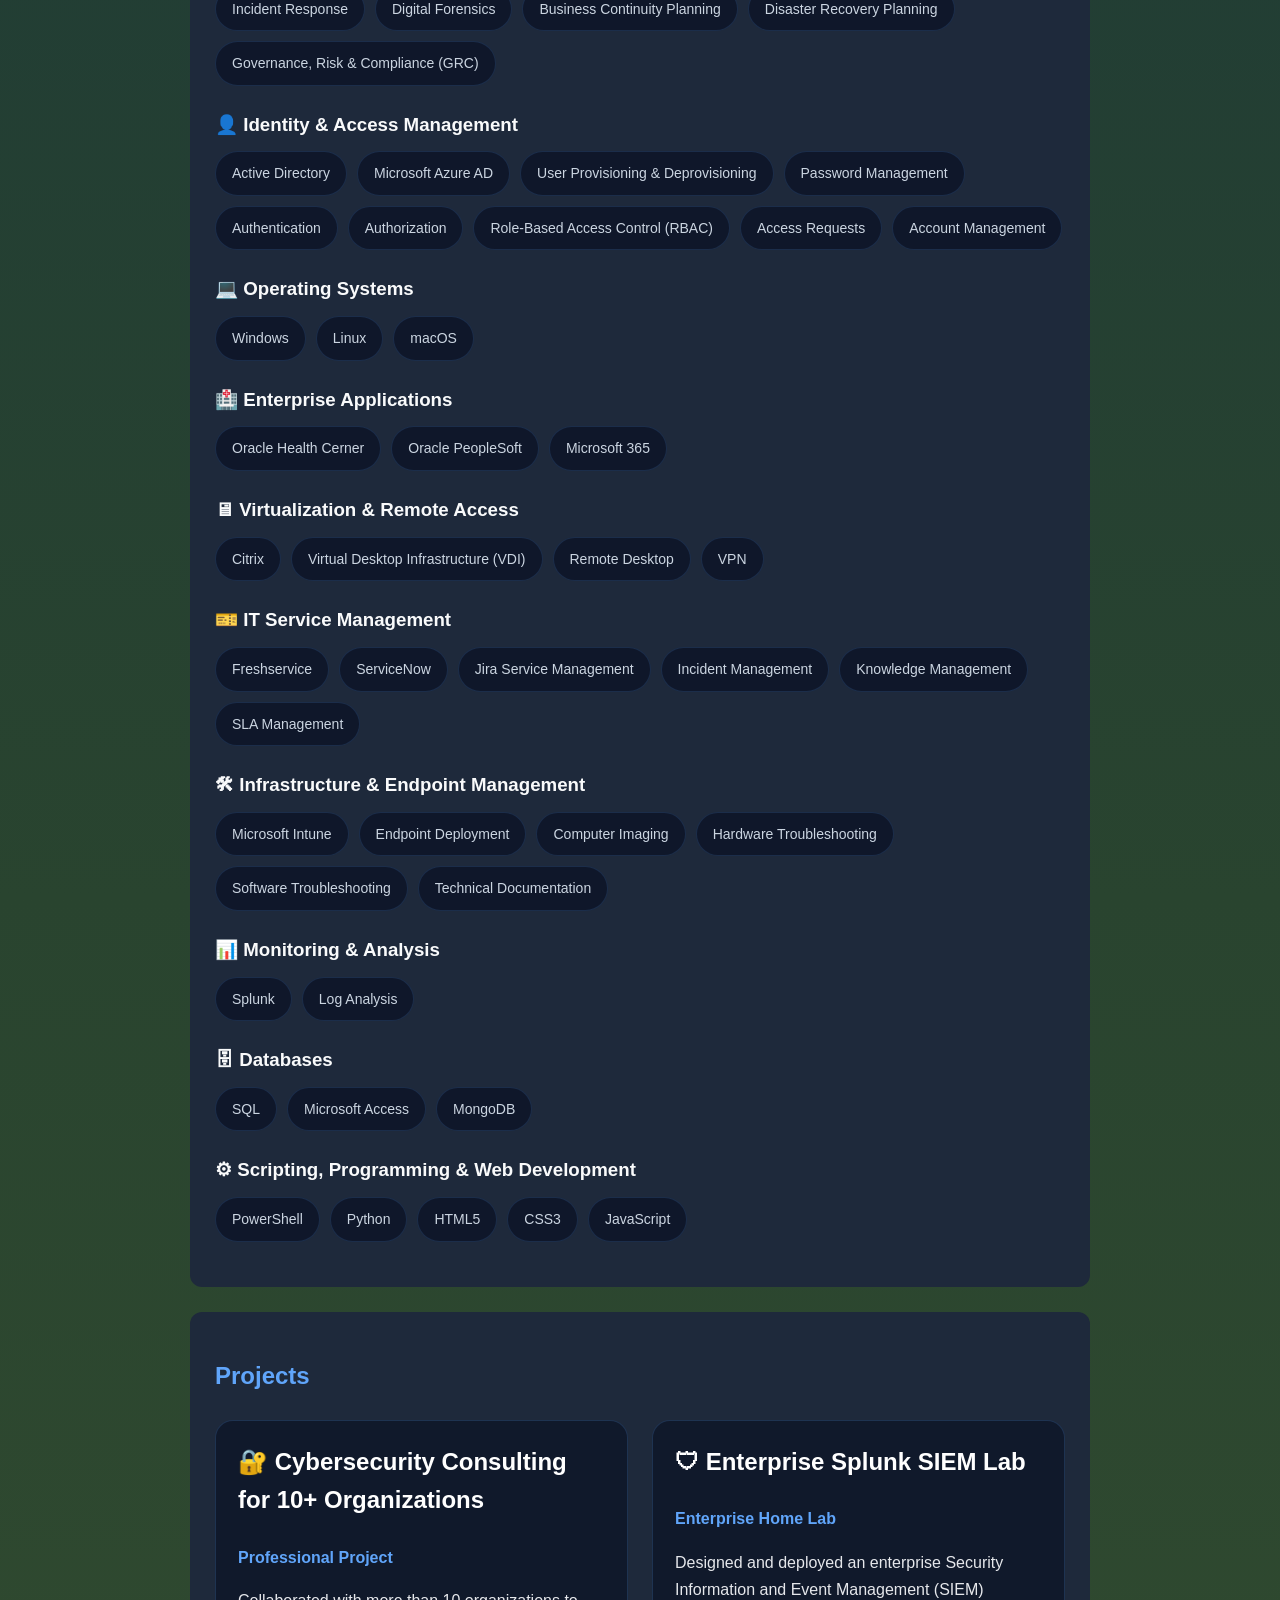
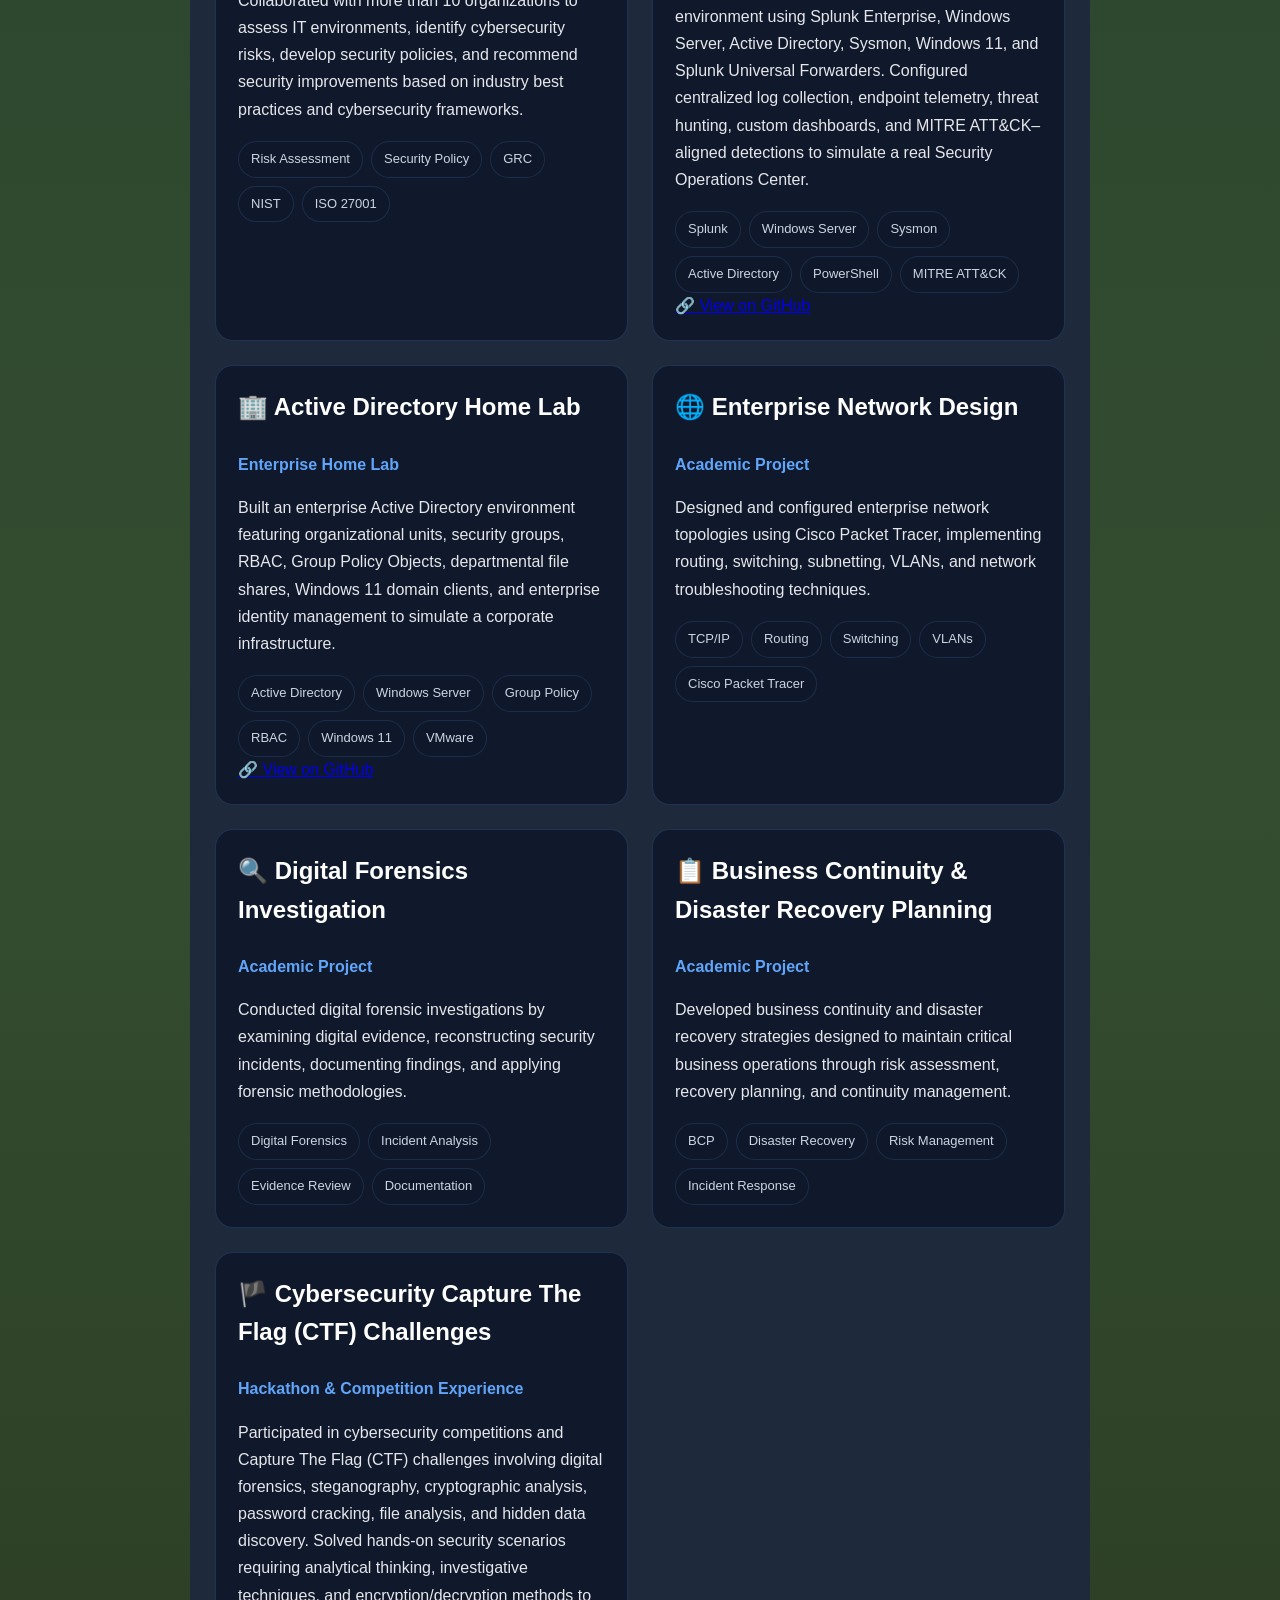
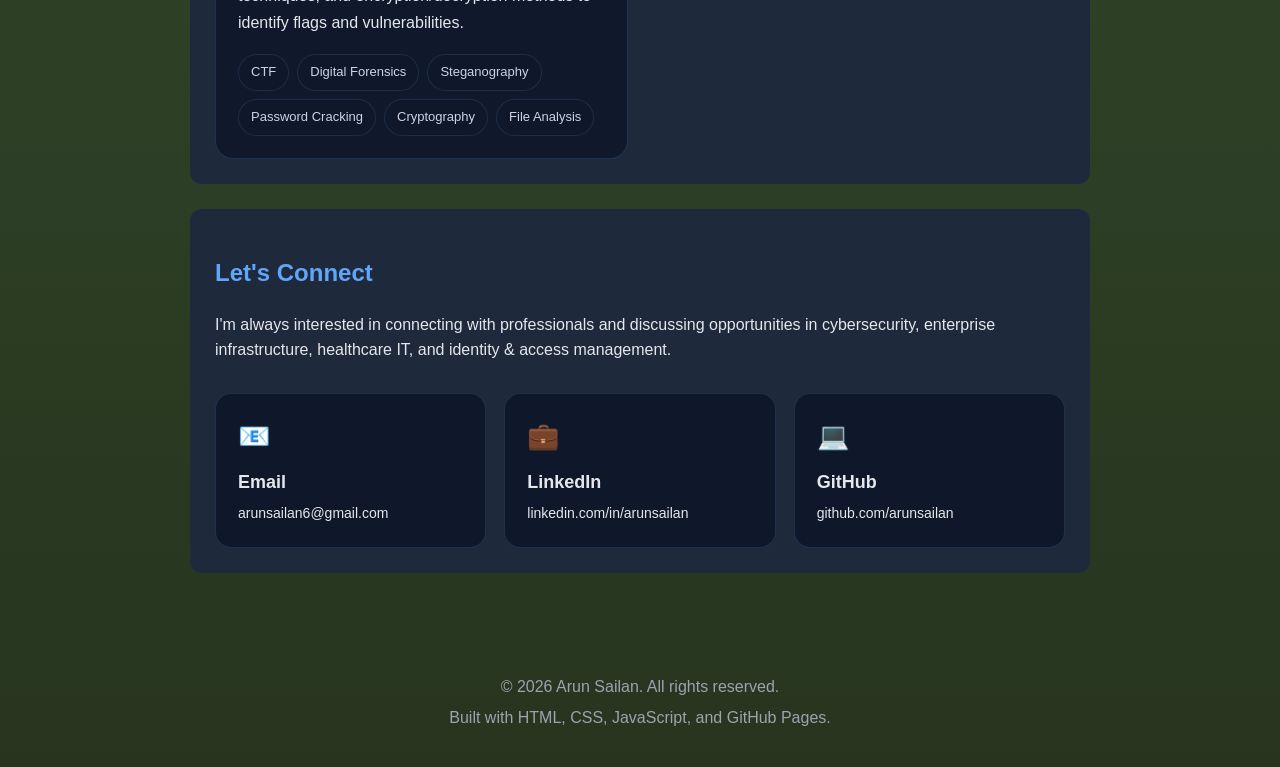
==== commit d176b61b: "Update index.html" ====
--- a/index.html
+++ b/index.html
@@ -320,7 +320,70 @@
         <span>ISO 27001</span>
       </div>
     </div>
-
+<div class="project-card">
+
+  <h3>🛡 Enterprise Splunk SIEM Lab</h3>
+
+  <p class="project-type">Enterprise Home Lab</p>
+
+  <p>
+    Designed and deployed an enterprise Security Information and Event Management
+    (SIEM) environment using Splunk Enterprise, Windows Server, Active Directory,
+    Sysmon, Windows 11, and Splunk Universal Forwarders. Configured centralized
+    log collection, endpoint telemetry, threat hunting, custom dashboards, and
+    MITRE ATT&CK–aligned detections to simulate a real Security Operations Center.
+  </p>
+
+  <div class="project-tags">
+      <span>Splunk</span>
+      <span>Windows Server</span>
+      <span>Sysmon</span>
+      <span>Active Directory</span>
+      <span>PowerShell</span>
+      <span>MITRE ATT&CK</span>
+  </div>
+
+  <a class="github-button"
+     href="https://github.com/arunsailan/Enterprise-Splunk-SIEM-Lab"
+     target="_blank"
+     rel="noopener noreferrer">
+     🔗 View on GitHub
+  </a>
+
+</div>
+
+
+<div class="project-card">
+
+  <h3>🏢 Active Directory Home Lab</h3>
+
+  <p class="project-type">Enterprise Home Lab</p>
+
+  <p>
+    Built an enterprise Active Directory environment featuring organizational
+    units, security groups, RBAC, Group Policy Objects, departmental file shares,
+    Windows 11 domain clients, and enterprise identity management to simulate
+    a corporate infrastructure.
+  </p>
+
+  <div class="project-tags">
+      <span>Active Directory</span>
+      <span>Windows Server</span>
+      <span>Group Policy</span>
+      <span>RBAC</span>
+      <span>Windows 11</span>
+      <span>VMware</span>
+  </div>
+
+  <a class="github-button"
+     href="https://github.com/arunsailan/Active-Directory-Home-Lab"
+     target="_blank"
+     rel="noopener noreferrer">
+     🔗 View on GitHub
+  </a>
+
+</div>
+    
     <div class="project-card">
       <h3>🌐 Enterprise Network Design</h3>
       <p class="project-type">Academic Project</p>
--- a/style.css
+++ b/style.css
@@ -26,7 +26,7 @@
 header {
   text-align: center;
   padding: 0 20px 60px;
-  background: #transparent;
+  background: transparent;
 }
 
 header h1 {
@@ -184,6 +184,9 @@
 
 /* Hero Section */
 .hero {
+  position: relative;
+  overflow: hidden;
+
   max-width: 1200px;
   margin: 0 auto 80px;
   display: flex;
@@ -193,6 +196,28 @@
   padding: 170px 40px 40px 40px;
 }
 
+.hero::before{
+    content:"";
+    position:absolute;
+    inset:0;
+    pointer-events:none;
+
+    background:
+      radial-gradient(
+        circle at 72% 35%,
+        rgba(255,255,255,.04) 0%,
+        rgba(185,198,162,.03) 25%,
+        transparent 60%
+      );
+
+    z-index:0;
+}
+
+.hero > *{
+    position:relative;
+    z-index:1;
+}
+
 .hero-text {
     flex: 1;
 }
@@ -240,8 +265,10 @@
     z-index: 2;
 }
 
-.hero-image img:hover {
-    transform: translateY(-8px);
+.hero-image {
+    transform-style: preserve-3d;
+    transition: transform .35s cubic-bezier(.22,.61,.36,1);
+    will-change: transform;
 }
 
 .logo-container {
@@ -475,7 +502,7 @@
     flex-direction: column;
     text-align: center;
     gap: 40px;
-    padding: 150px 20px 0 20px;
+    padding: 260px 20px 0 20px;
   }
 
   .hero-text h1 {
@@ -609,3 +636,64 @@
         opacity: 0;
     }
 }
+
+.scroll-helper {
+  margin-top: 40px;
+  text-align: center;
+  color: #b9c6a2;
+  font-family: 'Press Start 2P', monospace;
+  font-size: 13px;
+  opacity: 0.85;
+  animation: floatHelper 2.5s ease-in-out infinite;
+}
+
+.pixel-bot {
+  font-size: 22px;
+  margin-bottom: 8px;
+  color: #d8c3a5;
+}
+
+.scroll-helper p {
+  margin: 6px 0;
+}
+
+.scroll-helper span {
+  display: block;
+  margin-top: 4px;
+  margin-bottom: 35px;
+  font-size: 18px;
+  animation: bounceArrow 1.2s infinite;
+}
+
+@keyframes floatHelper {
+  0%, 100% {
+    transform: translateY(0);
+  }
+  50% {
+    transform: translateY(-8px);
+  }
+}
+
+@keyframes bounceArrow {
+  0%, 100% {
+    transform: translateY(0);
+    opacity: 0.5;
+  }
+  50% {
+    transform: translateY(6px);
+    opacity: 1;
+  }
+}
+
+#about {
+  margin-top: -120px;
+  position: relative;
+  z-index: 5;
+  box-shadow: 0 35px 90px rgba(0, 0, 0, 0.45);
+}
+
+.hero-image {
+    transform-style: preserve-3d;
+    transition: transform .35s cubic-bezier(.22,.61,.36,1);
+    will-change: transform;
+}
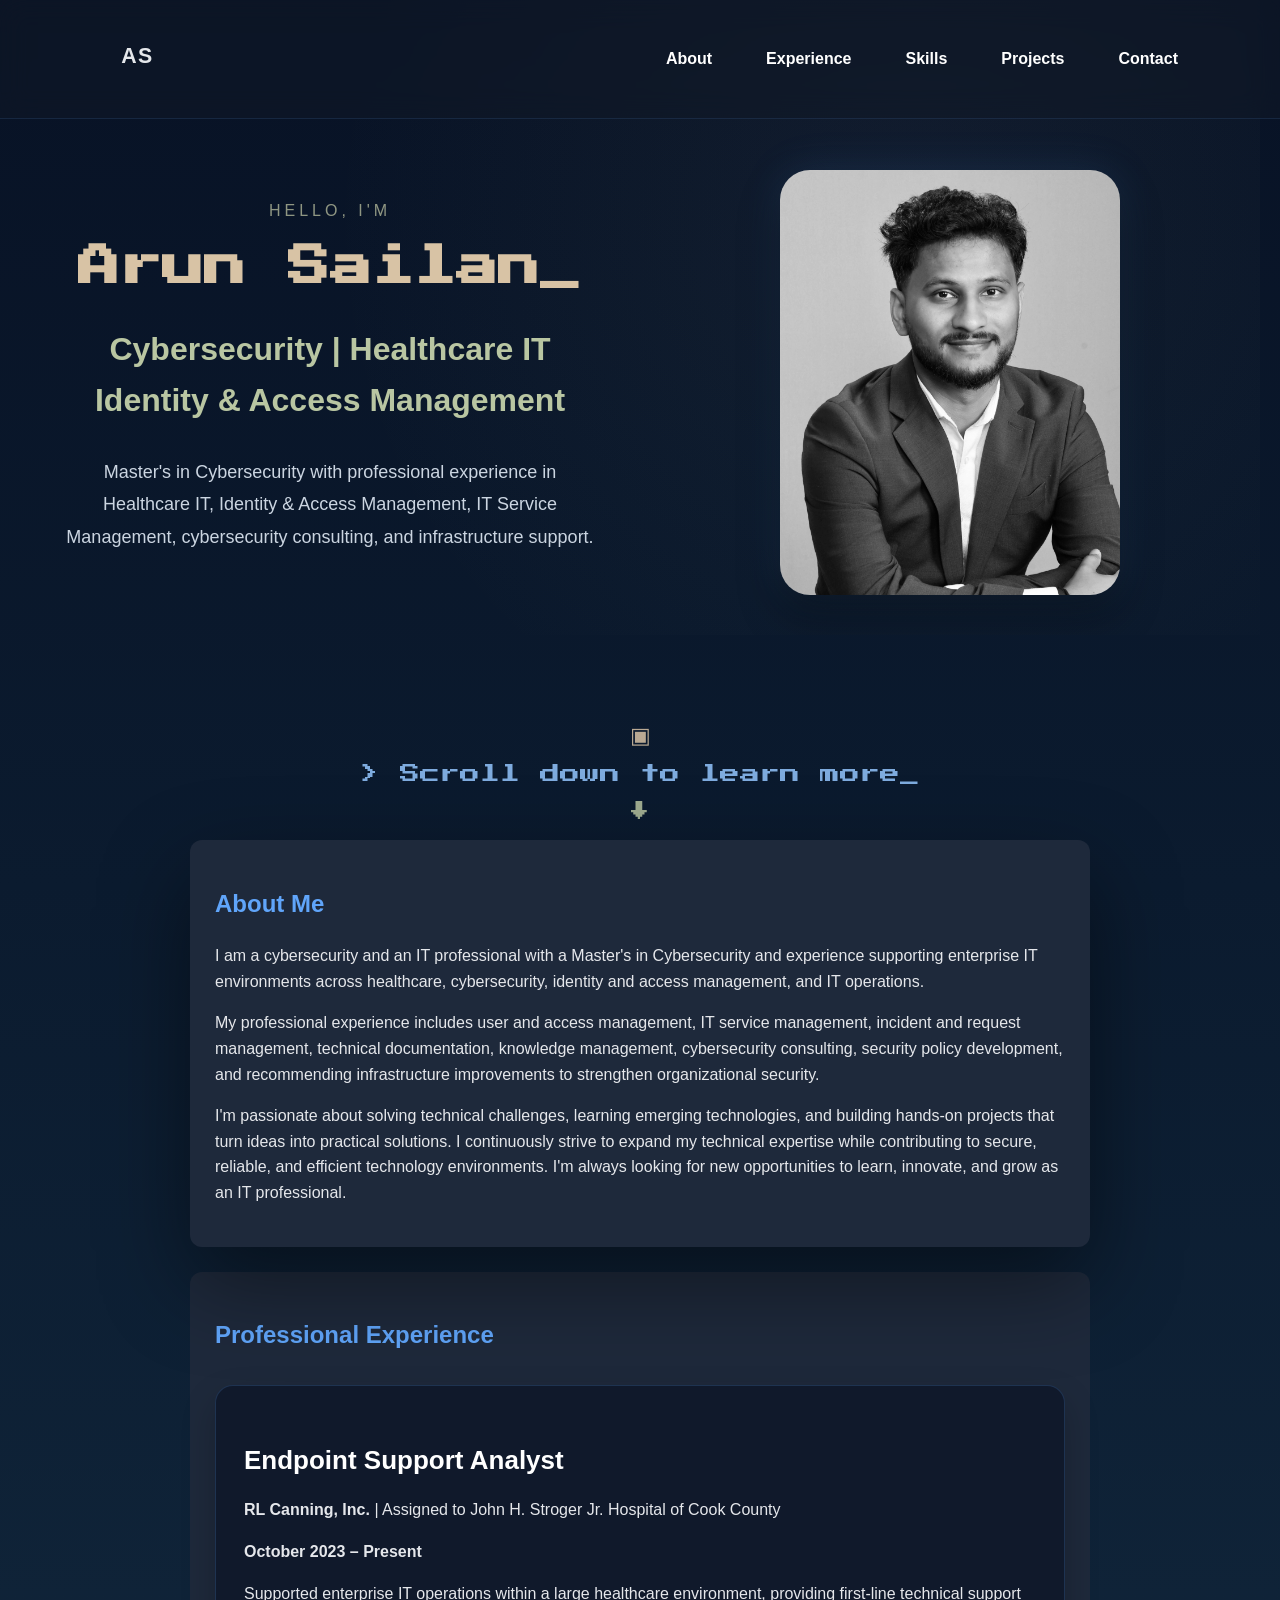
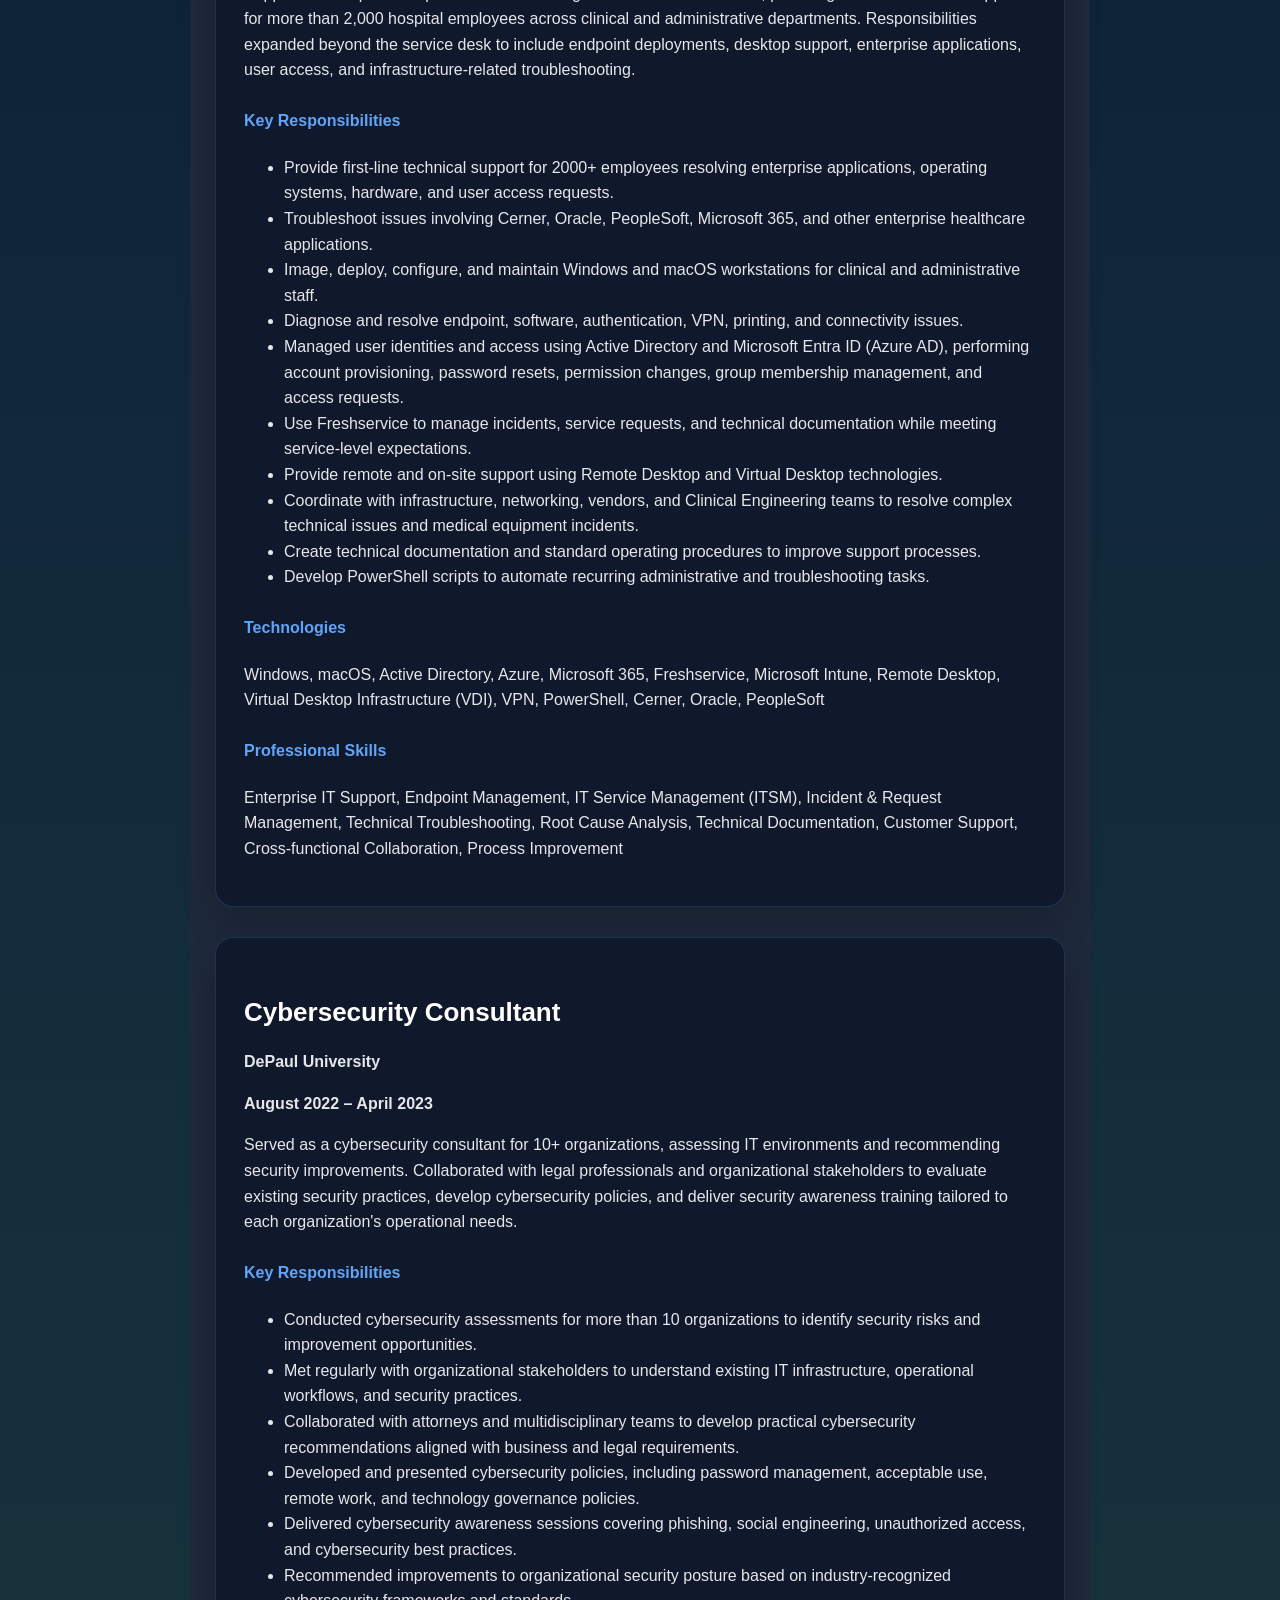
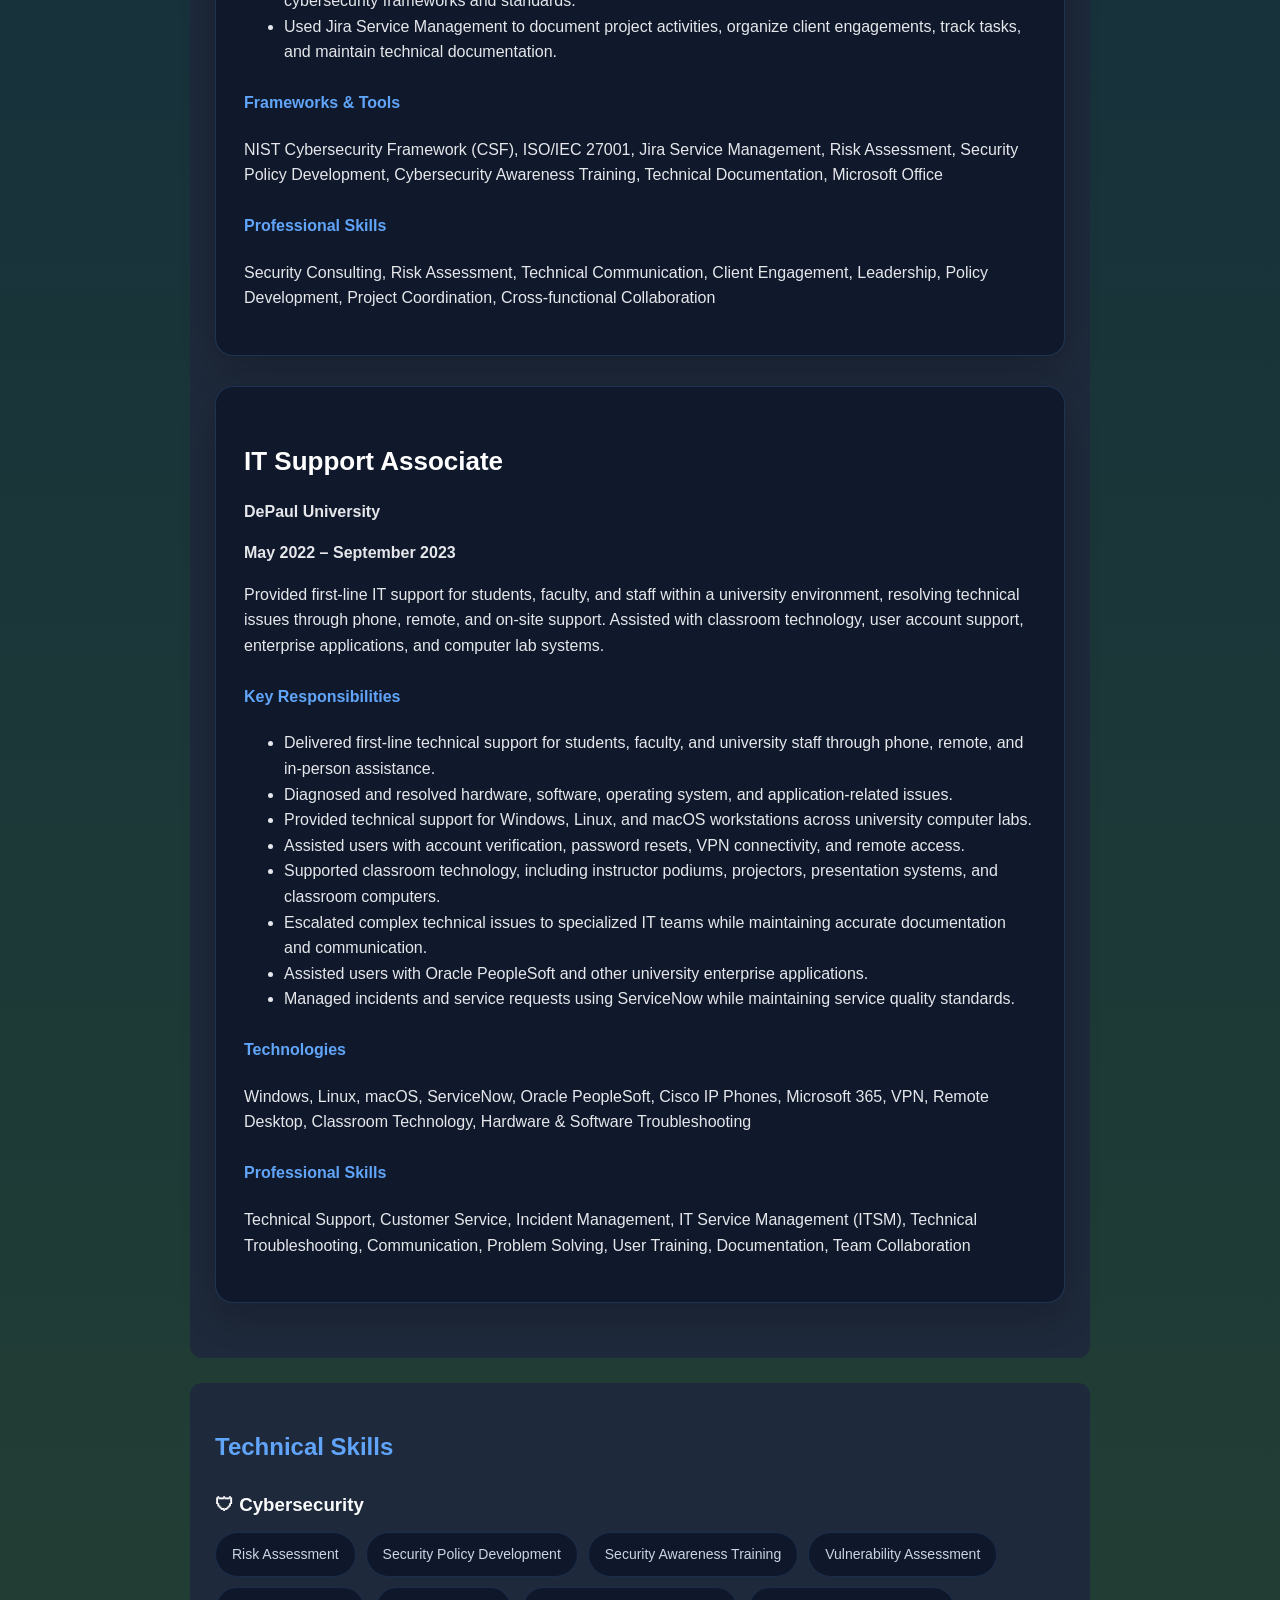
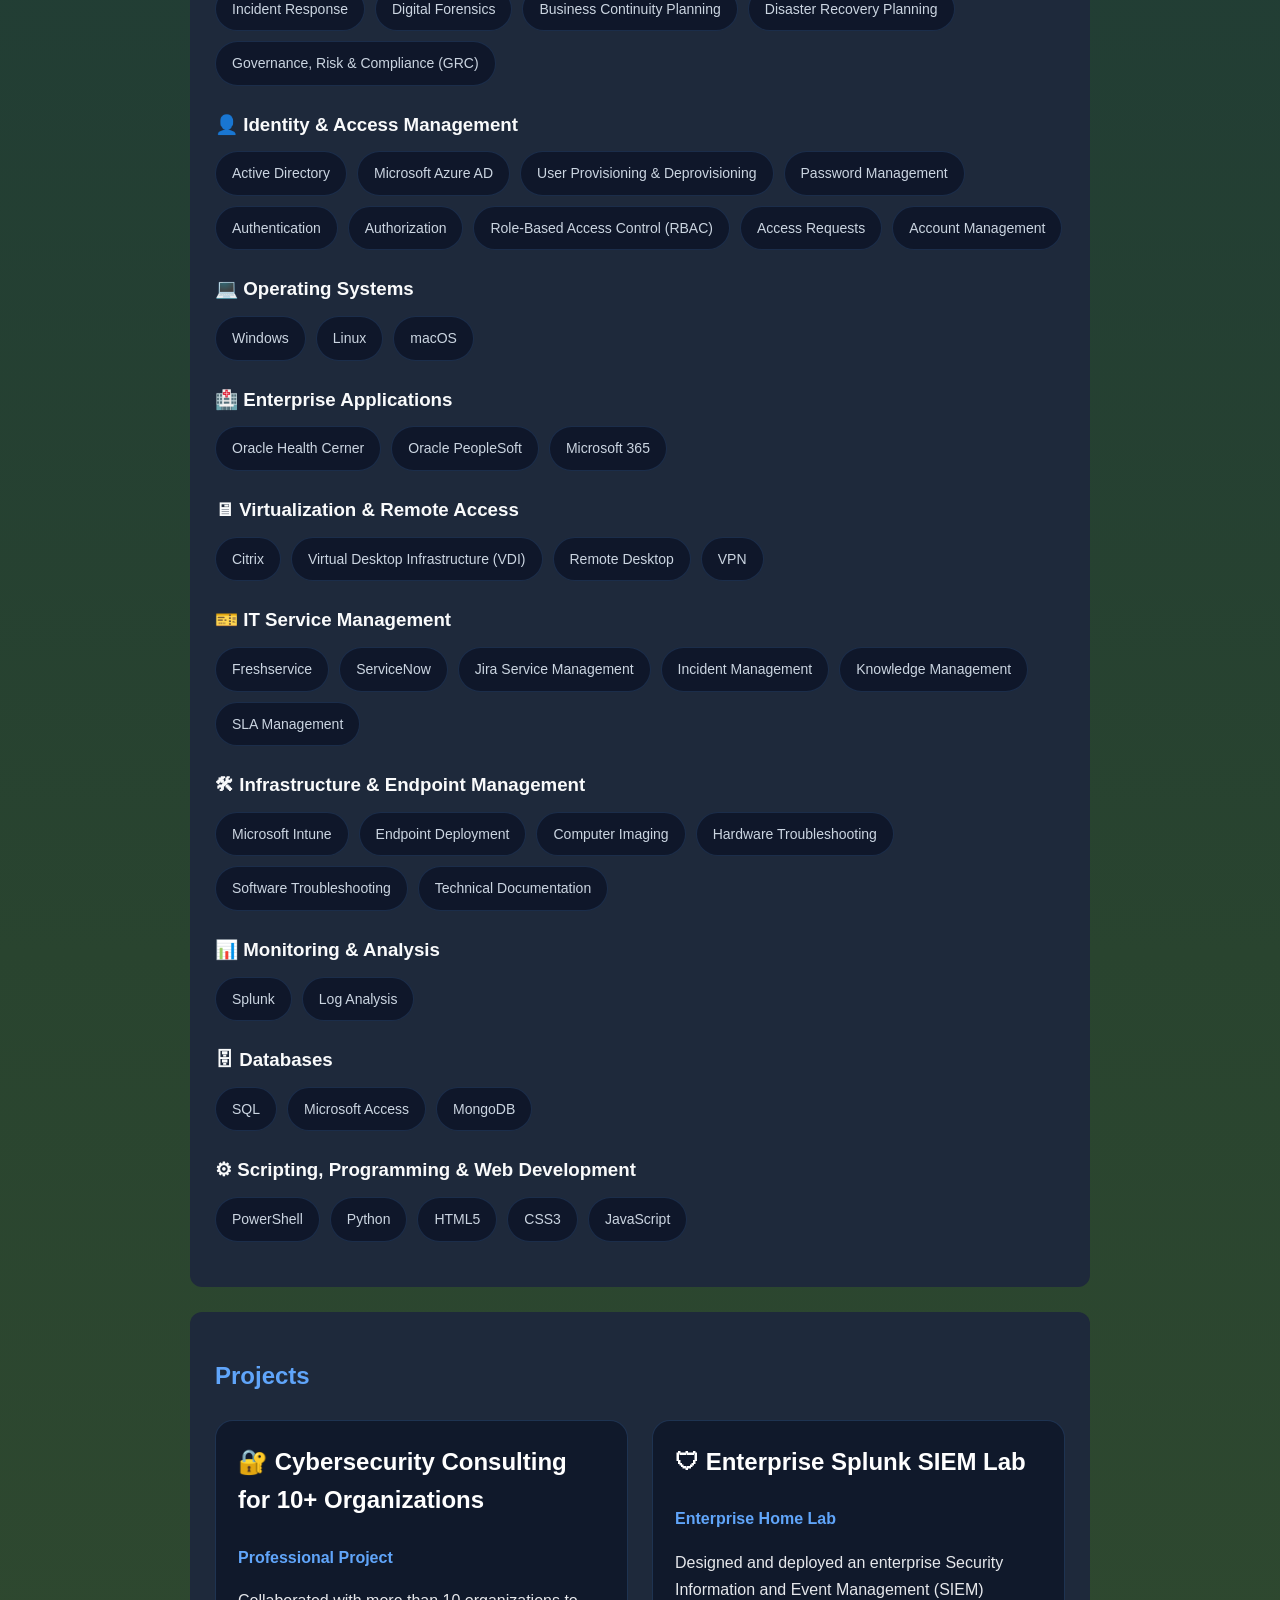
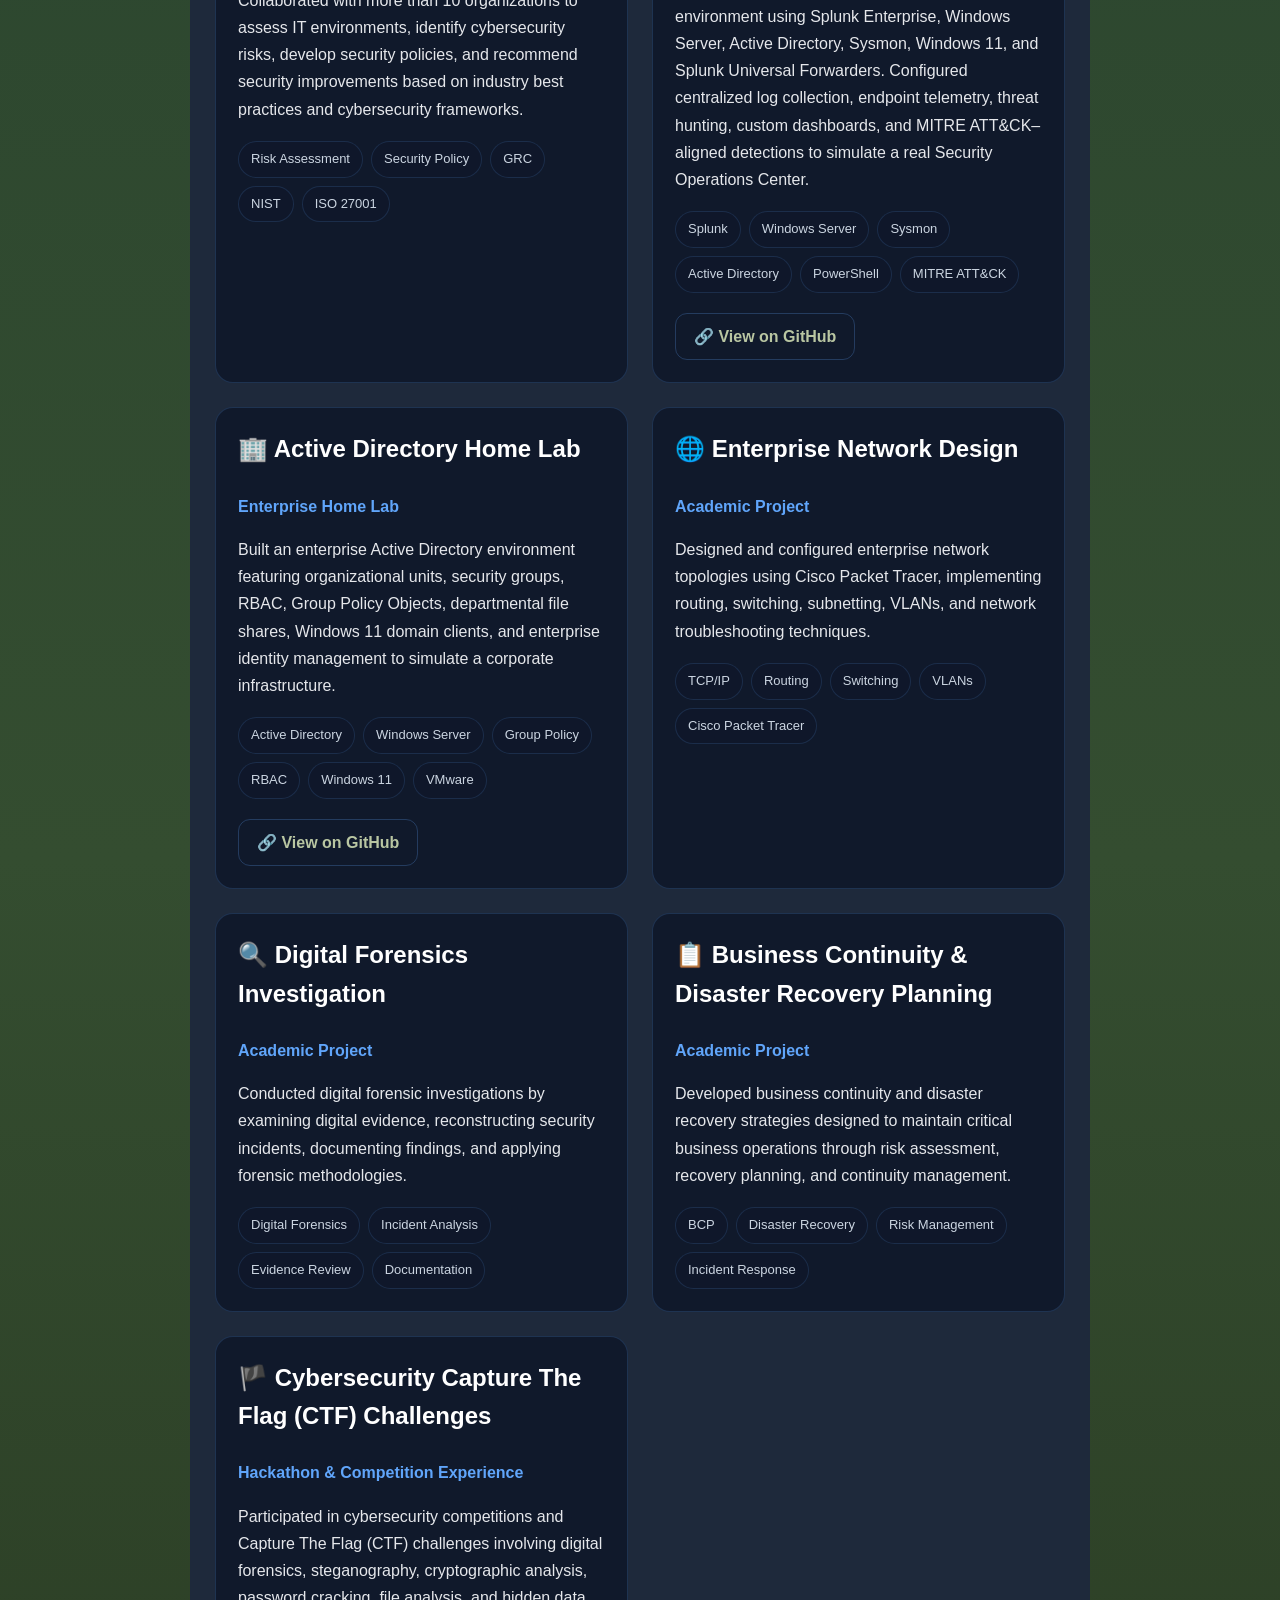
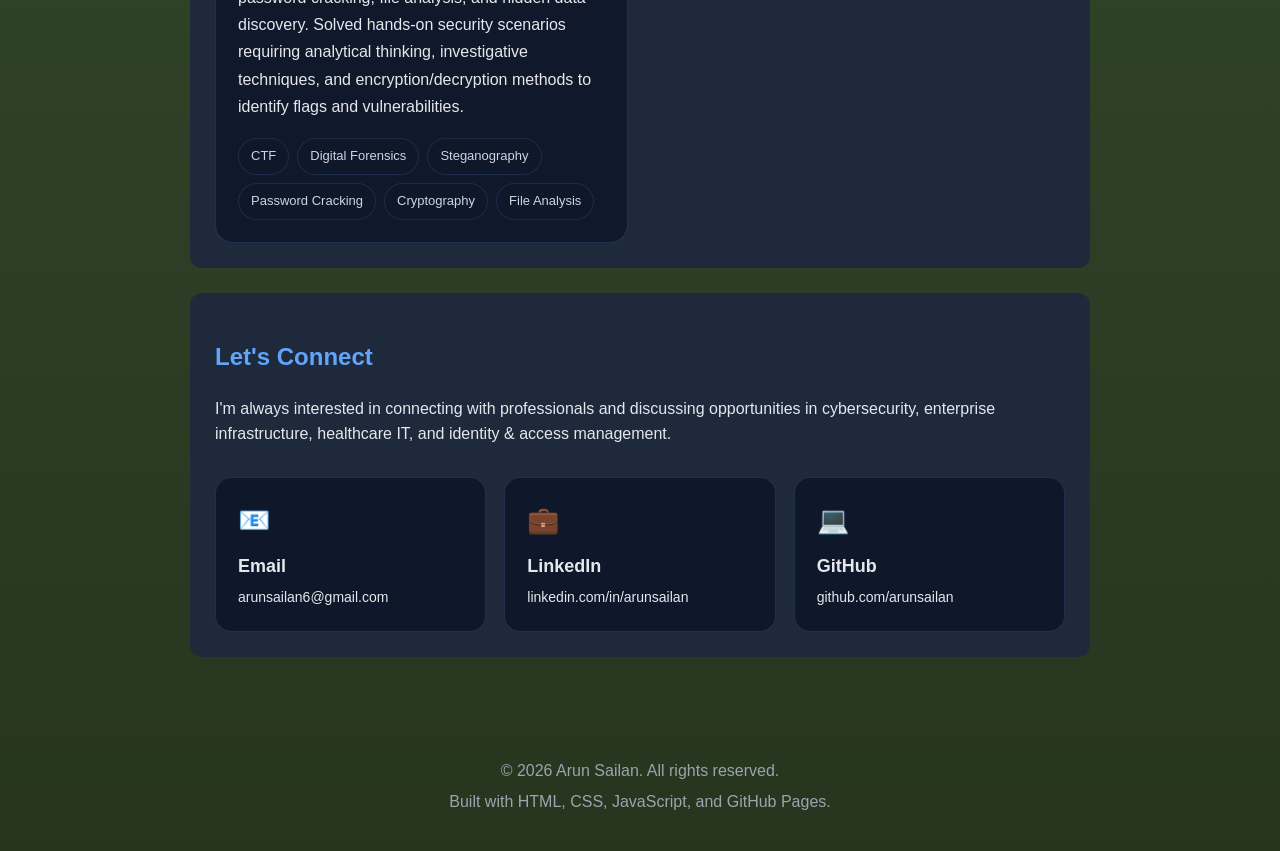
==== commit bf5ecbfa: "Update index.html" ====
--- a/index.html
+++ b/index.html
@@ -376,7 +376,7 @@
   </div>
 
   <a class="github-button"
-     href="https://github.com/arunsailan/Active-Directory-Home-Lab"
+     href="https://github.com/arunsailan/Enterprise-Active-Directory-Home-Lab"
      target="_blank"
      rel="noopener noreferrer">
      🔗 View on GitHub
--- a/style.css
+++ b/style.css
@@ -697,3 +697,28 @@
     transition: transform .35s cubic-bezier(.22,.61,.36,1);
     will-change: transform;
 }
+
+.github-button{
+    display:inline-flex;
+    align-items:center;
+    gap:8px;
+
+    margin-top:20px;
+    padding:10px 18px;
+
+    border:1px solid rgba(96,165,250,.25);
+    border-radius:12px;
+
+    color:#b9c6a2;
+    text-decoration:none;
+    font-weight:600;
+
+    transition:all .25s ease;
+}
+
+.github-button:hover{
+    background:rgba(96,165,250,.08);
+    border-color:rgba(96,165,250,.55);
+    color:#ffffff;
+    transform:translateX(4px);
+}
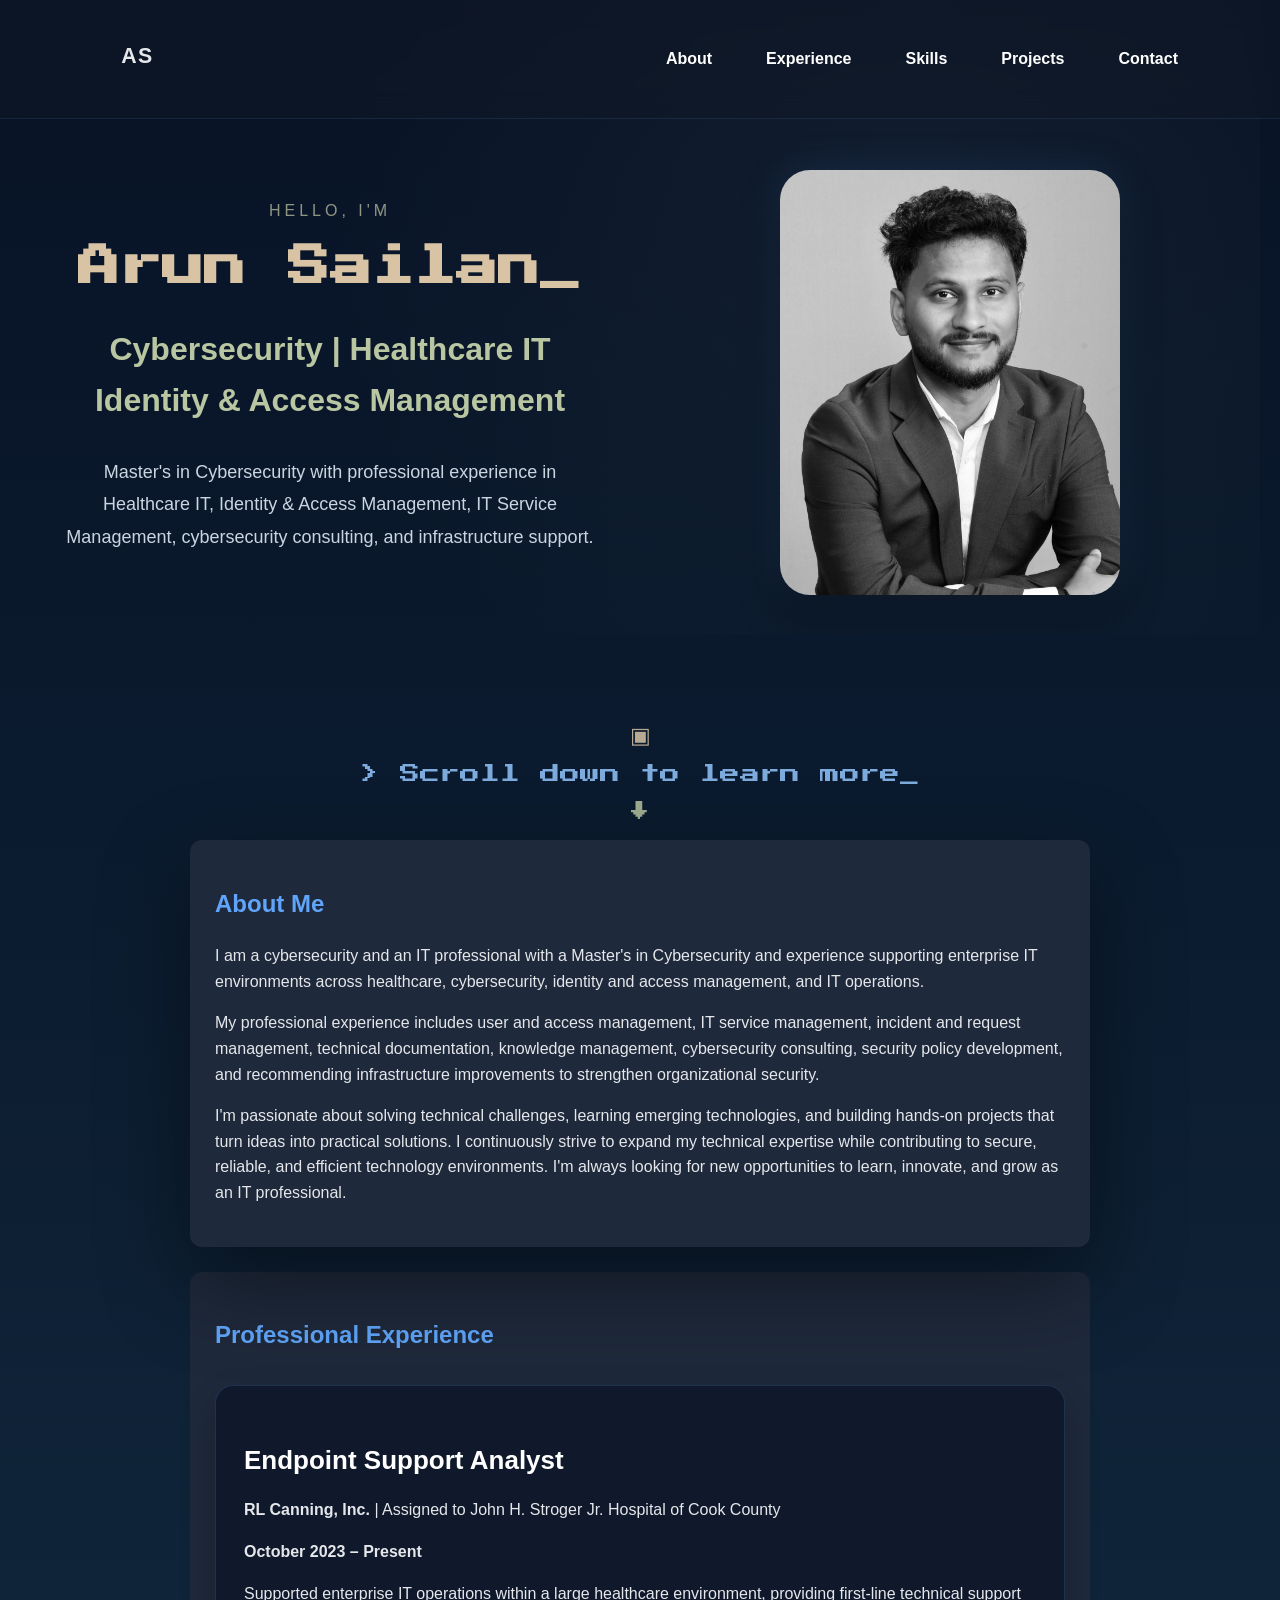
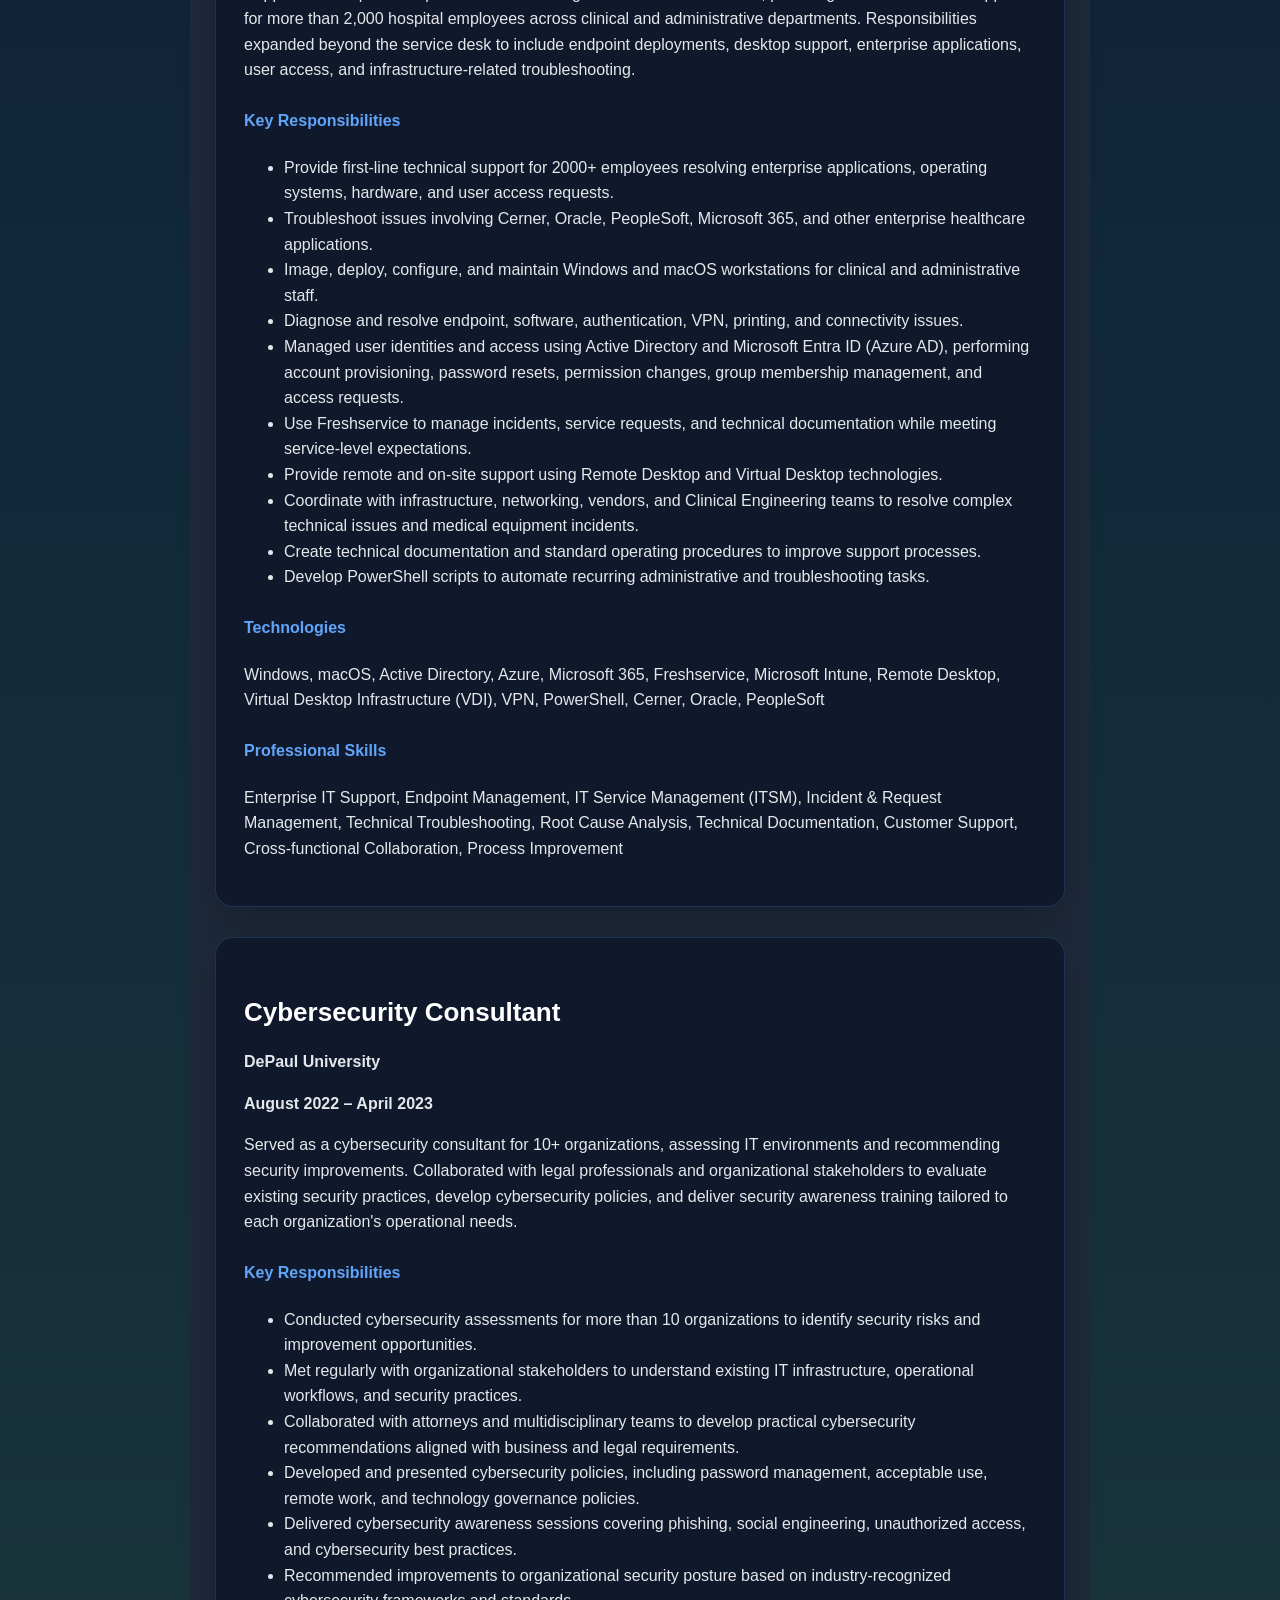
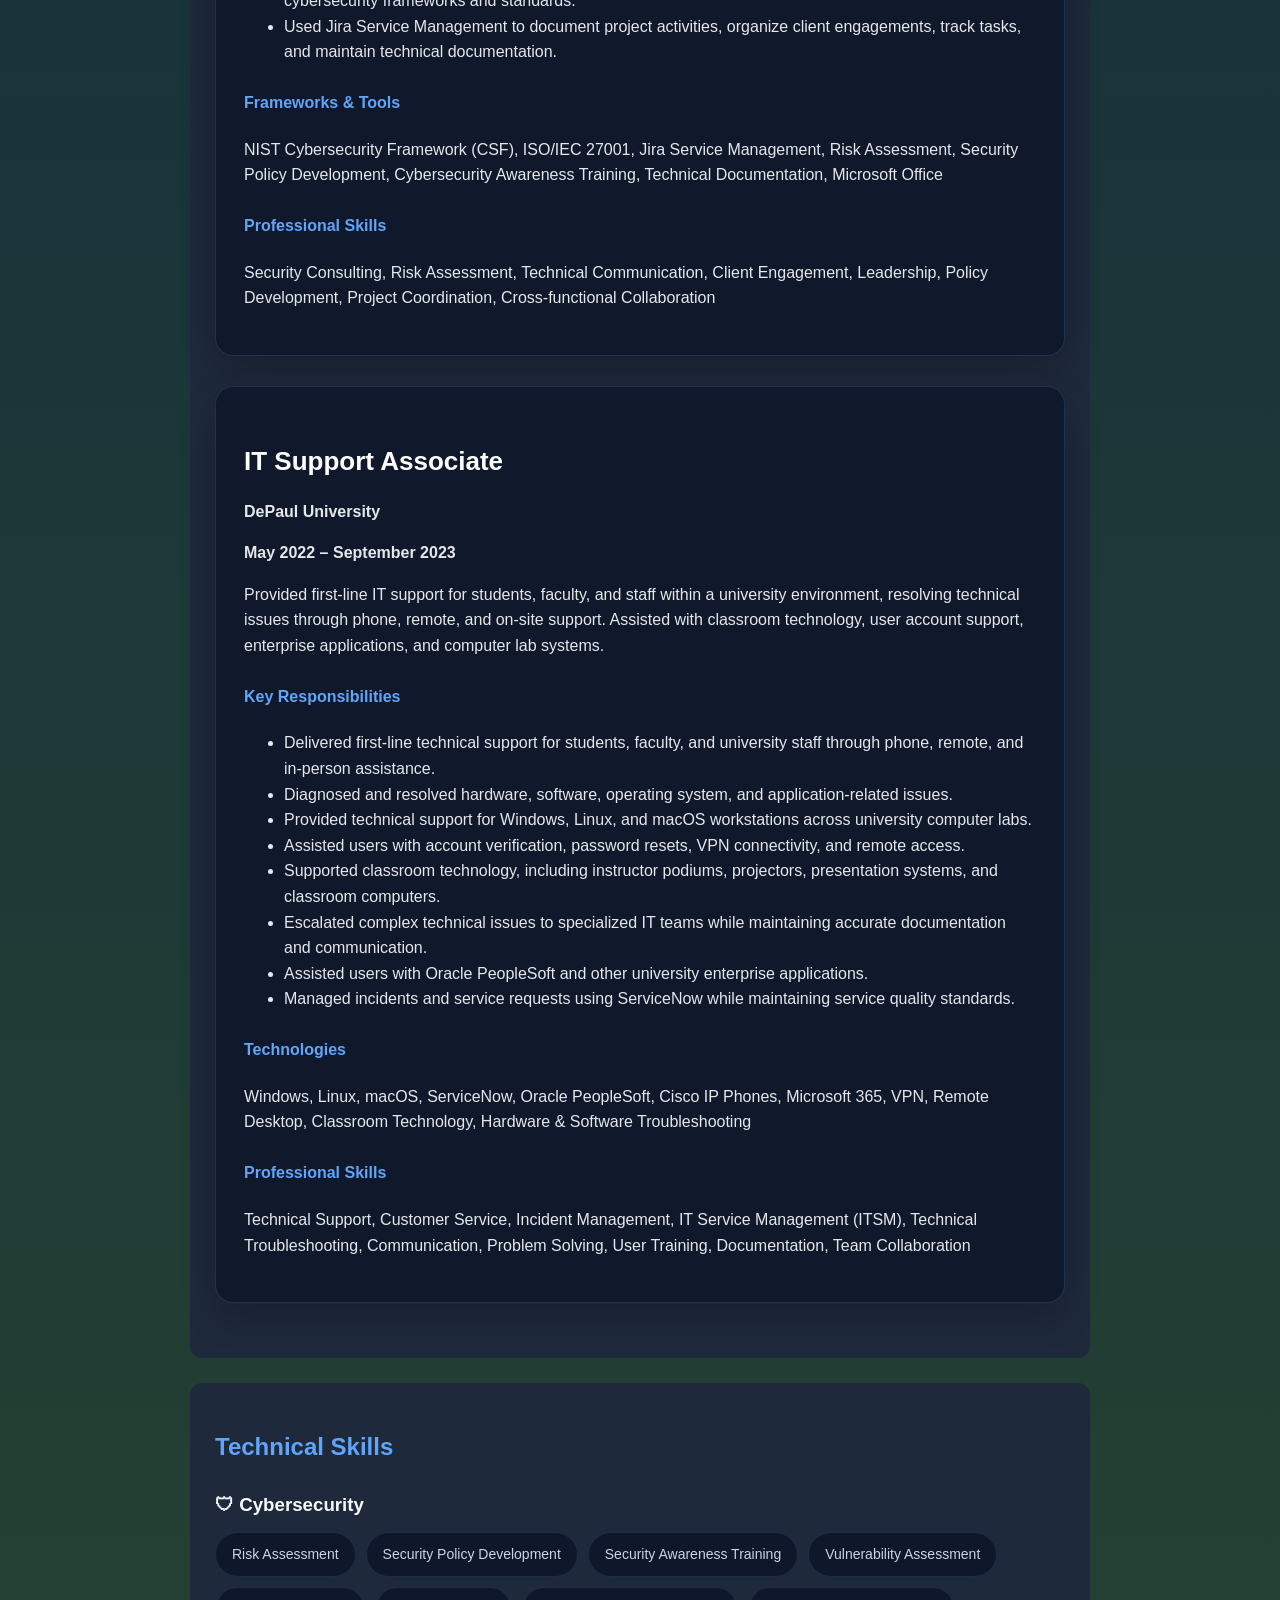
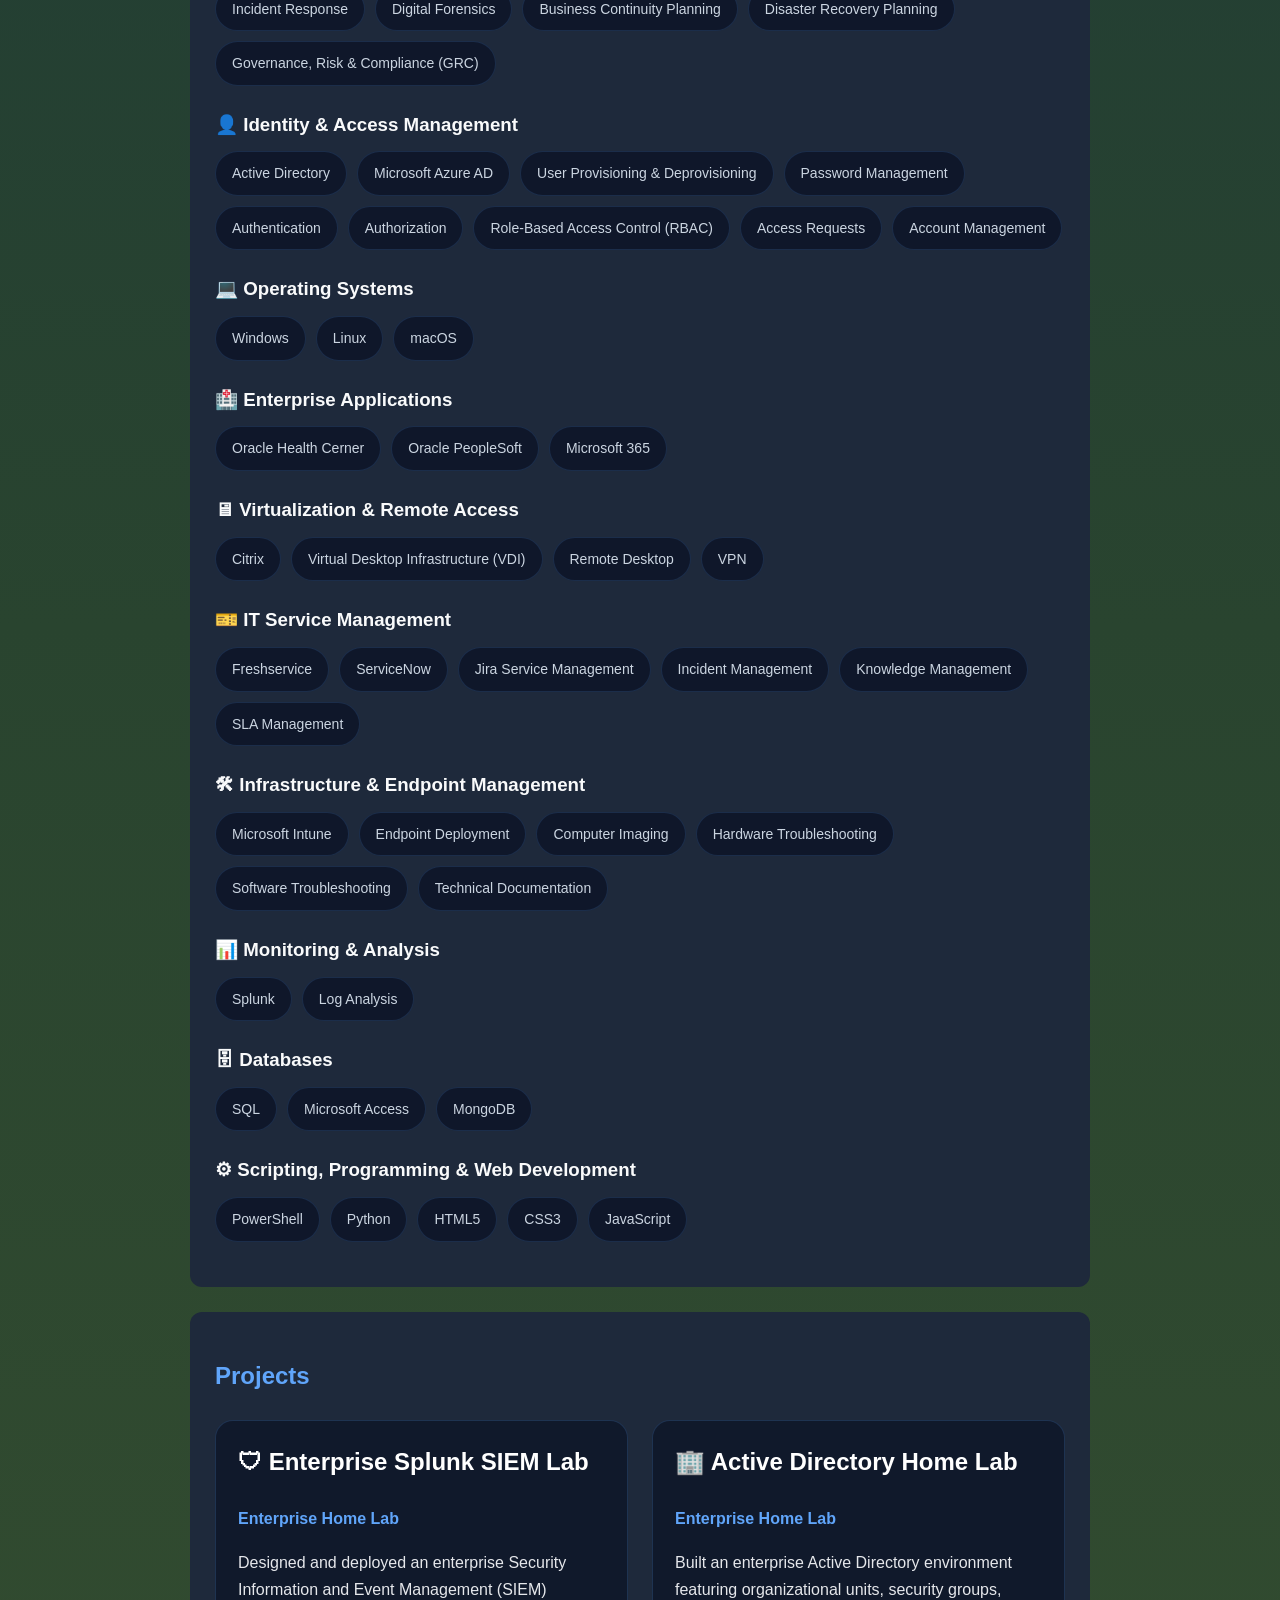
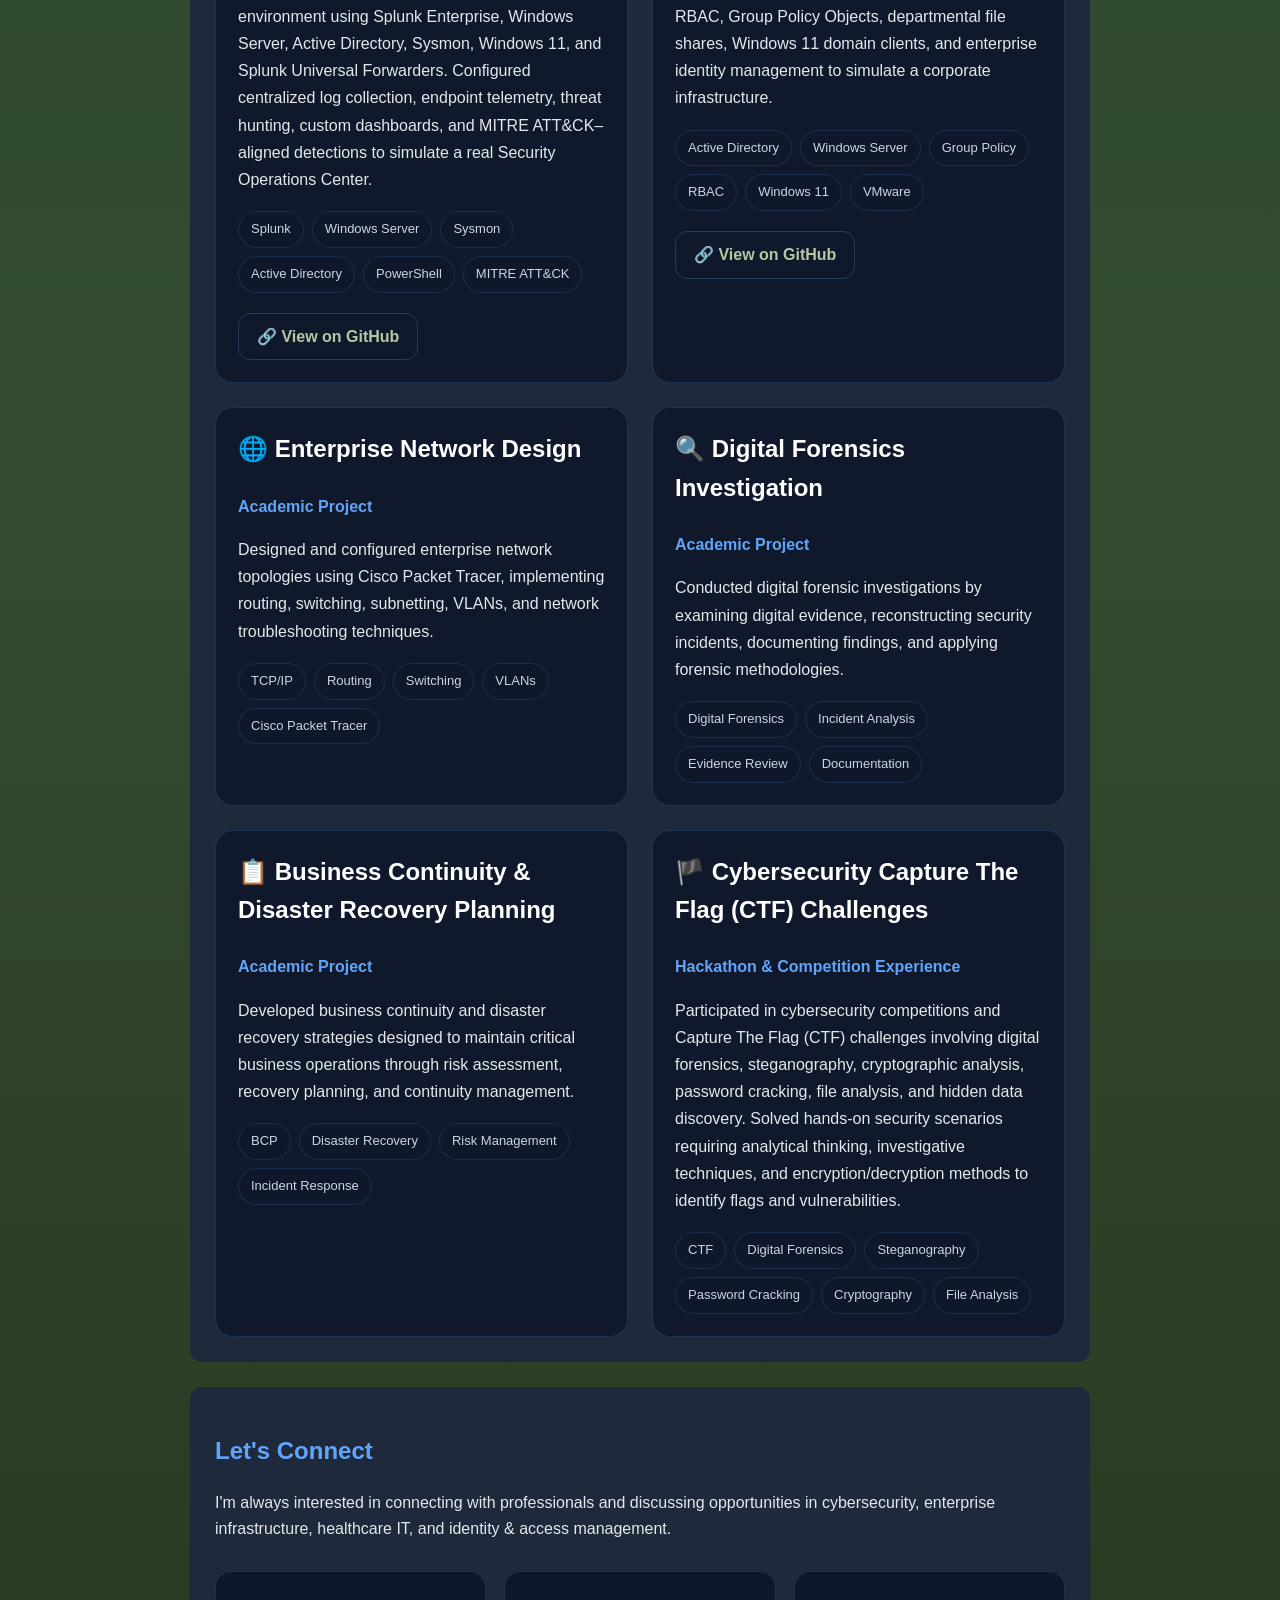
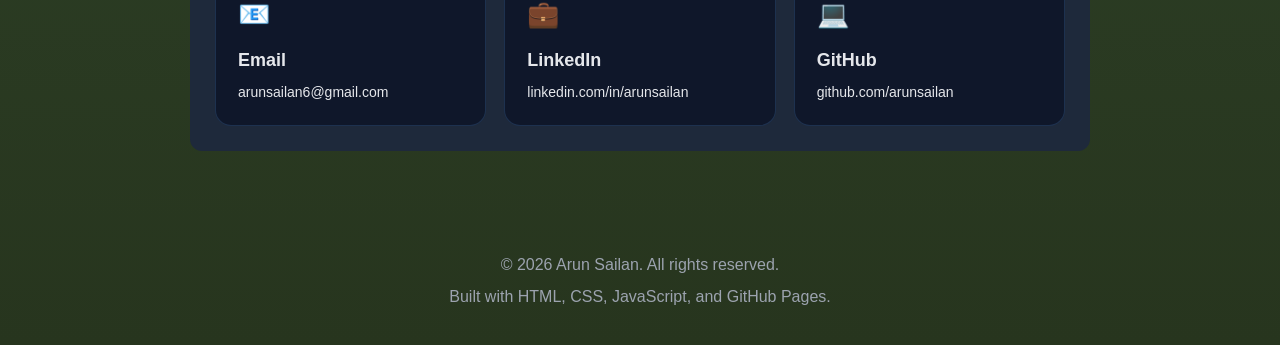
==== commit a578caff: "Update index.html" ====
--- a/index.html
+++ b/index.html
@@ -304,28 +304,9 @@
 
   <div class="project-grid">
 
-    <div class="project-card">
-      <h3>🔐 Cybersecurity Consulting for 10+ Organizations</h3>
-      <p class="project-type">Professional Project</p>
-      <p>
-        Collaborated with more than 10 organizations to assess IT environments,
-        identify cybersecurity risks, develop security policies, and recommend
-        security improvements based on industry best practices and cybersecurity frameworks.
-      </p>
-      <div class="project-tags">
-        <span>Risk Assessment</span>
-        <span>Security Policy</span>
-        <span>GRC</span>
-        <span>NIST</span>
-        <span>ISO 27001</span>
-      </div>
-    </div>
 <div class="project-card">
-
   <h3>🛡 Enterprise Splunk SIEM Lab</h3>
-
   <p class="project-type">Enterprise Home Lab</p>
-
   <p>
     Designed and deployed an enterprise Security Information and Event Management
     (SIEM) environment using Splunk Enterprise, Windows Server, Active Directory,
